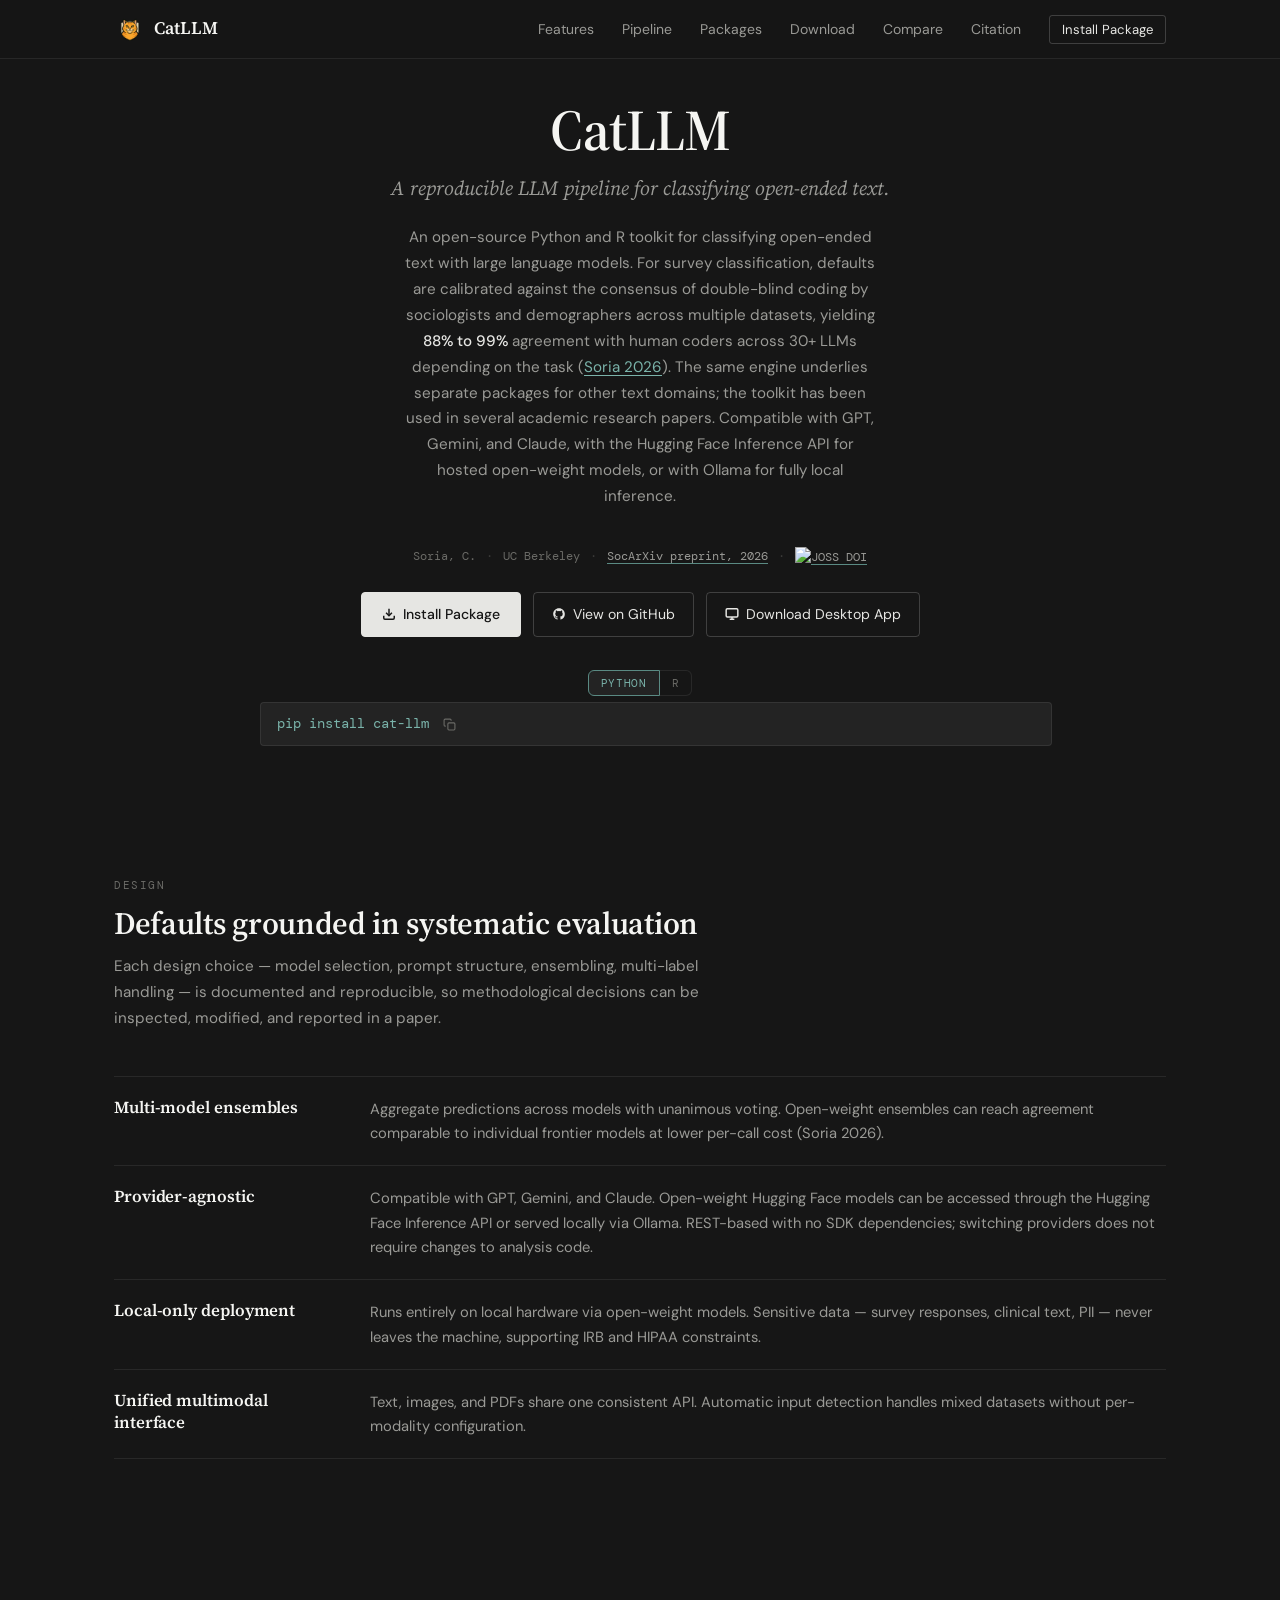
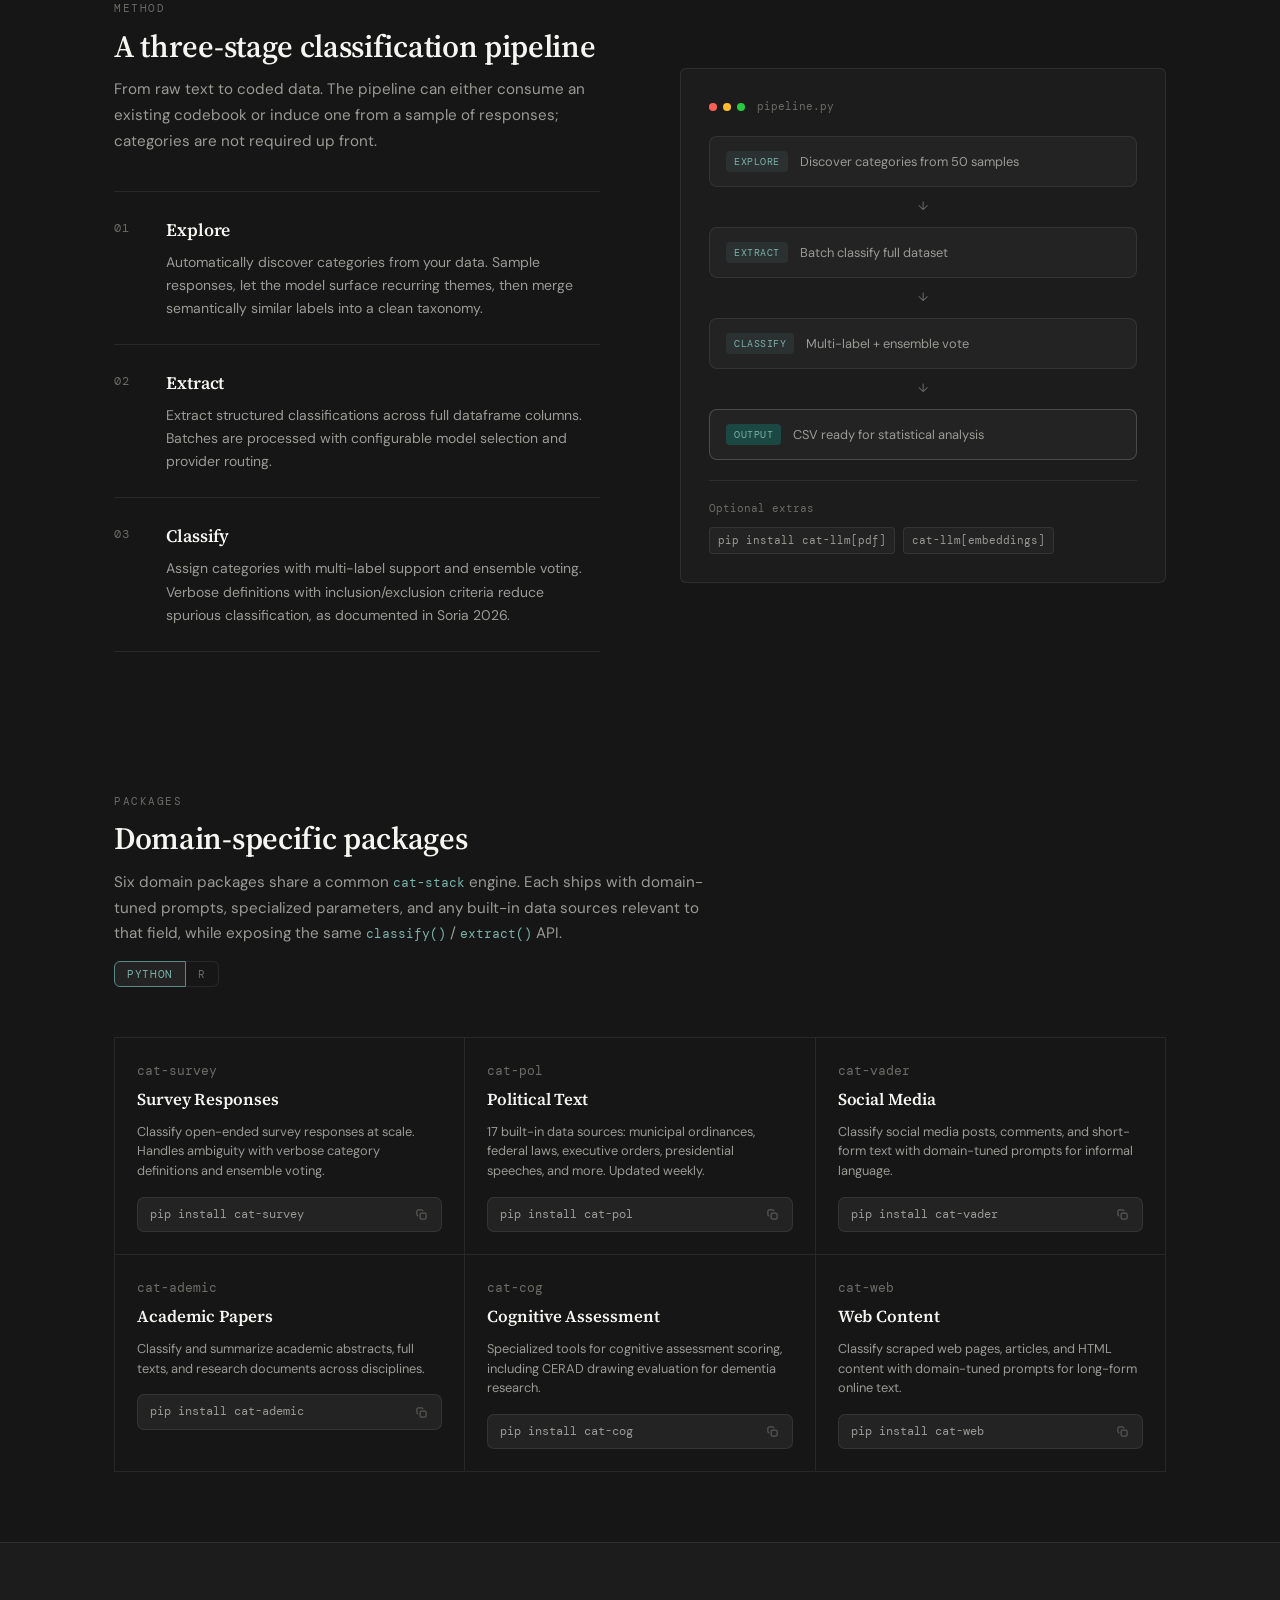
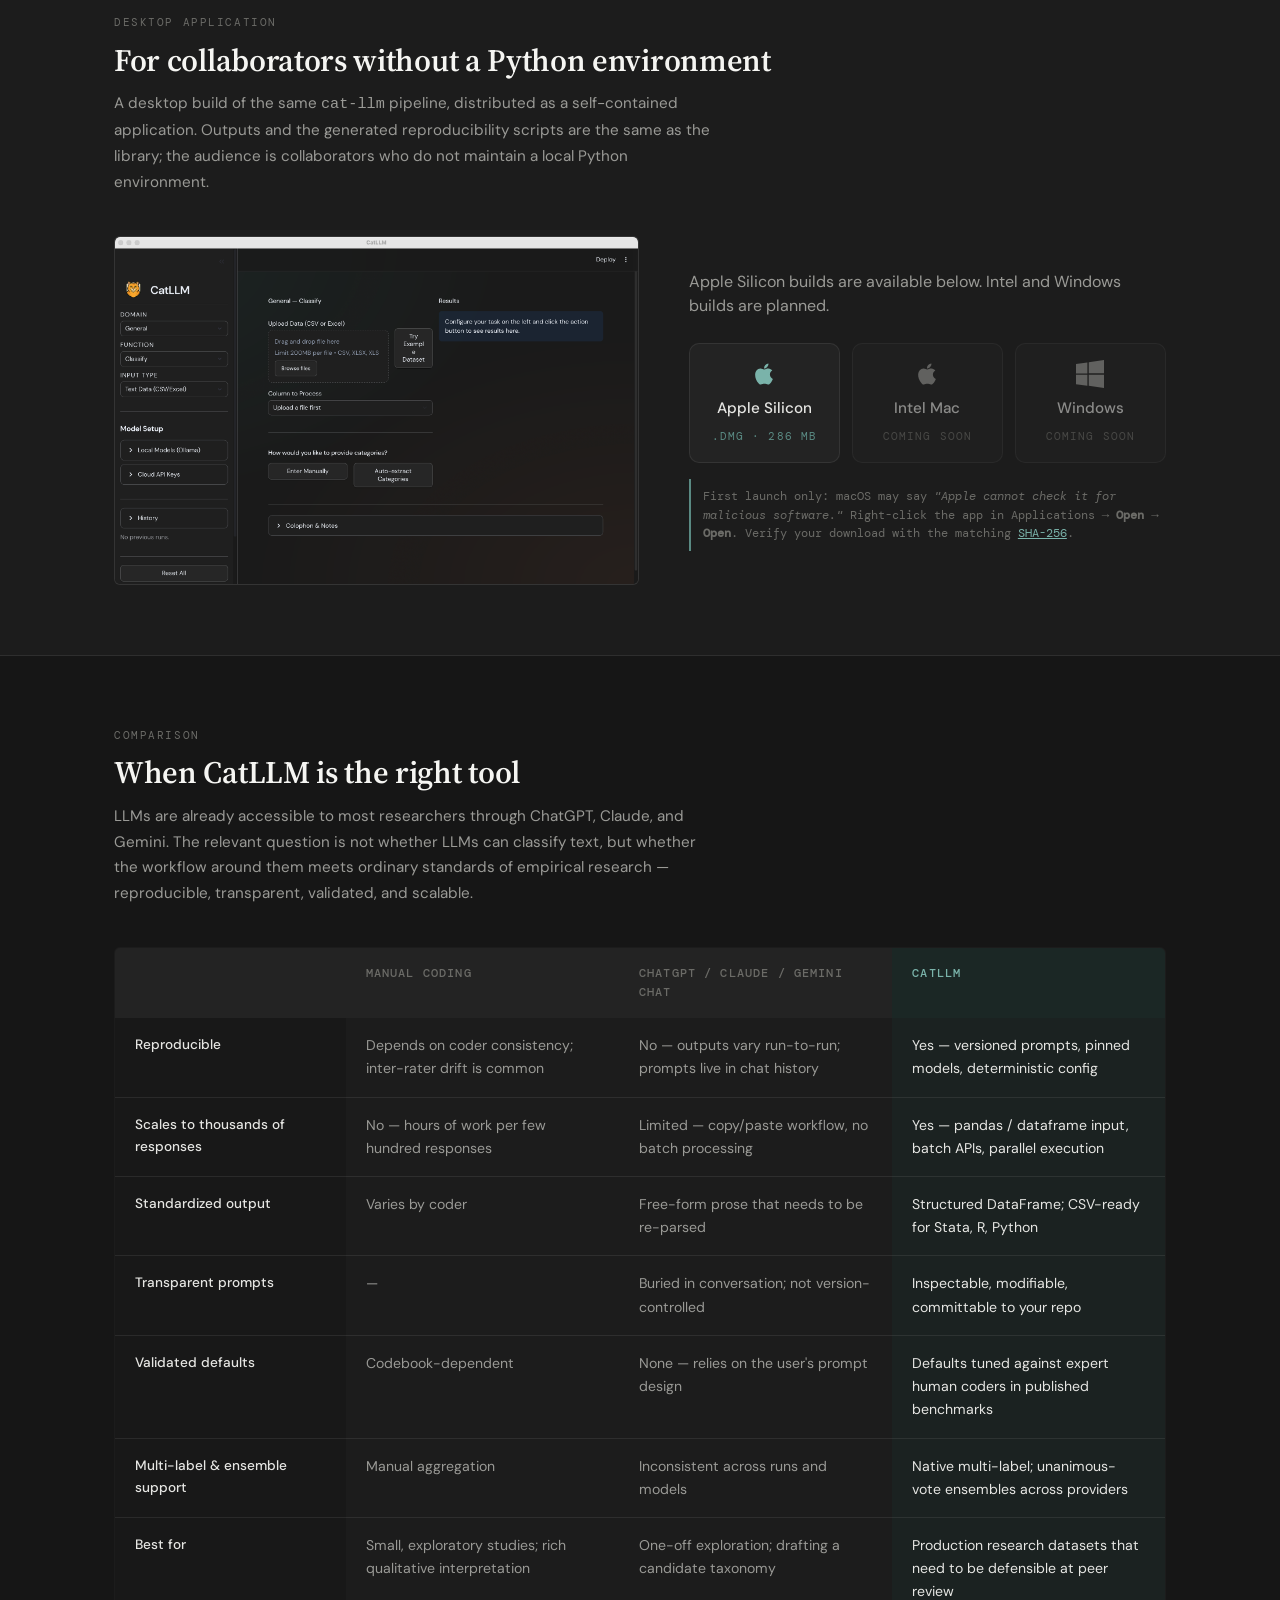
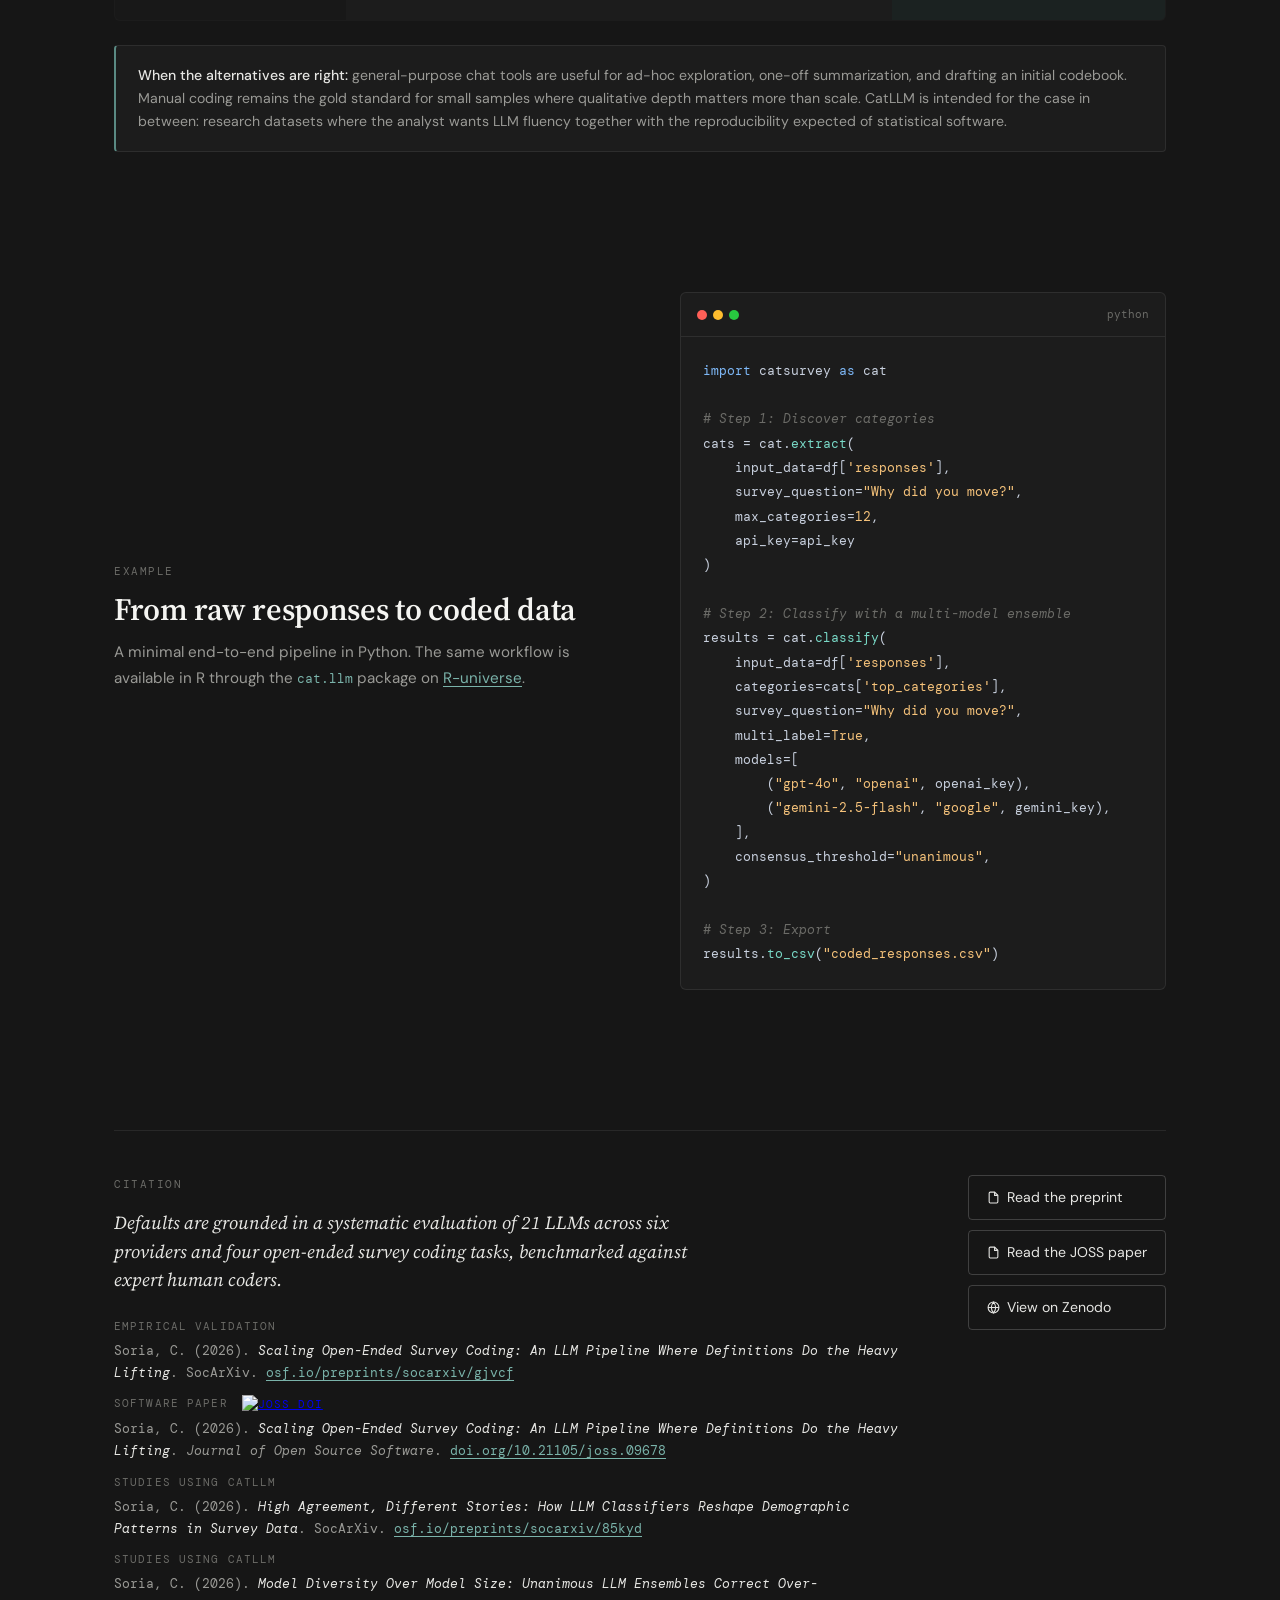
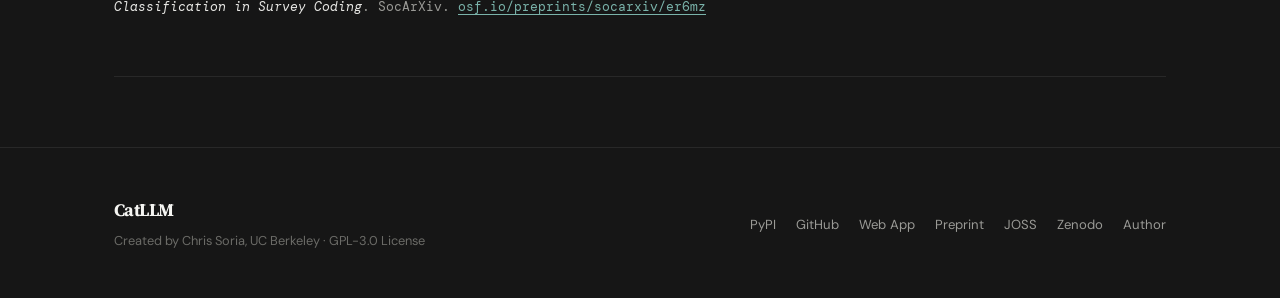
==== index.html @ 75aaa158 "research: add 'Studies using CatLLM' citation for ensembles preprint Cite the new SocArXiv preprint " ====
<!DOCTYPE html>
<html lang="en">
<head>
  <meta charset="UTF-8" />
  <meta name="viewport" content="width=device-width, initial-scale=1.0" />
  <title>CatLLM — Reproducible LLM Text Classification</title>
  <meta name="description" content="An open-source Python & R ecosystem for LLM-powered text classification. Validated against expert human coders, with 88–99% accuracy across survey tasks. Provider-agnostic. Fully local deployment." />
  <link rel="icon" type="image/png" href="assets/favicon.png" />
  <link rel="preconnect" href="https://fonts.googleapis.com" />
  <link rel="preconnect" href="https://fonts.gstatic.com" crossorigin />
  <link href="https://fonts.googleapis.com/css2?family=Source+Serif+4:ital,opsz,wght@0,8..60,400;0,8..60,500;0,8..60,600;0,8..60,700;1,8..60,400&family=DM+Mono:ital,wght@0,300;0,400;0,500;1,300&family=DM+Sans:ital,opsz,wght@0,9..40,300;0,9..40,400;0,9..40,500;1,9..40,300&display=swap" rel="stylesheet" />
  <style>
    /* ── Reset & Variables ─────────────────────────────── */
    *, *::before, *::after { box-sizing: border-box; margin: 0; padding: 0; }

    :root {
      --bg:         #161616;
      --bg-2:       #1c1c1c;
      --bg-3:       #232323;
      --border:     rgba(255,255,255,0.08);
      --border-hi:  rgba(255,255,255,0.18);
      --teal:       #7ab3aa;
      --teal-dim:   #5a8a83;
      --teal-glow:  rgba(122,179,170,0.10);
      --teal-glow2: rgba(122,179,170,0.04);
      --orange:     #c8946a;
      --orange-glow: rgba(200,148,106,0.10);
      --text:       #e6e6e3;
      --text-2:     #9a9a96;
      --text-3:     #6b6b67;
      --white:      #f5f5f2;
      --amber:      #c8946a;
      --radius:     4px;
      --radius-lg:  6px;
      --font-sans:  'DM Sans', sans-serif;
      --font-mono:  'DM Mono', monospace;
      --font-disp:  'Source Serif 4', Charter, 'Iowan Old Style', Georgia, serif;
    }

    html { scroll-behavior: smooth; }

    body {
      background: var(--bg);
      color: var(--text);
      font-family: var(--font-sans);
      font-size: 16px;
      line-height: 1.65;
      overflow-x: hidden;
    }

    .dot-grid { display: none; }

    /* ── Layout ─────────────────────────────────────────── */
    .container {
      max-width: 1100px;
      margin: 0 auto;
      padding: 0 24px;
      position: relative;
      z-index: 1;
    }

    section { position: relative; z-index: 1; }

    /* ── Nav ─────────────────────────────────────────────── */
    nav {
      position: fixed;
      top: 0; left: 0; right: 0;
      z-index: 100;
      background: rgba(22,22,22,0.92);
      border-bottom: 1px solid var(--border);
    }

    .nav-inner {
      max-width: 1100px;
      margin: 0 auto;
      padding: 0 24px;
      height: 58px;
      display: flex;
      align-items: center;
      justify-content: space-between;
    }

    .nav-logo {
      font-family: var(--font-disp);
      font-weight: 600;
      font-size: 1.1rem;
      color: var(--white);
      text-decoration: none;
      letter-spacing: 0;
      display: flex;
      align-items: center;
      gap: 8px;
    }

    .nav-logo-mark {
      height: 24px;
      width: auto;
      display: block;
    }

    .nav-links {
      display: flex;
      gap: 28px;
      list-style: none;
      align-items: center;
    }

    .nav-links a {
      color: var(--text-2);
      text-decoration: none;
      font-size: 0.875rem;
      font-weight: 400;
      transition: color 0.2s;
    }

    .nav-links a:hover { color: var(--text); }

    .nav-cta {
      color: var(--text) !important;
      padding: 5px 12px;
      border: 1px solid var(--border-hi);
      border-radius: 3px;
      font-weight: 400 !important;
      font-size: 0.82rem !important;
      transition: border-color 0.2s, color 0.2s !important;
    }

    .nav-cta:hover { color: var(--teal) !important; border-color: var(--teal-dim); }

    /* ── Hero ─────────────────────────────────────────────── */
    .hero {
      padding: 100px 0 60px;
    }

    .hero-inner {
      max-width: 760px;
      margin: 0 auto;
      text-align: center;
    }

    .hero-inner .hero-desc { margin-left: auto; margin-right: auto; }
    .hero-inner .hero-citation { margin-left: auto; margin-right: auto; justify-content: center; }
    .hero-inner .hero-actions { justify-content: center; }
    .hero-inner .install-cmd { margin-left: auto; margin-right: auto; }
    .hero-inner .lang-tabs { justify-content: center; }

    .hero-title {
      font-family: var(--font-disp);
      font-size: clamp(2.4rem, 4.5vw, 3.6rem);
      font-weight: 600;
      line-height: 1.05;
      letter-spacing: -0.015em;
      color: var(--white);
      margin-bottom: 14px;
    }

    .hero-title .teal { color: inherit; font-style: italic; font-weight: 500; }

    .hero-subtitle {
      font-family: var(--font-disp);
      font-size: clamp(1.05rem, 2vw, 1.25rem);
      font-weight: 400;
      font-style: italic;
      color: var(--text-2);
      line-height: 1.45;
      margin-bottom: 22px;
      letter-spacing: 0;
    }

    .hero-desc {
      color: var(--text-2);
      font-size: 0.95rem;
      line-height: 1.7;
      margin-bottom: 36px;
      max-width: 480px;
    }

    .hero-desc strong {
      color: var(--text);
      font-weight: 500;
    }

    .hero-citation {
      display: flex;
      gap: 10px;
      align-items: center;
      flex-wrap: wrap;
      font-family: var(--font-mono);
      font-size: 0.76rem;
      color: var(--text-3);
      margin-bottom: 26px;
      padding: 0;
      max-width: fit-content;
    }

    .hero-citation a {
      color: var(--text-2);
      text-decoration: underline;
      text-decoration-color: var(--teal-dim);
      text-underline-offset: 3px;
      text-decoration-thickness: 1px;
      transition: color 0.2s;
    }

    .hero-citation a:hover { color: var(--teal); }

    .citation-sep { color: var(--text-3); opacity: 0.45; }

    .hero-actions {
      display: flex;
      gap: 12px;
      flex-wrap: wrap;
      margin-bottom: 32px;
    }

    .btn-primary {
      display: inline-flex;
      align-items: center;
      gap: 7px;
      background: var(--text);
      color: var(--bg);
      font-family: var(--font-sans);
      font-size: 0.88rem;
      font-weight: 500;
      padding: 10px 20px;
      border-radius: var(--radius);
      text-decoration: none;
      transition: background 0.15s;
      border: 1px solid var(--text);
    }

    .btn-primary:hover {
      background: var(--white);
      border-color: var(--white);
    }

    .btn-secondary {
      display: inline-flex;
      align-items: center;
      gap: 7px;
      background: transparent;
      color: var(--text);
      font-family: var(--font-sans);
      font-size: 0.88rem;
      font-weight: 400;
      padding: 10px 18px;
      border-radius: var(--radius);
      border: 1px solid var(--border-hi);
      text-decoration: none;
      transition: border-color 0.15s, color 0.15s;
    }

    .btn-secondary:hover {
      border-color: var(--text-2);
      color: var(--white);
    }

    .install-cmd {
      display: inline-flex;
      align-items: center;
      gap: 12px;
      background: var(--bg-3);
      border: 1px solid var(--border);
      border-radius: var(--radius);
      padding: 10px 16px;
      cursor: pointer;
      transition: border-color 0.2s;
      max-width: fit-content;
      /* Pin width to fit the longer R install command so the card stays
         the same size when toggling Python ↔ R, preventing the hero from
         reflowing (and the three buttons from wrapping on narrow widths). */
      min-width: 72ch;
    }
    @media (max-width: 900px) {
      /* Once the hero stacks to one column, the 72ch min-width overflows
         the content column. Drop it and let the code wrap inside. */
      .install-cmd {
        min-width: 0;
        max-width: 100%;
      }
      .install-cmd code { white-space: normal; word-break: break-all; }
    }

    .install-cmd:hover { border-color: var(--border-hi); }

    .install-cmd code {
      font-family: var(--font-mono);
      font-size: 0.85rem;
      color: var(--teal);
      white-space: nowrap;
    }

    /* Language-picker tabs. Two shapes: hero-attached and inline-pill. */
    .lang-tabs {
      display: inline-flex;
      gap: 0;
      background: transparent;
      margin-bottom: 6px;
    }
    .lang-tab {
      font-family: var(--font-mono);
      font-size: 0.7rem;
      letter-spacing: 0.06em;
      text-transform: uppercase;
      padding: 5px 12px;
      border: 1px solid var(--border);
      border-radius: 0;
      background: transparent;
      color: var(--text-3);
      cursor: pointer;
      transition: color 0.18s ease, background 0.18s ease, border-color 0.18s ease;
    }
    .lang-tab:first-child { border-top-left-radius: 6px; border-bottom-left-radius: 6px; }
    .lang-tab:last-child  { border-top-right-radius: 6px; border-bottom-right-radius: 6px; border-left: none; }
    .lang-tab:hover { color: var(--text); }
    .lang-tab.is-active {
      background: var(--bg-3);
      color: var(--teal);
      border-color: var(--teal-dim);
    }
    .lang-tab.is-active + .lang-tab { border-left-color: var(--border); }

    .lang-tabs--inline {
      margin-top: 14px;
    }

    .copy-btn {
      background: none;
      border: none;
      cursor: pointer;
      color: var(--text-3);
      padding: 2px;
      transition: color 0.2s;
      display: flex;
      align-items: center;
    }

    .copy-btn:hover { color: var(--text); }
    .copy-btn.copied { color: var(--teal); }

    .c-keyword  { color: #7eb8f7; }
    .c-func     { color: #79d9c7; }
    .c-string   { color: #f5c27a; }
    .c-comment  { color: var(--text-3); font-style: italic; }
    .c-param    { color: #c8d0de; }
    .c-value    { color: #f5c27a; }

    /* ── Section headers ─────────────────────────────────── */
    .section-label {
      font-family: var(--font-mono);
      font-size: 0.7rem;
      color: var(--text-3);
      letter-spacing: 0.14em;
      text-transform: uppercase;
      margin-bottom: 10px;
    }

    .section-title {
      font-family: var(--font-disp);
      font-size: clamp(1.5rem, 2.6vw, 1.95rem);
      font-weight: 600;
      color: var(--white);
      letter-spacing: -0.01em;
      line-height: 1.2;
      margin-bottom: 12px;
    }

    .section-desc {
      color: var(--text-2);
      font-size: 0.95rem;
      line-height: 1.7;
      max-width: 600px;
    }

    /* ── Features ─────────────────────────────────────────── */
    .features { padding: 70px 0; }

    .features-header { margin-bottom: 44px; }

    .features-list {
      margin: 0;
      padding: 0;
      border-top: 1px solid var(--border);
    }

    .features-list > div {
      display: grid;
      grid-template-columns: 220px 1fr;
      gap: 36px;
      padding: 20px 0;
      border-bottom: 1px solid var(--border);
    }

    .features-list dt {
      font-family: var(--font-disp);
      font-size: 1.05rem;
      font-weight: 600;
      color: var(--white);
      letter-spacing: -0.005em;
      line-height: 1.3;
    }

    .features-list dd {
      margin: 0;
      font-size: 0.92rem;
      color: var(--text-2);
      line-height: 1.65;
    }

    @media (max-width: 720px) {
      .features-list > div {
        grid-template-columns: 1fr;
        gap: 4px;
      }
    }

    /* ── Pipeline ─────────────────────────────────────────── */
    .pipeline { padding: 70px 0; }

    .pipeline-inner {
      display: grid;
      grid-template-columns: 1fr 1fr;
      gap: 80px;
      align-items: center;
    }

    .pipeline-steps {
      display: flex;
      flex-direction: column;
      gap: 0;
    }

    .pipeline-step {
      display: flex;
      gap: 20px;
      padding: 24px 0;
      border-bottom: 1px solid var(--border);
      cursor: default;
      transition: all 0.2s;
    }

    .pipeline-step:first-child { border-top: 1px solid var(--border); }

    .step-num {
      font-family: var(--font-mono);
      font-size: 0.78rem;
      color: var(--text-3);
      width: 32px;
      flex-shrink: 0;
      margin-top: 2px;
      letter-spacing: 0.05em;
    }

    .step-content {}

    .step-title {
      font-family: var(--font-disp);
      font-size: 1.1rem;
      font-weight: 600;
      color: var(--white);
      letter-spacing: -0.005em;
      margin-bottom: 6px;
    }

    .step-desc {
      font-size: 0.875rem;
      color: var(--text-2);
      line-height: 1.65;
    }

    .pipeline-visual {
      background: var(--bg-2);
      border: 1px solid var(--border);
      border-radius: var(--radius-lg);
      padding: 28px;
      position: relative;
      overflow: hidden;
    }

    .pv-header {
      display: flex;
      align-items: center;
      gap: 6px;
      margin-bottom: 20px;
    }

    .pv-dot {
      width: 8px; height: 8px;
      border-radius: 50%;
    }

    .pv-title {
      font-family: var(--font-mono);
      font-size: 0.7rem;
      color: var(--text-3);
      margin-left: 6px;
    }

    .pv-flow {
      display: flex;
      flex-direction: column;
      gap: 10px;
    }

    .pv-stage {
      background: var(--bg-3);
      border: 1px solid var(--border);
      border-radius: 8px;
      padding: 14px 16px;
      display: flex;
      align-items: center;
      gap: 12px;
      transition: border-color 0.2s;
    }

    .pv-stage:hover { border-color: var(--border-hi); }

    .pv-stage-badge {
      font-family: var(--font-mono);
      font-size: 0.65rem;
      color: var(--teal);
      background: var(--teal-glow);
      padding: 2px 8px;
      border-radius: 4px;
      white-space: nowrap;
      letter-spacing: 0.05em;
    }

    .pv-stage-desc {
      font-size: 0.8rem;
      color: var(--text-2);
    }

    .pv-arrow {
      text-align: center;
      color: var(--text-3);
      font-size: 0.75rem;
    }

    /* ── Domain Packages ──────────────────────────────────── */
    .packages { padding: 70px 0; }

    .packages-header { margin-bottom: 44px; }

    .packages-grid {
      display: grid;
      grid-template-columns: repeat(3, 1fr);
      gap: 0;
      border-top: 1px solid var(--border);
      border-left: 1px solid var(--border);
    }

    .pkg-card {
      background: transparent;
      border-right: 1px solid var(--border);
      border-bottom: 1px solid var(--border);
      padding: 22px 22px;
      position: relative;
    }

    .pkg-tag {
      display: none;
    }

    .pkg-name {
      font-family: var(--font-mono);
      font-size: 0.82rem;
      color: var(--text-3);
      font-weight: 400;
      margin-bottom: 4px;
    }

    .pkg-domain {
      font-family: var(--font-disp);
      font-size: 1.05rem;
      font-weight: 600;
      color: var(--white);
      letter-spacing: -0.005em;
      margin-bottom: 8px;
    }

    .pkg-desc {
      font-size: 0.8rem;
      color: var(--text-2);
      line-height: 1.55;
      margin-bottom: 16px;
    }

    .pkg-install {
      display: flex;
      align-items: center;
      gap: 8px;
      background: var(--bg-3);
      border: 1px solid var(--border);
      border-radius: 7px;
      padding: 7px 12px;
      cursor: pointer;
      transition: border-color 0.2s;
    }

    .pkg-install:hover { border-color: var(--border-hi); }

    .pkg-install code {
      font-family: var(--font-mono);
      font-size: 0.73rem;
      color: var(--text-2);
      flex: 1;
    }

    .pkg-install .copy-btn {
      color: var(--text-3);
    }

    /* ── Comparison section ──────────────────────────────── */
    .compare { padding: 70px 0; }

    .compare-header { margin-bottom: 40px; }

    .compare-table {
      width: 100%;
      border-collapse: collapse;
      background: var(--bg-2);
      border: 1px solid var(--border);
      border-radius: var(--radius-lg);
      overflow: hidden;
      font-size: 0.88rem;
    }

    .compare-table th,
    .compare-table td {
      padding: 16px 20px;
      text-align: left;
      border-bottom: 1px solid var(--border);
      vertical-align: top;
    }

    .compare-table tr:last-child th,
    .compare-table tr:last-child td { border-bottom: none; }

    .compare-table thead th {
      font-family: var(--font-mono);
      font-size: 0.72rem;
      letter-spacing: 0.1em;
      text-transform: uppercase;
      color: var(--text-3);
      font-weight: 500;
      background: var(--bg-3);
      border-bottom: 1px solid var(--border);
    }

    .compare-table thead th.col-ours {
      color: var(--teal);
      background: rgba(0,220,195,0.05);
    }

    .compare-table tbody th {
      font-weight: 500;
      color: var(--text);
      font-size: 0.85rem;
      width: 22%;
      background: rgba(0,0,0,0.15);
    }

    .compare-table tbody td {
      color: var(--text-2);
      width: 26%;
    }

    .compare-table tbody td.col-ours {
      color: var(--text);
      background: rgba(0,220,195,0.03);
    }

    .compare-note {
      margin-top: 24px;
      padding: 18px 22px;
      background: var(--bg-2);
      border: 1px solid var(--border);
      border-left: 2px solid var(--teal-dim);
      border-radius: var(--radius);
      font-size: 0.88rem;
      color: var(--text-2);
      line-height: 1.65;
    }

    .compare-note strong {
      color: var(--text);
      font-weight: 500;
    }

    @media (max-width: 760px) {
      .compare-table { font-size: 0.78rem; }
      .compare-table th, .compare-table td { padding: 10px 12px; }
    }

    /* ── Code section ─────────────────────────────────────── */
    .code-section { padding: 70px 0; }

    .code-inner {
      display: grid;
      grid-template-columns: 1fr 1fr;
      gap: 80px;
      align-items: center;
    }

    .code-block {
      background: var(--bg-2);
      border: 1px solid var(--border);
      border-radius: var(--radius-lg);
      overflow: hidden;
      position: relative;
    }

    .code-header {
      display: flex;
      align-items: center;
      justify-content: space-between;
      padding: 12px 16px;
      border-bottom: 1px solid var(--border);
    }

    .code-dots {
      display: flex;
      gap: 6px;
    }

    .code-dot {
      width: 10px; height: 10px;
      border-radius: 50%;
    }

    .code-lang {
      font-family: var(--font-mono);
      font-size: 0.7rem;
      color: var(--text-3);
    }

    .code-body {
      padding: 22px 22px;
      font-family: var(--font-mono);
      font-size: 0.8rem;
      line-height: 1.9;
      color: #c8d0de;
      overflow-x: auto;
    }

    .code-text { white-space: pre; }

    /* ── Research ─────────────────────────────────────────── */
    .research { padding: 70px 0; }

    .research-inner {
      background: transparent;
      border-top: 1px solid var(--border);
      border-bottom: 1px solid var(--border);
      padding: 44px 0;
      display: grid;
      grid-template-columns: 1fr auto;
      gap: 50px;
      align-items: start;
      position: relative;
    }

    .research-quote {
      font-family: var(--font-disp);
      font-size: clamp(1rem, 1.6vw, 1.15rem);
      font-weight: 400;
      font-style: italic;
      color: var(--text);
      line-height: 1.55;
      letter-spacing: 0;
      margin-bottom: 22px;
      max-width: 620px;
    }

    .research-cta {
      flex-shrink: 0;
    }

    /* ── Footer ───────────────────────────────────────────── */
    footer {
      border-top: 1px solid var(--border);
      padding: 48px 0;
      position: relative;
      z-index: 1;
    }

    .footer-inner {
      display: flex;
      align-items: center;
      justify-content: space-between;
      gap: 24px;
      flex-wrap: wrap;
    }

    .footer-logo {
      font-family: var(--font-disp);
      font-size: 1.1rem;
      font-weight: 700;
      color: var(--white);
      letter-spacing: -0.03em;
    }

    .footer-meta {
      font-size: 0.8rem;
      color: var(--text-3);
      line-height: 1.6;
    }

    .footer-meta a {
      color: var(--text-3);
      text-decoration: none;
      transition: color 0.2s;
    }

    .footer-meta a:hover { color: var(--teal); }

    .footer-links {
      display: flex;
      gap: 20px;
      list-style: none;
      flex-wrap: wrap;
    }

    .footer-links a {
      font-size: 0.82rem;
      color: var(--text-2);
      text-decoration: none;
      transition: color 0.2s;
    }

    .footer-links a:hover { color: var(--teal); }

    /* Scroll-reveal removed — content visible by default. */
    .reveal, .reveal.visible { opacity: 1; transform: none; }

    /* ── Responsive ───────────────────────────────────────── */
    @media (max-width: 1000px) {
      /* Nav has 7 items + a CTA pill; below ~1000px they collide before
         the CTA wraps to a second line. Collapse early — there's no
         mobile menu, but the page is short enough to scroll. */
      .nav-links { display: none; }
    }

    @media (max-width: 900px) {
      .pipeline-inner { grid-template-columns: 1fr; }
      .pipeline-visual { display: none; }
      .packages-grid { grid-template-columns: repeat(2, 1fr); }
      .code-inner { grid-template-columns: 1fr; }
      .research-inner { grid-template-columns: 1fr; }
      /* Stack the language tabs above the install snippet so they
         don't sit beside it when the column narrows. width: max-content
         keeps the tabs only as wide as their content (don't stretch). */
      .lang-tabs { display: flex; width: max-content; }
    }

    @media (max-width: 560px) {
      .packages-grid { grid-template-columns: 1fr; }
      .hero { padding: 90px 0 50px; }
      .research-inner { padding: 36px 0; }
      .footer-inner { flex-direction: column; align-items: flex-start; }
    }
  </style>
</head>
<body>

<div class="dot-grid"></div>

<!-- Nav -->
<nav>
  <div class="nav-inner">
    <a href="#" class="nav-logo">
      <img src="assets/catllm-mark.png" alt="CatLLM" class="nav-logo-mark" />
      CatLLM
    </a>
    <ul class="nav-links">
      <li><a href="#features">Features</a></li>
      <li><a href="#pipeline">Pipeline</a></li>
      <li><a href="#packages">Packages</a></li>
      <li><a href="#download">Download</a></li>
      <li><a href="#compare">Compare</a></li>
      <li><a href="#research">Citation</a></li>
      <li><a href="https://pypi.org/project/cat-llm/" target="_blank" class="nav-cta" data-install-link data-url-python="https://pypi.org/project/cat-llm/" data-url-r="https://chrissoria.r-universe.dev/cat.llm">Install Package</a></li>
    </ul>
  </div>
</nav>

<!-- Hero -->
<section class="hero">
  <div class="container">
    <div class="hero-inner">
        <h1 class="hero-title">CatLLM</h1>
        <p class="hero-subtitle">A reproducible LLM pipeline for classifying open-ended text.</p>
        <p class="hero-desc">
          An open-source Python and R toolkit for classifying open-ended text with large language models. For survey classification, defaults are calibrated against the consensus of double-blind coding by sociologists and demographers across multiple datasets, yielding <strong>88% to 99%</strong> agreement with human coders across 30+ LLMs depending on the task (<a href="https://osf.io/preprints/socarxiv/gjvcf_v1" target="_blank" style="color:var(--teal);text-decoration:underline;text-underline-offset:3px;">Soria 2026</a>). The same engine underlies separate packages for other text domains; the toolkit has been used in several academic research papers. Compatible with GPT, Gemini, and Claude, with the Hugging Face Inference API for hosted open-weight models, or with Ollama for fully local inference.
        </p>
        <div class="hero-citation">
          <span>Soria, C.</span>
          <span class="citation-sep">·</span>
          <span>UC Berkeley</span>
          <span class="citation-sep">·</span>
          <a href="https://osf.io/preprints/socarxiv/gjvcf_v1" target="_blank">SocArXiv preprint, 2026</a>
          <span class="citation-sep">·</span>
          <a href="https://doi.org/10.21105/joss.09678" target="_blank" style="display:inline-flex;align-items:center;" title="Published in Journal of Open Source Software"><img src="https://joss.theoj.org/papers/10.21105/joss.09678/status.svg" alt="JOSS DOI" style="height:18px;vertical-align:middle;"></a>
        </div>
        <div class="hero-actions">
          <a href="https://pypi.org/project/cat-llm/" target="_blank" class="btn-primary" data-install-link data-url-python="https://pypi.org/project/cat-llm/" data-url-r="https://chrissoria.r-universe.dev/cat.llm">
            <svg width="14" height="14" viewBox="0 0 24 24" fill="none" stroke="currentColor" stroke-width="2.5"><path d="M21 15v4a2 2 0 0 1-2 2H5a2 2 0 0 1-2-2v-4"/><polyline points="7,10 12,15 17,10"/><line x1="12" y1="15" x2="12" y2="3"/></svg>
            Install Package
          </a>
          <a href="https://github.com/chrissoria/cat-llm" target="_blank" class="btn-secondary">
            <svg width="14" height="14" viewBox="0 0 24 24" fill="currentColor"><path d="M12 2C6.477 2 2 6.484 2 12.017c0 4.425 2.865 8.18 6.839 9.504.5.092.682-.217.682-.483 0-.237-.008-.868-.013-1.703-2.782.605-3.369-1.343-3.369-1.343-.454-1.158-1.11-1.466-1.11-1.466-.908-.62.069-.608.069-.608 1.003.07 1.531 1.032 1.531 1.032.892 1.53 2.341 1.088 2.91.832.092-.647.35-1.088.636-1.338-2.22-.253-4.555-1.113-4.555-4.951 0-1.093.39-1.988 1.029-2.688-.103-.253-.446-1.272.098-2.65 0 0 .84-.27 2.75 1.026A9.564 9.564 0 0 1 12 6.844a9.59 9.59 0 0 1 2.504.337c1.909-1.296 2.747-1.027 2.747-1.027.546 1.379.202 2.398.1 2.651.64.7 1.028 1.595 1.028 2.688 0 3.848-2.339 4.695-4.566 4.943.359.309.678.92.678 1.855 0 1.338-.012 2.419-.012 2.747 0 .268.18.58.688.482A10.02 10.02 0 0 0 22 12.017C22 6.484 17.522 2 12 2z"/></svg>
            View on GitHub
          </a>
          <a href="#download" class="btn-secondary">
            <svg width="14" height="14" viewBox="0 0 24 24" fill="none" stroke="currentColor" stroke-width="2.5"><rect x="2" y="3" width="20" height="14" rx="2" ry="2"/><line x1="8" y1="21" x2="16" y2="21"/><line x1="12" y1="17" x2="12" y2="21"/></svg>
            Download Desktop App
          </a>
        </div>
        <div class="lang-tabs">
          <button type="button" class="lang-tab is-active" data-lang="python" onclick="setInstallLang('python')">Python</button>
          <button type="button" class="lang-tab" data-lang="r" onclick="setInstallLang('r')">R</button>
        </div>
        <div class="install-cmd"
             data-install-pip="pip install cat-llm"
             data-install-r='install.packages("cat.llm", repos = "https://chrissoria.r-universe.dev")'
             onclick="copyInstallCmd(this)" title="Click to copy">
          <code>pip install cat-llm</code>
          <button class="copy-btn" aria-label="Copy">
            <svg width="13" height="13" viewBox="0 0 24 24" fill="none" stroke="currentColor" stroke-width="2"><rect x="9" y="9" width="13" height="13" rx="2" ry="2"/><path d="M5 15H4a2 2 0 0 1-2-2V4a2 2 0 0 1 2-2h9a2 2 0 0 1 2 2v1"/></svg>
          </button>
        </div>
    </div>
  </div>
</section>

<!-- Features -->
<section class="features" id="features">
  <div class="container">
    <div class="features-header reveal">
      <div class="section-label">Design</div>
      <h2 class="section-title">Defaults grounded in systematic evaluation</h2>
      <p class="section-desc">Each design choice — model selection, prompt structure, ensembling, multi-label handling — is documented and reproducible, so methodological decisions can be inspected, modified, and reported in a paper.</p>
    </div>
    <dl class="features-list">
      <div>
        <dt>Multi-model ensembles</dt>
        <dd>Aggregate predictions across models with unanimous voting. Open-weight ensembles can reach agreement comparable to individual frontier models at lower per-call cost (Soria 2026).</dd>
      </div>
      <div>
        <dt>Provider-agnostic</dt>
        <dd>Compatible with GPT, Gemini, and Claude. Open-weight Hugging Face models can be accessed through the Hugging Face Inference API or served locally via Ollama. REST-based with no SDK dependencies; switching providers does not require changes to analysis code.</dd>
      </div>
      <div>
        <dt>Local-only deployment</dt>
        <dd>Runs entirely on local hardware via open-weight models. Sensitive data — survey responses, clinical text, PII — never leaves the machine, supporting IRB and HIPAA constraints.</dd>
      </div>
      <div>
        <dt>Unified multimodal interface</dt>
        <dd>Text, images, and PDFs share one consistent API. Automatic input detection handles mixed datasets without per-modality configuration.</dd>
      </div>
    </dl>
  </div>
</section>

<!-- Pipeline -->
<section class="pipeline" id="pipeline">
  <div class="container">
    <div class="pipeline-inner">
      <div>
        <div class="section-label reveal">Method</div>
        <h2 class="section-title reveal">A three-stage classification pipeline</h2>
        <p class="section-desc reveal" style="margin-bottom:36px;">From raw text to coded data. The pipeline can either consume an existing codebook or induce one from a sample of responses; categories are not required up front.</p>
        <div class="pipeline-steps">
          <div class="pipeline-step reveal reveal-delay-1">
            <div class="step-num">01</div>
            <div class="step-content">
              <div class="step-title">Explore</div>
              <p class="step-desc">Automatically discover categories from your data. Sample responses, let the model surface recurring themes, then merge semantically similar labels into a clean taxonomy.</p>
            </div>
          </div>
          <div class="pipeline-step reveal reveal-delay-2">
            <div class="step-num">02</div>
            <div class="step-content">
              <div class="step-title">Extract</div>
              <p class="step-desc">Extract structured classifications across full dataframe columns. Batches are processed with configurable model selection and provider routing.</p>
            </div>
          </div>
          <div class="pipeline-step reveal reveal-delay-3">
            <div class="step-num">03</div>
            <div class="step-content">
              <div class="step-title">Classify</div>
              <p class="step-desc">Assign categories with multi-label support and ensemble voting. Verbose definitions with inclusion/exclusion criteria reduce spurious classification, as documented in Soria 2026.</p>
            </div>
          </div>
        </div>
      </div>
      <div class="pipeline-visual reveal reveal-delay-2">
        <div class="pv-header">
          <div class="pv-dot" style="background:#ff5f57"></div>
          <div class="pv-dot" style="background:#febc2e"></div>
          <div class="pv-dot" style="background:#28c840"></div>
          <span class="pv-title">pipeline.py</span>
        </div>
        <div class="pv-flow">
          <div class="pv-stage">
            <span class="pv-stage-badge">EXPLORE</span>
            <span class="pv-stage-desc">Discover categories from 50 samples</span>
          </div>
          <div class="pv-arrow">↓</div>
          <div class="pv-stage">
            <span class="pv-stage-badge">EXTRACT</span>
            <span class="pv-stage-desc">Batch classify full dataset</span>
          </div>
          <div class="pv-arrow">↓</div>
          <div class="pv-stage">
            <span class="pv-stage-badge">CLASSIFY</span>
            <span class="pv-stage-desc">Multi-label + ensemble vote</span>
          </div>
          <div class="pv-arrow">↓</div>
          <div class="pv-stage" style="border-color:var(--border-hi);">
            <span class="pv-stage-badge" style="background:rgba(0,220,195,0.2);">OUTPUT</span>
            <span class="pv-stage-desc">CSV ready for statistical analysis</span>
          </div>
        </div>
        <div style="margin-top:20px;padding-top:18px;border-top:1px solid var(--border);">
          <div style="font-family:var(--font-mono);font-size:0.7rem;color:var(--text-3);margin-bottom:10px;">Optional extras</div>
          <div style="display:flex;gap:8px;flex-wrap:wrap;">
            <span style="font-family:var(--font-mono);font-size:0.7rem;color:var(--text-2);background:var(--bg-3);padding:3px 8px;border-radius:4px;border:1px solid var(--border);">pip install cat-llm[pdf]</span>
            <span style="font-family:var(--font-mono);font-size:0.7rem;color:var(--text-2);background:var(--bg-3);padding:3px 8px;border-radius:4px;border:1px solid var(--border);">cat-llm[embeddings]</span>
          </div>
        </div>
      </div>
    </div>
  </div>
</section>

<!-- Packages -->
<section class="packages" id="packages">
  <div class="container">
    <div class="packages-header reveal">
      <div class="section-label">Packages</div>
      <h2 class="section-title">Domain-specific packages</h2>
      <p class="section-desc">Six domain packages share a common <code style="font-family:var(--font-mono);font-size:0.88em;color:var(--teal);">cat-stack</code> engine. Each ships with domain-tuned prompts, specialized parameters, and any built-in data sources relevant to that field, while exposing the same <code style="font-family:var(--font-mono);font-size:0.88em;color:var(--teal);">classify()</code> / <code style="font-family:var(--font-mono);font-size:0.88em;color:var(--teal);">extract()</code> API.</p>
      <div class="lang-tabs lang-tabs--inline">
        <button type="button" class="lang-tab is-active" data-lang="python" onclick="setInstallLang('python')">Python</button>
        <button type="button" class="lang-tab" data-lang="r" onclick="setInstallLang('r')">R</button>
      </div>
    </div>
    <div class="packages-grid">
      <div class="pkg-card reveal reveal-delay-1">
        <span class="pkg-tag">Package</span>
        <div class="pkg-name">cat-survey</div>
        <div class="pkg-domain">Survey Responses</div>
        <p class="pkg-desc">Classify open-ended survey responses at scale. Handles ambiguity with verbose category definitions and ensemble voting.</p>
        <div class="pkg-install"
             data-install-pip="pip install cat-survey"
             data-install-r='install.packages("cat.survey", repos = "https://chrissoria.r-universe.dev")'
             onclick="copyInstallCmd(this)">
          <code>pip install cat-survey</code>
          <button class="copy-btn" aria-label="Copy"><svg width="11" height="11" viewBox="0 0 24 24" fill="none" stroke="currentColor" stroke-width="2"><rect x="9" y="9" width="13" height="13" rx="2"/><path d="M5 15H4a2 2 0 0 1-2-2V4a2 2 0 0 1 2-2h9a2 2 0 0 1 2 2v1"/></svg></button>
        </div>
      </div>
      <div class="pkg-card reveal reveal-delay-2">
        <span class="pkg-tag">Package</span>
        <div class="pkg-name">cat-pol</div>
        <div class="pkg-domain">Political Text</div>
        <p class="pkg-desc">17 built-in data sources: municipal ordinances, federal laws, executive orders, presidential speeches, and more. Updated weekly.</p>
        <div class="pkg-install"
             data-install-pip="pip install cat-pol"
             data-install-r='install.packages("cat.pol", repos = "https://chrissoria.r-universe.dev")'
             onclick="copyInstallCmd(this)">
          <code>pip install cat-pol</code>
          <button class="copy-btn" aria-label="Copy"><svg width="11" height="11" viewBox="0 0 24 24" fill="none" stroke="currentColor" stroke-width="2"><rect x="9" y="9" width="13" height="13" rx="2"/><path d="M5 15H4a2 2 0 0 1-2-2V4a2 2 0 0 1 2-2h9a2 2 0 0 1 2 2v1"/></svg></button>
        </div>
      </div>
      <div class="pkg-card reveal reveal-delay-3">
        <span class="pkg-tag">Package</span>
        <div class="pkg-name">cat-vader</div>
        <div class="pkg-domain">Social Media</div>
        <p class="pkg-desc">Classify social media posts, comments, and short-form text with domain-tuned prompts for informal language.</p>
        <div class="pkg-install"
             data-install-pip="pip install cat-vader"
             data-install-r='install.packages("cat.vader", repos = "https://chrissoria.r-universe.dev")'
             onclick="copyInstallCmd(this)">
          <code>pip install cat-vader</code>
          <button class="copy-btn" aria-label="Copy"><svg width="11" height="11" viewBox="0 0 24 24" fill="none" stroke="currentColor" stroke-width="2"><rect x="9" y="9" width="13" height="13" rx="2"/><path d="M5 15H4a2 2 0 0 1-2-2V4a2 2 0 0 1 2-2h9a2 2 0 0 1 2 2v1"/></svg></button>
        </div>
      </div>
      <div class="pkg-card reveal reveal-delay-1">
        <span class="pkg-tag">Package</span>
        <div class="pkg-name">cat-ademic</div>
        <div class="pkg-domain">Academic Papers</div>
        <p class="pkg-desc">Classify and summarize academic abstracts, full texts, and research documents across disciplines.</p>
        <div class="pkg-install"
             data-install-pip="pip install cat-ademic"
             data-install-r='install.packages("cat.ademic", repos = "https://chrissoria.r-universe.dev")'
             onclick="copyInstallCmd(this)">
          <code>pip install cat-ademic</code>
          <button class="copy-btn" aria-label="Copy"><svg width="11" height="11" viewBox="0 0 24 24" fill="none" stroke="currentColor" stroke-width="2"><rect x="9" y="9" width="13" height="13" rx="2"/><path d="M5 15H4a2 2 0 0 1-2-2V4a2 2 0 0 1 2-2h9a2 2 0 0 1 2 2v1"/></svg></button>
        </div>
      </div>
      <div class="pkg-card reveal reveal-delay-2">
        <span class="pkg-tag">Package</span>
        <div class="pkg-name">cat-cog</div>
        <div class="pkg-domain">Cognitive Assessment</div>
        <p class="pkg-desc">Specialized tools for cognitive assessment scoring, including CERAD drawing evaluation for dementia research.</p>
        <div class="pkg-install"
             data-install-pip="pip install cat-cog"
             data-install-r='install.packages("cat.cog", repos = "https://chrissoria.r-universe.dev")'
             onclick="copyInstallCmd(this)">
          <code>pip install cat-cog</code>
          <button class="copy-btn" aria-label="Copy"><svg width="11" height="11" viewBox="0 0 24 24" fill="none" stroke="currentColor" stroke-width="2"><rect x="9" y="9" width="13" height="13" rx="2"/><path d="M5 15H4a2 2 0 0 1-2-2V4a2 2 0 0 1 2-2h9a2 2 0 0 1 2 2v1"/></svg></button>
        </div>
      </div>
      <div class="pkg-card reveal reveal-delay-3">
        <span class="pkg-tag">Package</span>
        <div class="pkg-name">cat-web</div>
        <div class="pkg-domain">Web Content</div>
        <p class="pkg-desc">Classify scraped web pages, articles, and HTML content with domain-tuned prompts for long-form online text.</p>
        <div class="pkg-install"
             data-install-pip="pip install cat-web"
             data-install-r='install.packages("cat.web", repos = "https://chrissoria.r-universe.dev")'
             onclick="copyInstallCmd(this)">
          <code>pip install cat-web</code>
          <button class="copy-btn" aria-label="Copy"><svg width="11" height="11" viewBox="0 0 24 24" fill="none" stroke="currentColor" stroke-width="2"><rect x="9" y="9" width="13" height="13" rx="2"/><path d="M5 15H4a2 2 0 0 1-2-2V4a2 2 0 0 1 2-2h9a2 2 0 0 1 2 2v1"/></svg></button>
        </div>
      </div>
    </div>
  </div>
</section>

<!-- Desktop Download -->
<style>
  .download { padding: 70px 0; background: var(--bg-2); border-top: 1px solid var(--border); border-bottom: 1px solid var(--border); }
  .download-header { margin-bottom: 40px; }
  .download-grid {
    display: grid;
    grid-template-columns: 1.1fr 1fr;
    gap: 50px;
    align-items: center;
  }
  .download-shot {
    border: 1px solid var(--border);
    border-radius: 6px;
    overflow: hidden;
    background: var(--bg-3);
  }
  .download-shot img { width: 100%; height: auto; display: block; }
  .download-copy h3 {
    font-family: var(--font-disp);
    font-weight: 600;
    font-size: 1.35rem;
    margin: 0 0 0.5rem;
    color: var(--text);
  }
  .download-copy p { color: var(--text-2); line-height: 1.55; margin: 0 0 1.25rem; }
  .download-platforms {
    display: grid;
    grid-template-columns: 1fr 1fr 1fr;
    gap: 12px;
    margin: 1.5rem 0 1rem;
  }
  .platform-card {
    border: 1px solid var(--border);
    border-radius: 10px;
    background: var(--bg-3);
    padding: 16px 14px;
    text-align: center;
    transition: border-color 160ms ease, transform 160ms ease, background 160ms ease;
    text-decoration: none;
    color: var(--text);
    display: flex;
    flex-direction: column;
    align-items: center;
    gap: 6px;
  }
  .platform-card.is-active:hover {
    border-color: var(--teal-dim);
    background: rgba(122,179,170,0.04);
  }
  .platform-card.is-soon {
    opacity: 0.55;
    cursor: default;
  }
  .platform-icon { color: var(--text-2); }
  .platform-card.is-active .platform-icon { color: var(--teal); }
  .platform-name {
    font-family: var(--font-sans);
    font-weight: 500;
    font-size: 0.95rem;
    margin-top: 2px;
  }
  .platform-meta {
    font-family: var(--font-mono);
    font-size: 0.7rem;
    color: var(--text-3);
    text-transform: uppercase;
    letter-spacing: 0.1em;
  }
  .platform-card.is-active .platform-meta { color: var(--teal-dim); }
  .download-note {
    font-family: var(--font-mono);
    font-size: 0.78rem;
    color: var(--text-3);
    border-left: 2px solid var(--teal-dim);
    padding: 8px 0 8px 12px;
    margin-top: 1rem;
    line-height: 1.5;
  }
  .download-note code {
    background: var(--bg-3);
    padding: 1px 6px;
    border-radius: 3px;
    color: var(--text-2);
  }
  @media (max-width: 880px) {
    .download-grid { grid-template-columns: 1fr; }
    .download-platforms { grid-template-columns: 1fr; }
  }
</style>
<section class="download" id="download">
  <div class="container">
    <div class="download-header reveal">
      <div class="section-label">Desktop application</div>
      <h2 class="section-title">For collaborators without a Python environment</h2>
      <p class="section-desc">A desktop build of the same <code>cat-llm</code> pipeline, distributed as a self-contained application. Outputs and the generated reproducibility scripts are the same as the library; the audience is collaborators who do not maintain a local Python environment.</p>
    </div>

    <div class="download-grid">
      <div class="download-shot reveal">
        <img src="assets/desktop-screenshot.png" alt="CatLLM desktop app — General Classify view in dark mode" />
      </div>

      <div class="download-copy reveal">
        <p>Apple Silicon builds are available below. Intel and Windows builds are planned.</p>

        <div class="download-platforms">
          <a href="https://huggingface.co/chrissoria/catllm-desktop/resolve/main/CatLLM-3.1.1-arm64.dmg" class="platform-card is-active" download>
            <svg class="platform-icon" width="28" height="28" viewBox="0 0 24 24" fill="currentColor"><path d="M17.05 20.28c-.98.95-2.05.8-3.08.35-1.09-.46-2.09-.48-3.24 0-1.44.62-2.2.44-3.06-.35C2.79 15.25 3.51 7.59 9.05 7.31c1.35.07 2.29.74 3.08.8 1.18-.24 2.31-.93 3.57-.84 1.51.12 2.65.72 3.4 1.8-3.12 1.87-2.38 5.98.48 7.13-.57 1.5-1.31 2.99-2.54 4.09zM12.03 7.25c-.15-2.23 1.66-4.07 3.74-4.25.29 2.58-2.34 4.5-3.74 4.25z"/></svg>
            <div class="platform-name">Apple Silicon</div>
            <div class="platform-meta">.dmg · 286 MB</div>
          </a>
          <div class="platform-card is-soon" title="Coming soon">
            <svg class="platform-icon" width="28" height="28" viewBox="0 0 24 24" fill="currentColor"><path d="M17.05 20.28c-.98.95-2.05.8-3.08.35-1.09-.46-2.09-.48-3.24 0-1.44.62-2.2.44-3.06-.35C2.79 15.25 3.51 7.59 9.05 7.31c1.35.07 2.29.74 3.08.8 1.18-.24 2.31-.93 3.57-.84 1.51.12 2.65.72 3.4 1.8-3.12 1.87-2.38 5.98.48 7.13-.57 1.5-1.31 2.99-2.54 4.09zM12.03 7.25c-.15-2.23 1.66-4.07 3.74-4.25.29 2.58-2.34 4.5-3.74 4.25z"/></svg>
            <div class="platform-name">Intel Mac</div>
            <div class="platform-meta">Coming soon</div>
          </div>
          <div class="platform-card is-soon" title="Coming soon">
            <svg class="platform-icon" width="28" height="28" viewBox="0 0 24 24" fill="currentColor"><path d="M0 3.449L9.75 2.1v9.451H0M10.949 1.949L24 0v11.4H10.949M0 12.6h9.75v9.451L0 20.699M10.949 12.6H24V24l-13.051-1.949"/></svg>
            <div class="platform-name">Windows</div>
            <div class="platform-meta">Coming soon</div>
          </div>
        </div>

        <div class="download-note">
          First launch only: macOS may say <em>"Apple cannot check it for malicious software."</em> Right-click the app in Applications → <strong>Open</strong> → <strong>Open</strong>. Verify your download with the matching <a href="https://huggingface.co/chrissoria/catllm-desktop/tree/main" style="color:var(--teal);">SHA-256</a>.
        </div>
      </div>
    </div>
  </div>
</section>

<!-- Comparison -->
<section class="compare" id="compare">
  <div class="container">
    <div class="compare-header reveal">
      <div class="section-label">Comparison</div>
      <h2 class="section-title">When CatLLM is the right tool</h2>
      <p class="section-desc">LLMs are already accessible to most researchers through ChatGPT, Claude, and Gemini. The relevant question is not whether LLMs can classify text, but whether the workflow around them meets ordinary standards of empirical research — reproducible, transparent, validated, and scalable.</p>
    </div>

    <div class="reveal reveal-delay-1">
      <table class="compare-table">
        <thead>
          <tr>
            <th></th>
            <th>Manual coding</th>
            <th>ChatGPT / Claude / Gemini chat</th>
            <th class="col-ours">CatLLM</th>
          </tr>
        </thead>
        <tbody>
          <tr>
            <th>Reproducible</th>
            <td>Depends on coder consistency; inter-rater drift is common</td>
            <td>No — outputs vary run-to-run; prompts live in chat history</td>
            <td class="col-ours">Yes — versioned prompts, pinned models, deterministic config</td>
          </tr>
          <tr>
            <th>Scales to thousands of responses</th>
            <td>No — hours of work per few hundred responses</td>
            <td>Limited — copy/paste workflow, no batch processing</td>
            <td class="col-ours">Yes — pandas / dataframe input, batch APIs, parallel execution</td>
          </tr>
          <tr>
            <th>Standardized output</th>
            <td>Varies by coder</td>
            <td>Free-form prose that needs to be re-parsed</td>
            <td class="col-ours">Structured DataFrame; CSV-ready for Stata, R, Python</td>
          </tr>
          <tr>
            <th>Transparent prompts</th>
            <td>—</td>
            <td>Buried in conversation; not version-controlled</td>
            <td class="col-ours">Inspectable, modifiable, committable to your repo</td>
          </tr>
          <tr>
            <th>Validated defaults</th>
            <td>Codebook-dependent</td>
            <td>None — relies on the user's prompt design</td>
            <td class="col-ours">Defaults tuned against expert human coders in published benchmarks</td>
          </tr>
          <tr>
            <th>Multi-label &amp; ensemble support</th>
            <td>Manual aggregation</td>
            <td>Inconsistent across runs and models</td>
            <td class="col-ours">Native multi-label; unanimous-vote ensembles across providers</td>
          </tr>
          <tr>
            <th>Best for</th>
            <td>Small, exploratory studies; rich qualitative interpretation</td>
            <td>One-off exploration; drafting a candidate taxonomy</td>
            <td class="col-ours">Production research datasets that need to be defensible at peer review</td>
          </tr>
        </tbody>
      </table>

      <div class="compare-note">
        <strong>When the alternatives are right:</strong> general-purpose chat tools are useful for ad-hoc exploration, one-off summarization, and drafting an initial codebook. Manual coding remains the gold standard for small samples where qualitative depth matters more than scale. CatLLM is intended for the case in between: research datasets where the analyst wants LLM fluency together with the reproducibility expected of statistical software.
      </div>
    </div>
  </div>
</section>

<!-- Code example -->
<section class="code-section" id="code">
  <div class="container">
    <div class="code-inner">
      <div>
        <div class="section-label reveal">Example</div>
        <h2 class="section-title reveal">From raw responses to coded data</h2>
        <p class="section-desc reveal" style="margin-bottom:28px;">A minimal end-to-end pipeline in Python. The same workflow is available in R through the <code style="font-family:var(--font-mono);font-size:0.88em;color:var(--teal);">cat.llm</code> package on <a href="https://chrissoria.r-universe.dev" target="_blank" style="color:var(--teal);text-decoration:underline;text-underline-offset:3px;">R-universe</a>.</p>
      </div>
      <div class="code-block reveal reveal-delay-2">
        <div class="code-header">
          <div class="code-dots">
            <div class="code-dot" style="background:#ff5f57"></div>
            <div class="code-dot" style="background:#febc2e"></div>
            <div class="code-dot" style="background:#28c840"></div>
          </div>
          <span class="code-lang">python</span>
        </div>
        <div class="code-body">
<div class="code-text"><span class="c-keyword">import</span> catsurvey <span class="c-keyword">as</span> cat

<span class="c-comment"># Step 1: Discover categories</span>
cats = cat.<span class="c-func">extract</span>(
    input_data=df[<span class="c-string">'responses'</span>],
    survey_question=<span class="c-string">"Why did you move?"</span>,
    max_categories=<span class="c-value">12</span>,
    api_key=api_key
)

<span class="c-comment"># Step 2: Classify with a multi-model ensemble</span>
results = cat.<span class="c-func">classify</span>(
    input_data=df[<span class="c-string">'responses'</span>],
    categories=cats[<span class="c-string">'top_categories'</span>],
    survey_question=<span class="c-string">"Why did you move?"</span>,
    multi_label=<span class="c-value">True</span>,
    models=[
        (<span class="c-string">"gpt-4o"</span>, <span class="c-string">"openai"</span>, openai_key),
        (<span class="c-string">"gemini-2.5-flash"</span>, <span class="c-string">"google"</span>, gemini_key),
    ],
    consensus_threshold=<span class="c-string">"unanimous"</span>,
)

<span class="c-comment"># Step 3: Export</span>
results.<span class="c-func">to_csv</span>(<span class="c-string">"coded_responses.csv"</span>)</div>
        </div>
      </div>
    </div>
  </div>
</section>

<!-- Research / Citation -->
<section class="research" id="research">
  <div class="container">
    <div class="research-inner reveal">
      <div>
        <div class="section-label" style="margin-bottom:16px;">Citation</div>
        <p class="research-quote">
          Defaults are grounded in a systematic evaluation of 21 LLMs across six providers and four open-ended survey coding tasks, benchmarked against expert human coders.
        </p>
        <div style="font-family:var(--font-mono);font-size:0.82rem;color:var(--text-2);line-height:1.7;margin-bottom:14px;">
          <div style="margin-bottom:10px;">
            <span style="color:var(--text-3);font-size:0.7rem;text-transform:uppercase;letter-spacing:0.1em;display:block;margin-bottom:4px;">Empirical validation</span>
            Soria, C. (2026). <em style="color:var(--text);font-style:italic;">Scaling Open-Ended Survey Coding: An LLM Pipeline Where Definitions Do the Heavy Lifting</em>. SocArXiv. <a href="https://osf.io/preprints/socarxiv/gjvcf_v1" target="_blank" style="color:var(--teal);text-decoration:underline;text-underline-offset:3px;">osf.io/preprints/socarxiv/gjvcf</a>
          </div>
          <div style="margin-bottom:10px;">
            <span style="color:var(--text-3);font-size:0.7rem;text-transform:uppercase;letter-spacing:0.1em;display:block;margin-bottom:4px;">Software paper <a href="https://doi.org/10.21105/joss.09678" target="_blank" style="margin-left:6px;"><img src="https://joss.theoj.org/papers/10.21105/joss.09678/status.svg" alt="JOSS DOI" style="height:16px;vertical-align:middle;"></a></span>
            Soria, C. (2026). <em style="color:var(--text);font-style:italic;">Scaling Open-Ended Survey Coding: An LLM Pipeline Where Definitions Do the Heavy Lifting</em>. <em>Journal of Open Source Software</em>. <a href="https://doi.org/10.21105/joss.09678" target="_blank" style="color:var(--teal);text-decoration:underline;text-underline-offset:3px;">doi.org/10.21105/joss.09678</a>
          </div>
          <div style="margin-bottom:10px;">
            <span style="color:var(--text-3);font-size:0.7rem;text-transform:uppercase;letter-spacing:0.1em;display:block;margin-bottom:4px;">Studies using CatLLM</span>
            Soria, C. (2026). <em style="color:var(--text);font-style:italic;">High Agreement, Different Stories: How LLM Classifiers Reshape Demographic Patterns in Survey Data</em>. SocArXiv. <a href="https://osf.io/preprints/socarxiv/85kyd_v1" target="_blank" style="color:var(--teal);text-decoration:underline;text-underline-offset:3px;">osf.io/preprints/socarxiv/85kyd</a>
          </div>
          <div style="margin-bottom:10px;">
            <span style="color:var(--text-3);font-size:0.7rem;text-transform:uppercase;letter-spacing:0.1em;display:block;margin-bottom:4px;">Studies using CatLLM</span>
            Soria, C. (2026). <em style="color:var(--text);font-style:italic;">Model Diversity Over Model Size: Unanimous LLM Ensembles Correct Over-Classification in Survey Coding</em>. SocArXiv. <a href="https://osf.io/preprints/socarxiv/er6mz_v1" target="_blank" style="color:var(--teal);text-decoration:underline;text-underline-offset:3px;">osf.io/preprints/socarxiv/er6mz</a>
          </div>
        </div>
      </div>
      <div class="research-cta" style="display:flex;flex-direction:column;gap:10px;">
        <a href="https://osf.io/preprints/socarxiv/gjvcf_v1" target="_blank" class="btn-secondary" style="white-space:nowrap;">
          <svg width="13" height="13" viewBox="0 0 24 24" fill="none" stroke="currentColor" stroke-width="2"><path d="M14 2H6a2 2 0 0 0-2 2v16a2 2 0 0 0 2 2h12a2 2 0 0 0 2-2V8z"/><polyline points="14,2 14,8 20,8"/></svg>
          Read the preprint
        </a>
        <a href="https://doi.org/10.21105/joss.09678" target="_blank" class="btn-secondary" style="white-space:nowrap;">
          <svg width="13" height="13" viewBox="0 0 24 24" fill="none" stroke="currentColor" stroke-width="2"><path d="M14 2H6a2 2 0 0 0-2 2v16a2 2 0 0 0 2 2h12a2 2 0 0 0 2-2V8z"/><polyline points="14,2 14,8 20,8"/></svg>
          Read the JOSS paper
        </a>
        <a href="https://doi.org/10.5281/zenodo.19960067" target="_blank" class="btn-secondary" style="white-space:nowrap;">
          <svg width="13" height="13" viewBox="0 0 24 24" fill="none" stroke="currentColor" stroke-width="2"><circle cx="12" cy="12" r="10"/><line x1="2" y1="12" x2="22" y2="12"/><path d="M12 2a15.3 15.3 0 0 1 4 10 15.3 15.3 0 0 1-4 10 15.3 15.3 0 0 1-4-10 15.3 15.3 0 0 1 4-10z"/></svg>
          View on Zenodo
        </a>
      </div>
    </div>
  </div>
</section>

<!-- Footer -->
<footer>
  <div class="container">
    <div class="footer-inner">
      <div>
        <div class="footer-logo">CatLLM</div>
        <div class="footer-meta" style="margin-top:6px;">
          Created by <a href="https://christophersoria.com" target="_blank">Chris Soria</a>, UC Berkeley · GPL-3.0 License
        </div>
      </div>
      <ul class="footer-links">
        <li><a href="https://pypi.org/project/cat-llm/" target="_blank">PyPI</a></li>
        <li><a href="https://github.com/chrissoria/cat-llm" target="_blank">GitHub</a></li>
        <li><a href="https://huggingface.co/spaces/CatLLM/survey-classifier" target="_blank">Web App</a></li>
        <li><a href="https://osf.io/preprints/socarxiv/gjvcf_v1" target="_blank">Preprint</a></li>
        <li><a href="https://doi.org/10.21105/joss.09678" target="_blank">JOSS</a></li>
        <li><a href="https://doi.org/10.5281/zenodo.19960067" target="_blank">Zenodo</a></li>
        <li><a href="https://christophersoria.com" target="_blank">Author</a></li>
      </ul>
    </div>
  </div>
</footer>

<script>
  // Language toggle — flips every install widget on the page at once.
  // State is mirrored to localStorage so the choice persists across refreshes.
  window.installLang = (function () {
    try { return localStorage.getItem('installLang') || 'python'; }
    catch (e) { return 'python'; }
  })();

  function setInstallLang(lang) {
    window.installLang = lang;
    try { localStorage.setItem('installLang', lang); } catch (e) {}
    document.querySelectorAll('[data-install-pip]').forEach(el => {
      const cmd = lang === 'r' ? el.dataset.installR : el.dataset.installPip;
      const code = el.querySelector('code');
      if (code && cmd) code.textContent = cmd;
    });
    document.querySelectorAll('[data-install-link]').forEach(a => {
      const url = lang === 'r' ? a.dataset.urlR : a.dataset.urlPython;
      if (url) a.href = url;
    });
    document.querySelectorAll('.lang-tab').forEach(tab => {
      tab.classList.toggle('is-active', tab.dataset.lang === lang);
    });
  }
  // Apply persisted choice on first paint.
  document.addEventListener('DOMContentLoaded', () => setInstallLang(window.installLang));

  // Copy whichever install command is currently visible.
  function copyInstallCmd(el) {
    const cmd = el.querySelector('code')?.textContent || '';
    if (!cmd) return;
    navigator.clipboard.writeText(cmd).then(() => {
      const btn = el.querySelector('.copy-btn');
      if (!btn) return;
      const restore = btn.innerHTML;
      btn.classList.add('copied');
      btn.innerHTML = '<svg width="13" height="13" viewBox="0 0 24 24" fill="none" stroke="currentColor" stroke-width="2.5"><polyline points="20,6 9,17 4,12"/></svg>';
      setTimeout(() => {
        btn.classList.remove('copied');
        btn.innerHTML = restore;
      }, 2000);
    });
  }

  // Backwards-compat: any straggler onclick="copyPkg(this, '…')" still works.
  function copyPkg(el, cmd) { copyInstallCmd(el); }

  // Scroll reveal
  const observer = new IntersectionObserver((entries) => {
    entries.forEach(entry => {
      if (entry.isIntersecting) {
        entry.target.classList.add('visible');
      }
    });
  }, { threshold: 0.1, rootMargin: '0px 0px -40px 0px' });

  document.querySelectorAll('.reveal').forEach(el => observer.observe(el));

  // Hero elements visible immediately
  document.querySelectorAll('.hero .reveal').forEach(el => {
    el.classList.add('visible');
  });

</script>
</body>
</html>
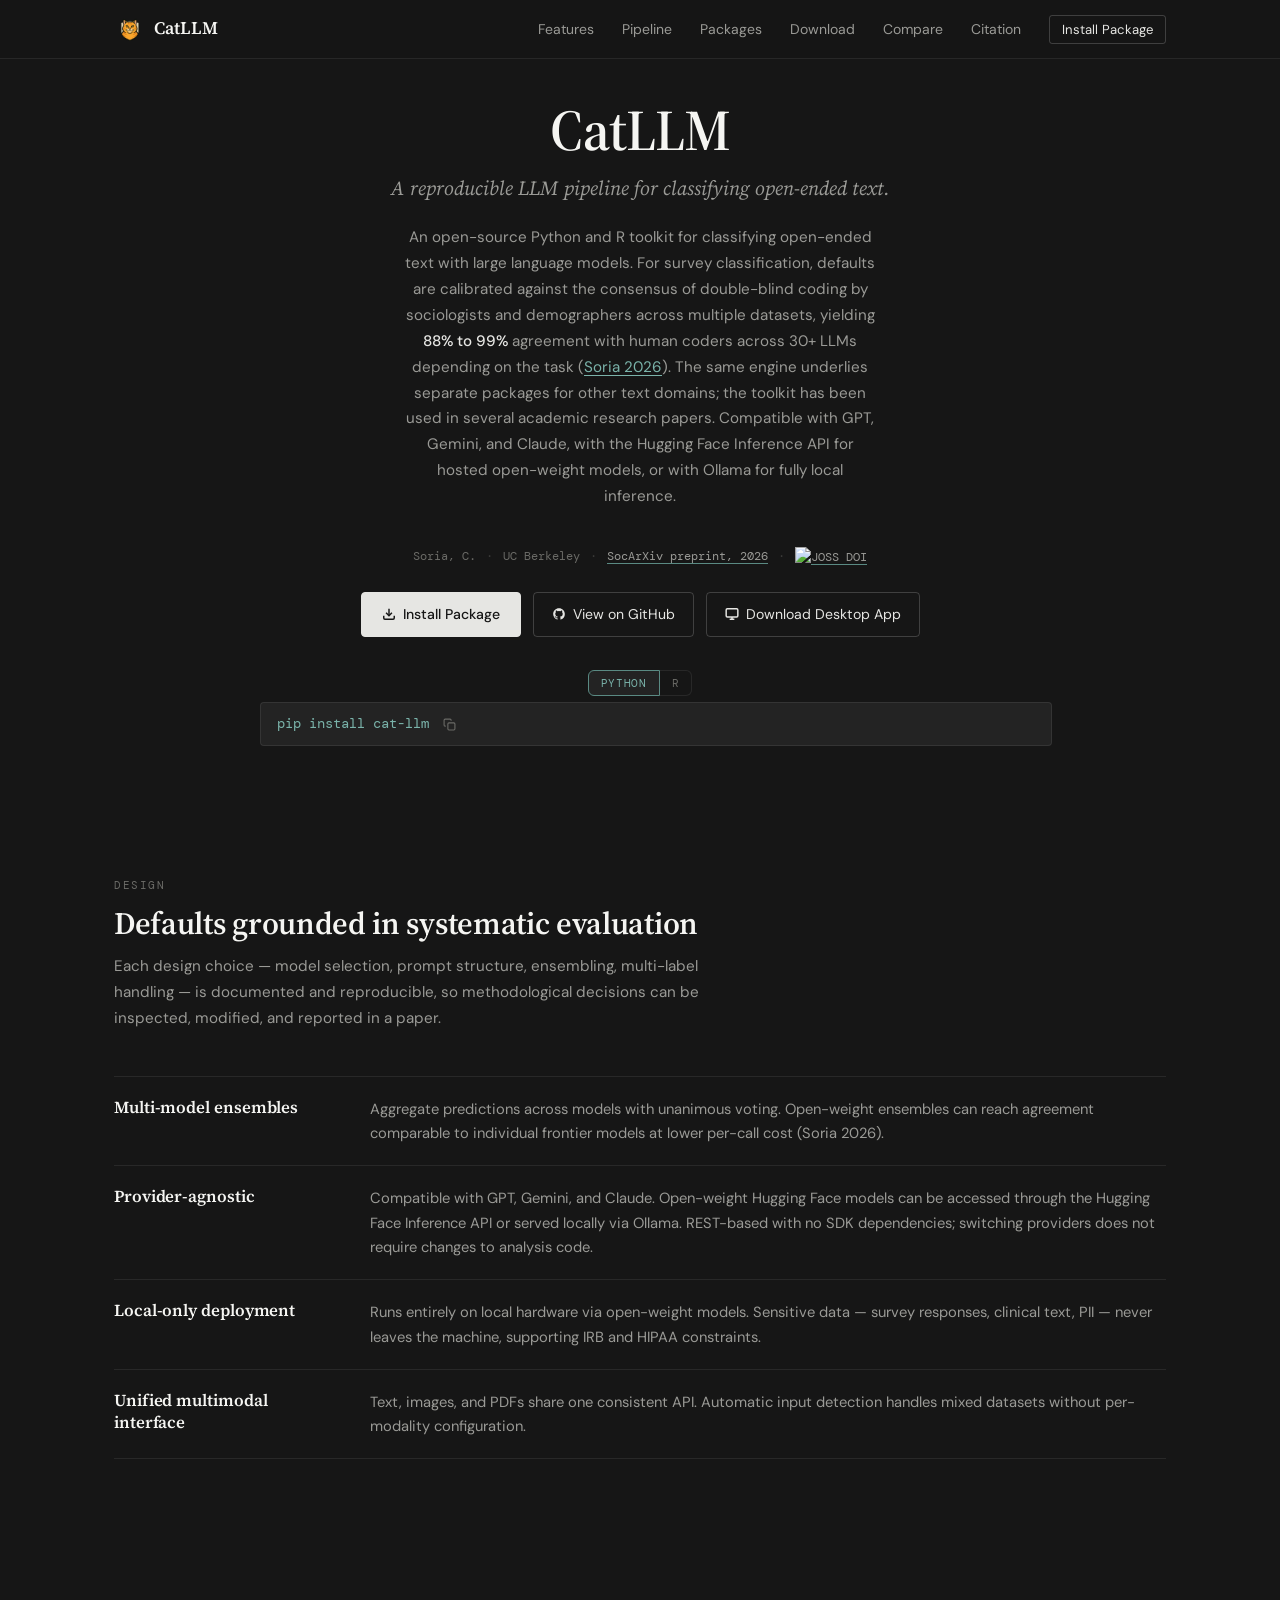
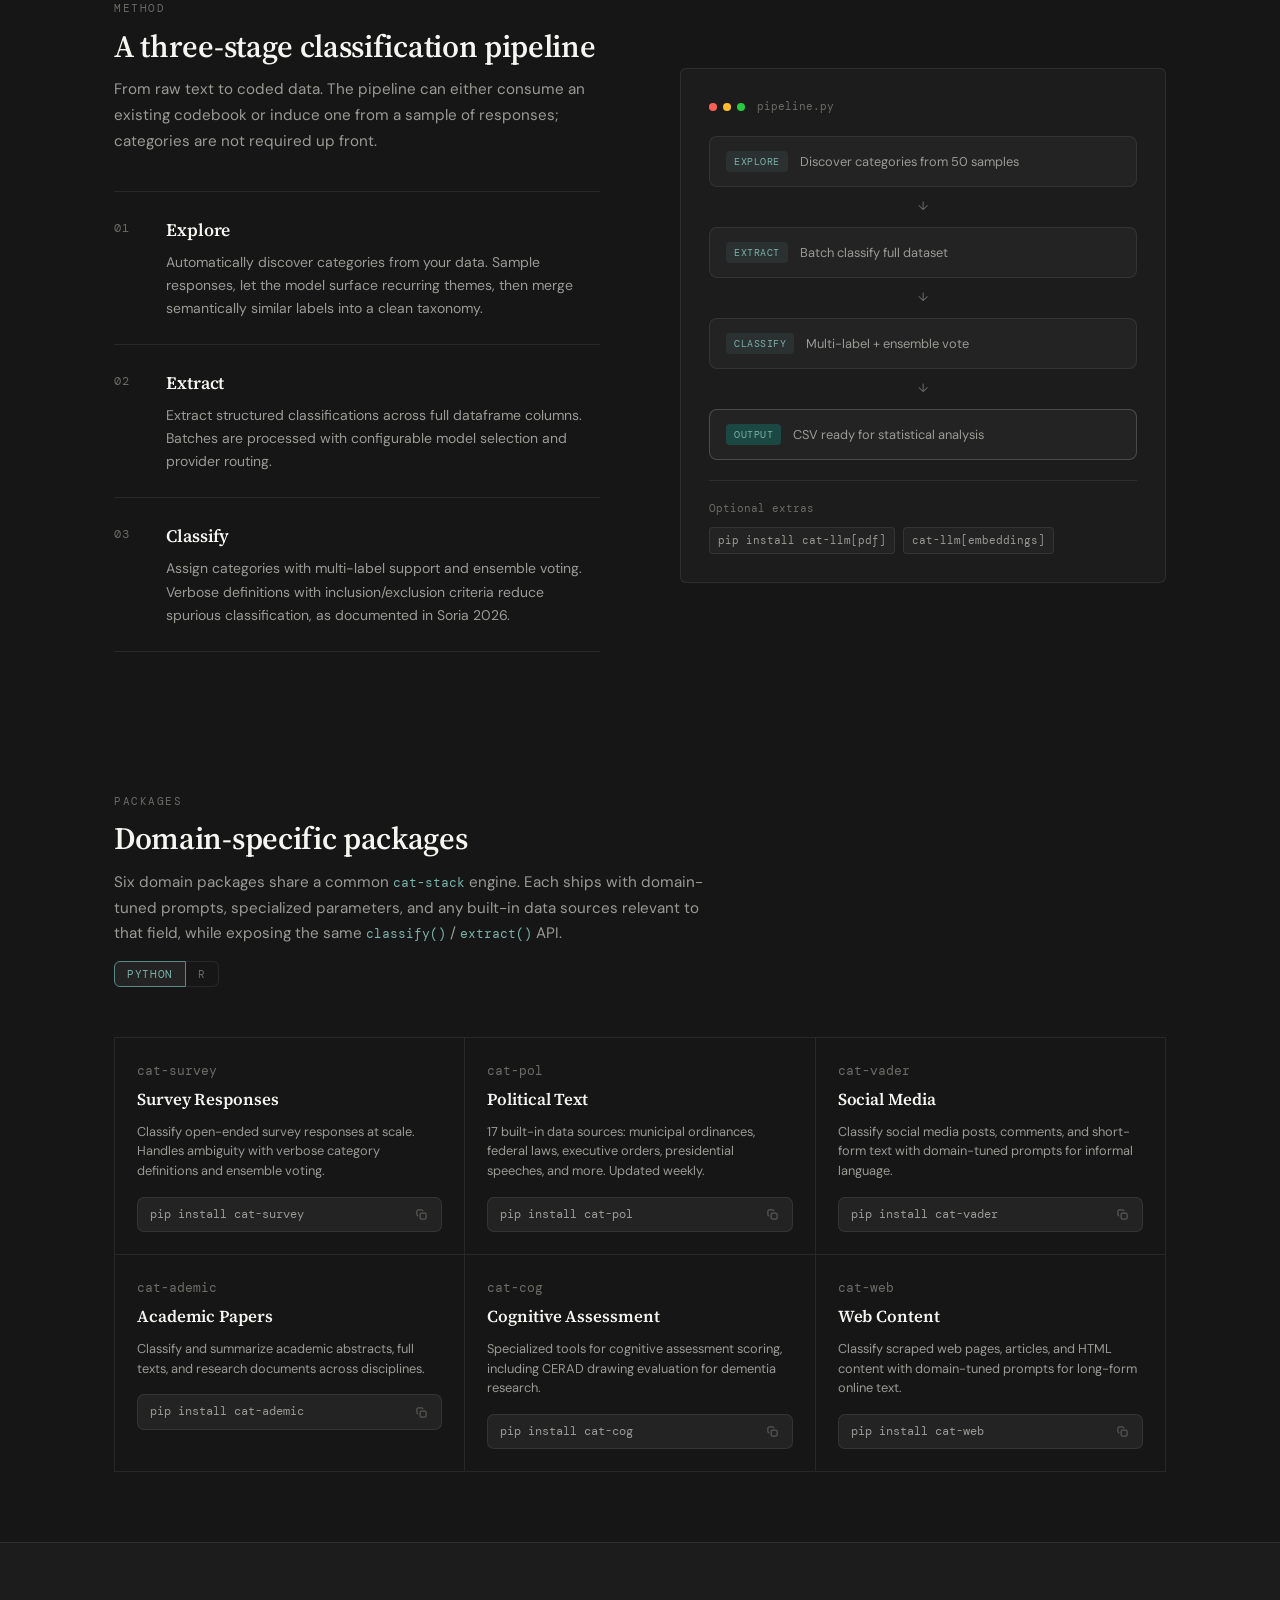
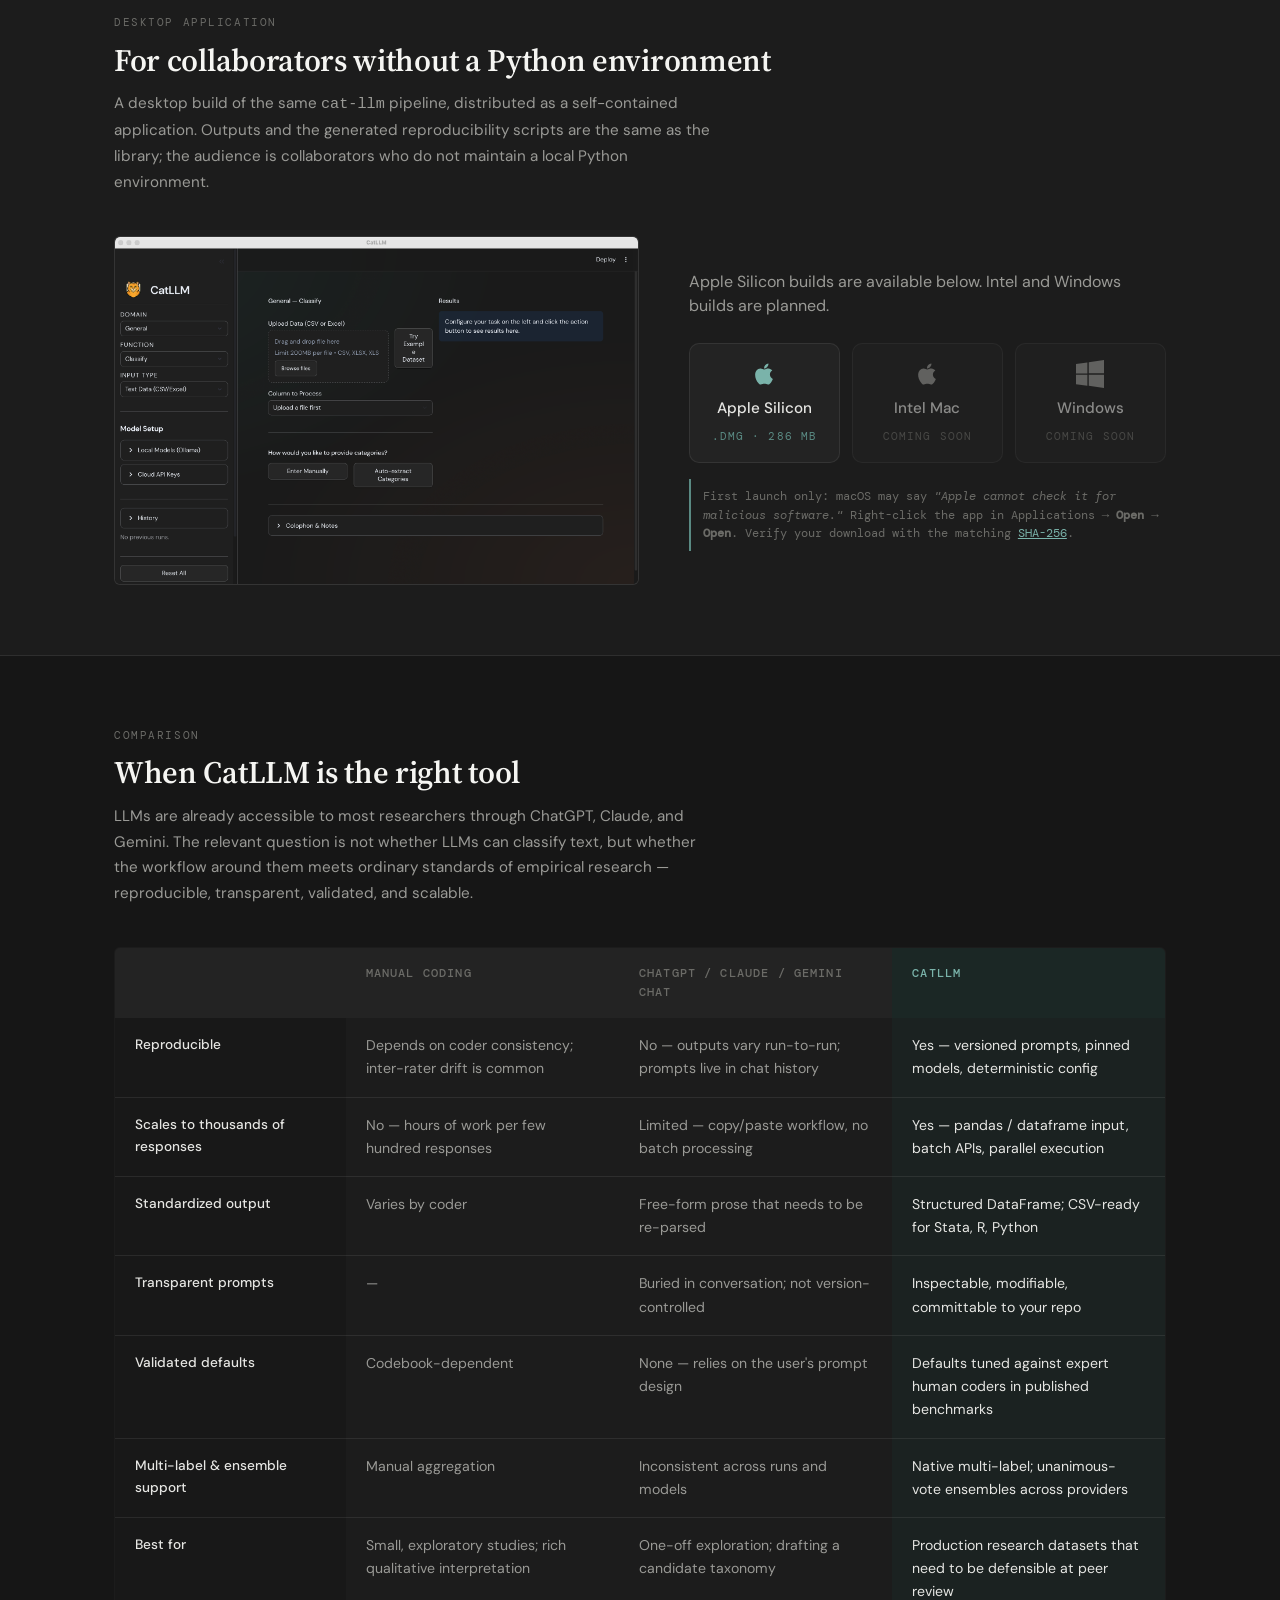
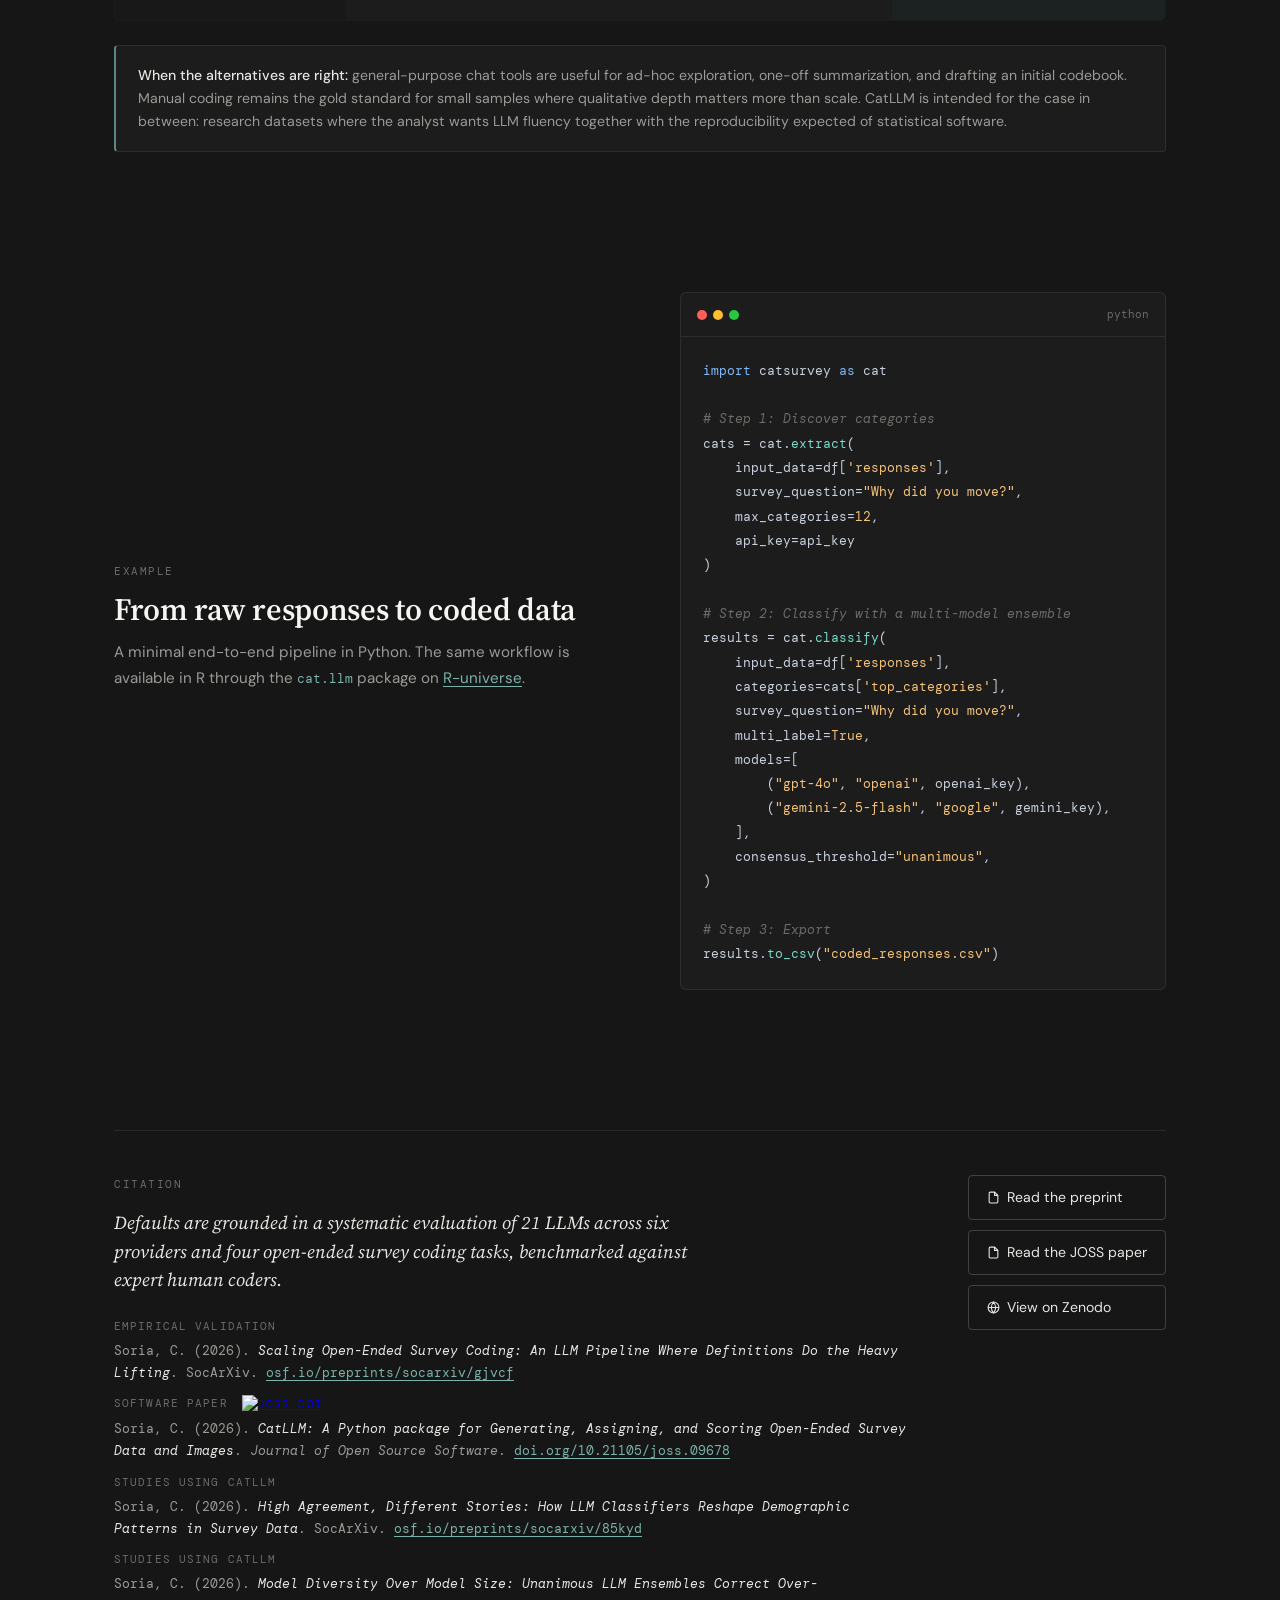
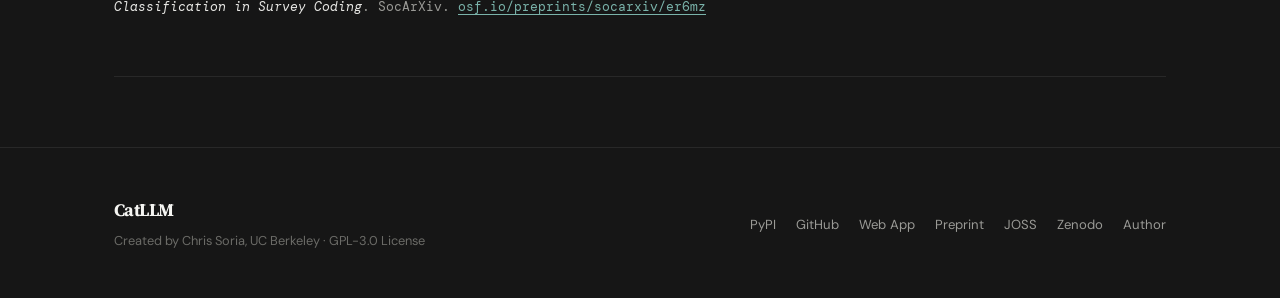
==== commit 0242b4ae: "site: update JOSS paper title to published version Co-Authored-By: Claude Opus 4.7 <noreply@anthropi" ====
--- a/index.html
+++ b/index.html
@@ -1399,7 +1399,7 @@
           </div>
           <div style="margin-bottom:10px;">
             <span style="color:var(--text-3);font-size:0.7rem;text-transform:uppercase;letter-spacing:0.1em;display:block;margin-bottom:4px;">Software paper <a href="https://doi.org/10.21105/joss.09678" target="_blank" style="margin-left:6px;"><img src="https://joss.theoj.org/papers/10.21105/joss.09678/status.svg" alt="JOSS DOI" style="height:16px;vertical-align:middle;"></a></span>
-            Soria, C. (2026). <em style="color:var(--text);font-style:italic;">Scaling Open-Ended Survey Coding: An LLM Pipeline Where Definitions Do the Heavy Lifting</em>. <em>Journal of Open Source Software</em>. <a href="https://doi.org/10.21105/joss.09678" target="_blank" style="color:var(--teal);text-decoration:underline;text-underline-offset:3px;">doi.org/10.21105/joss.09678</a>
+            Soria, C. (2026). <em style="color:var(--text);font-style:italic;">CatLLM: A Python package for Generating, Assigning, and Scoring Open-Ended Survey Data and Images</em>. <em>Journal of Open Source Software</em>. <a href="https://doi.org/10.21105/joss.09678" target="_blank" style="color:var(--teal);text-decoration:underline;text-underline-offset:3px;">doi.org/10.21105/joss.09678</a>
           </div>
           <div style="margin-bottom:10px;">
             <span style="color:var(--text-3);font-size:0.7rem;text-transform:uppercase;letter-spacing:0.1em;display:block;margin-bottom:4px;">Studies using CatLLM</span>
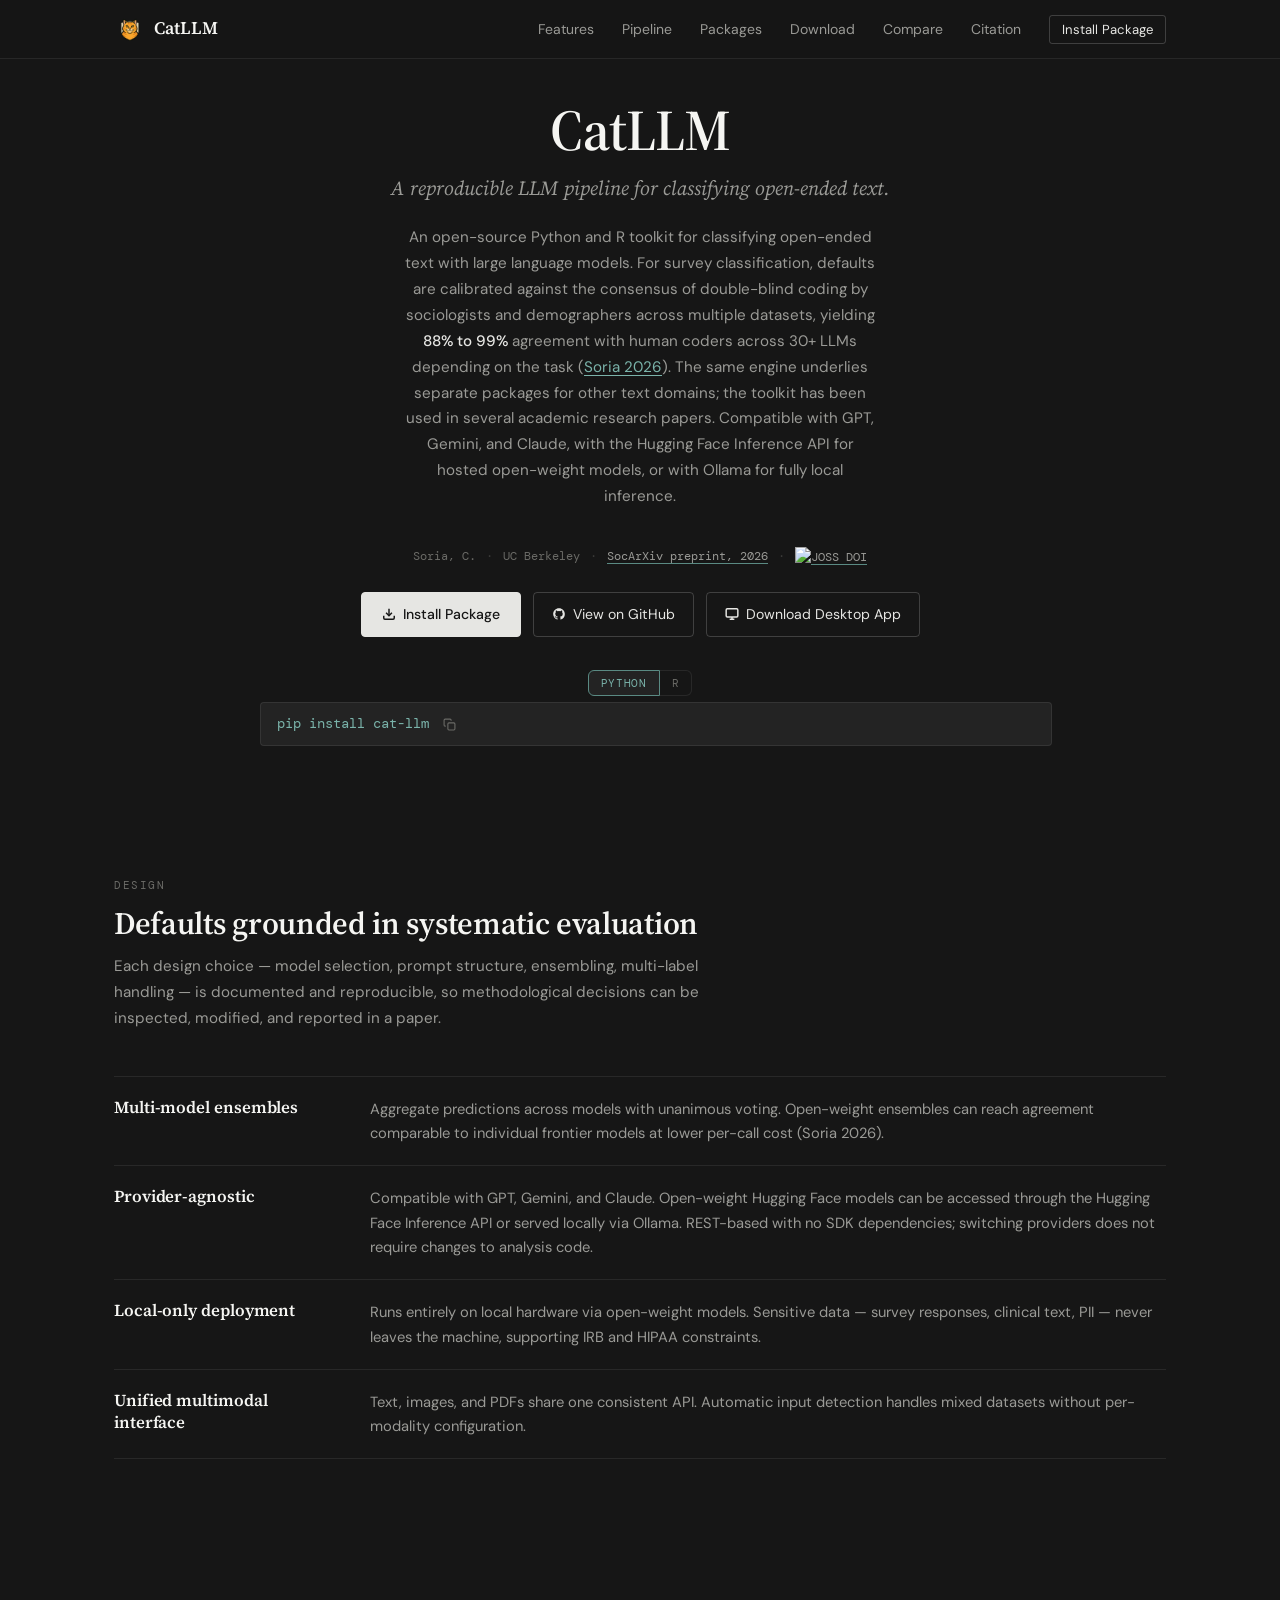
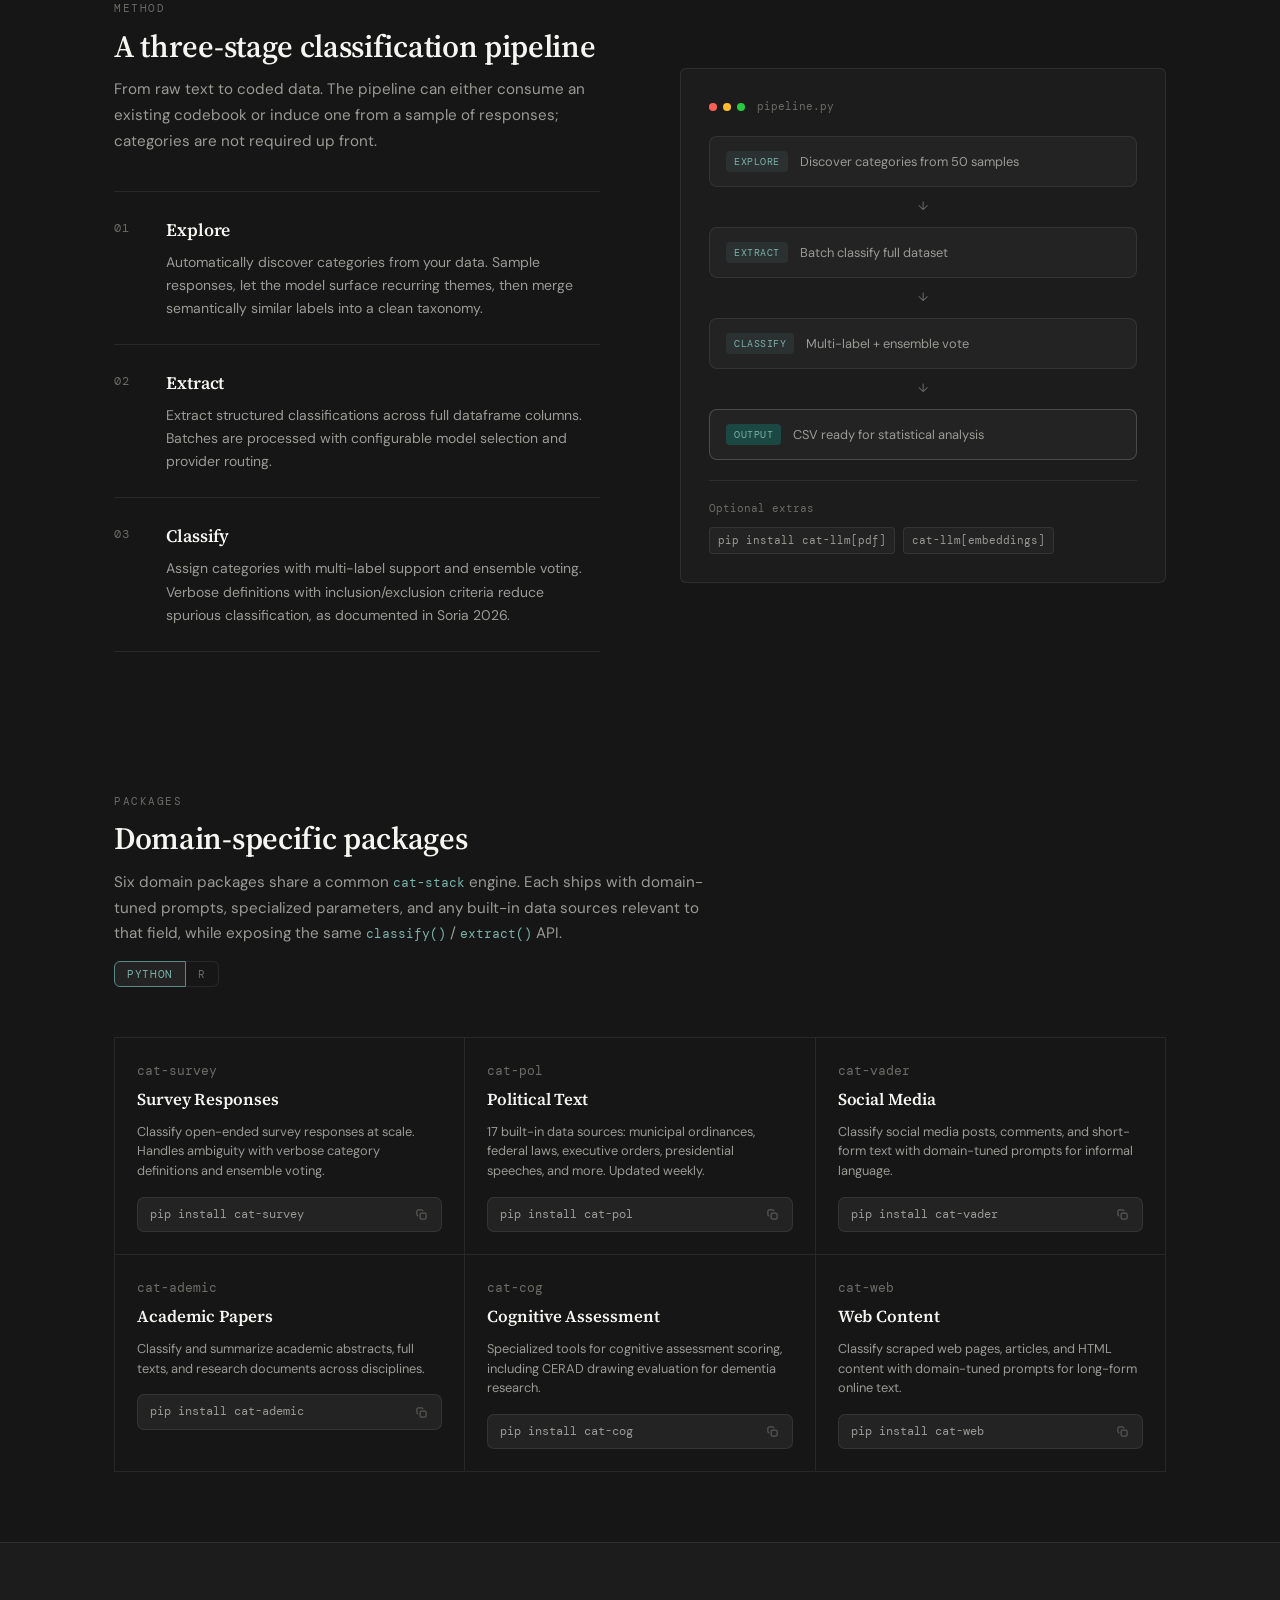
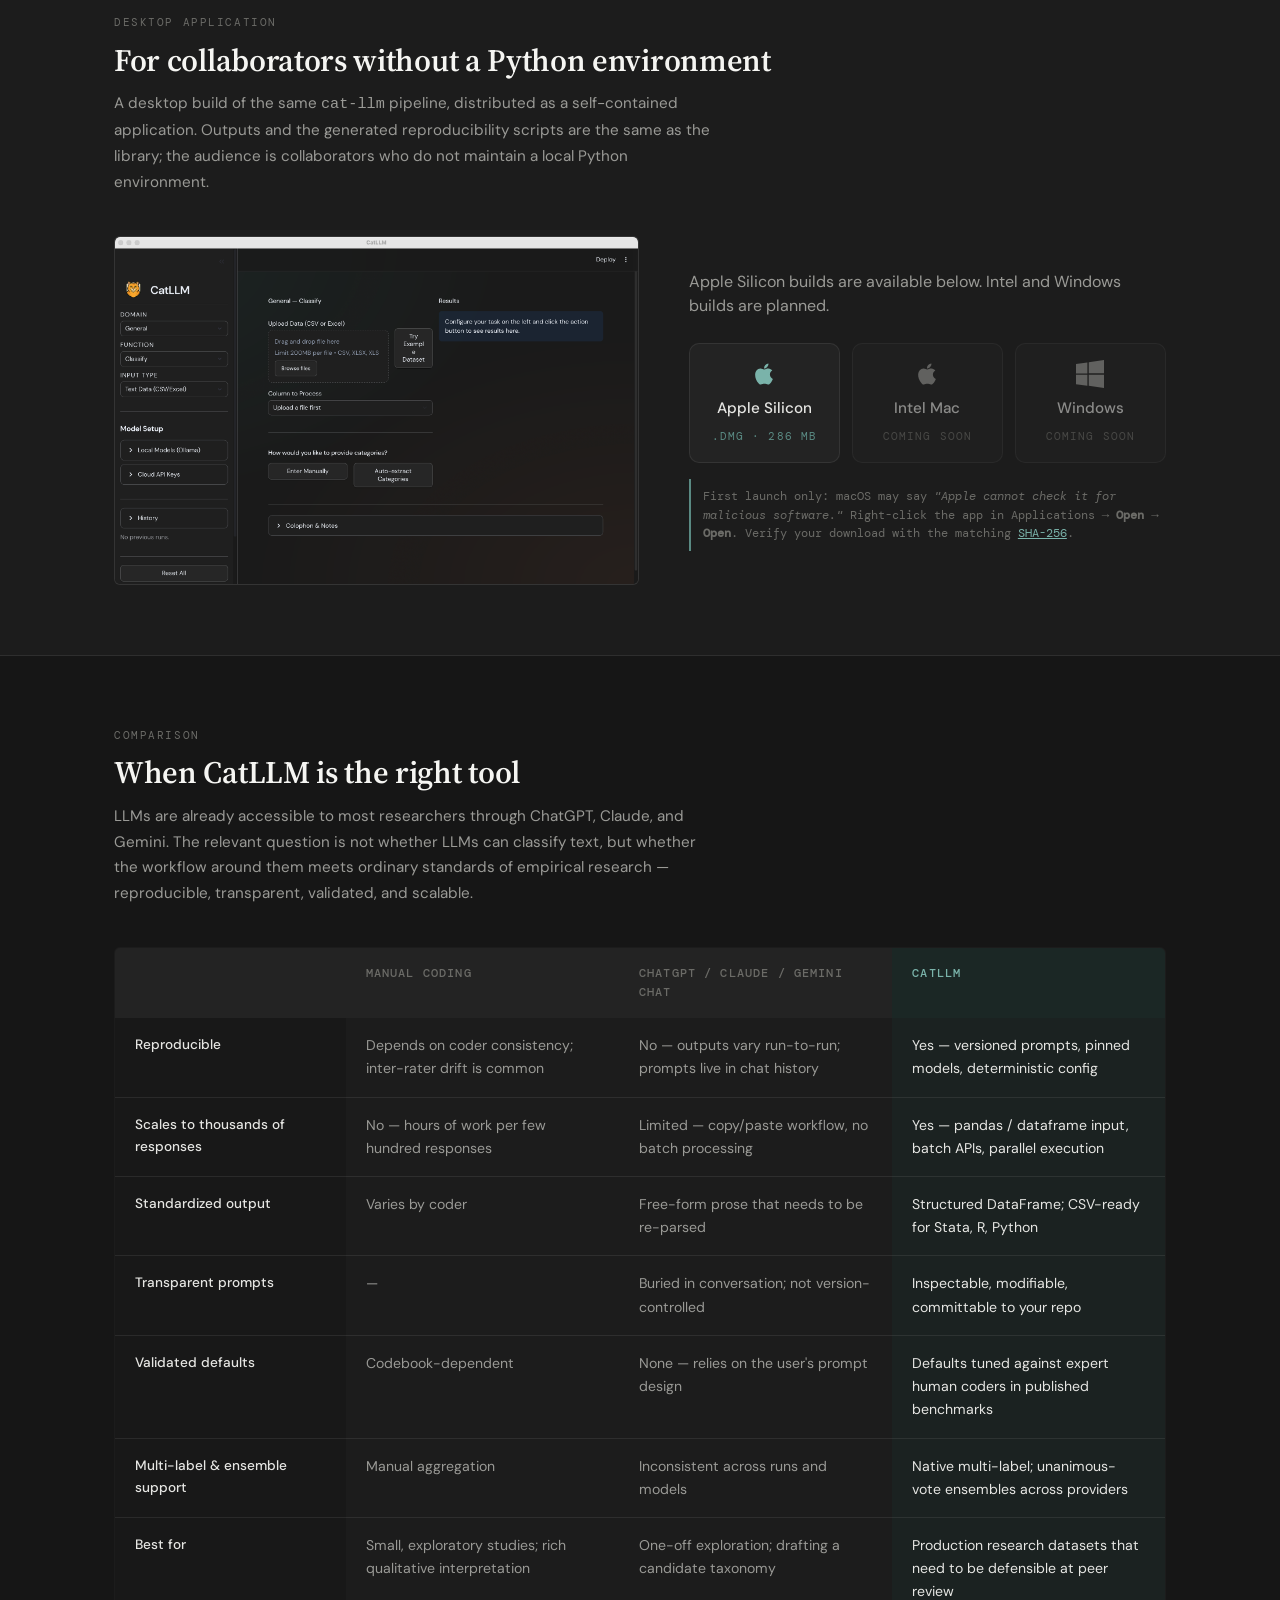
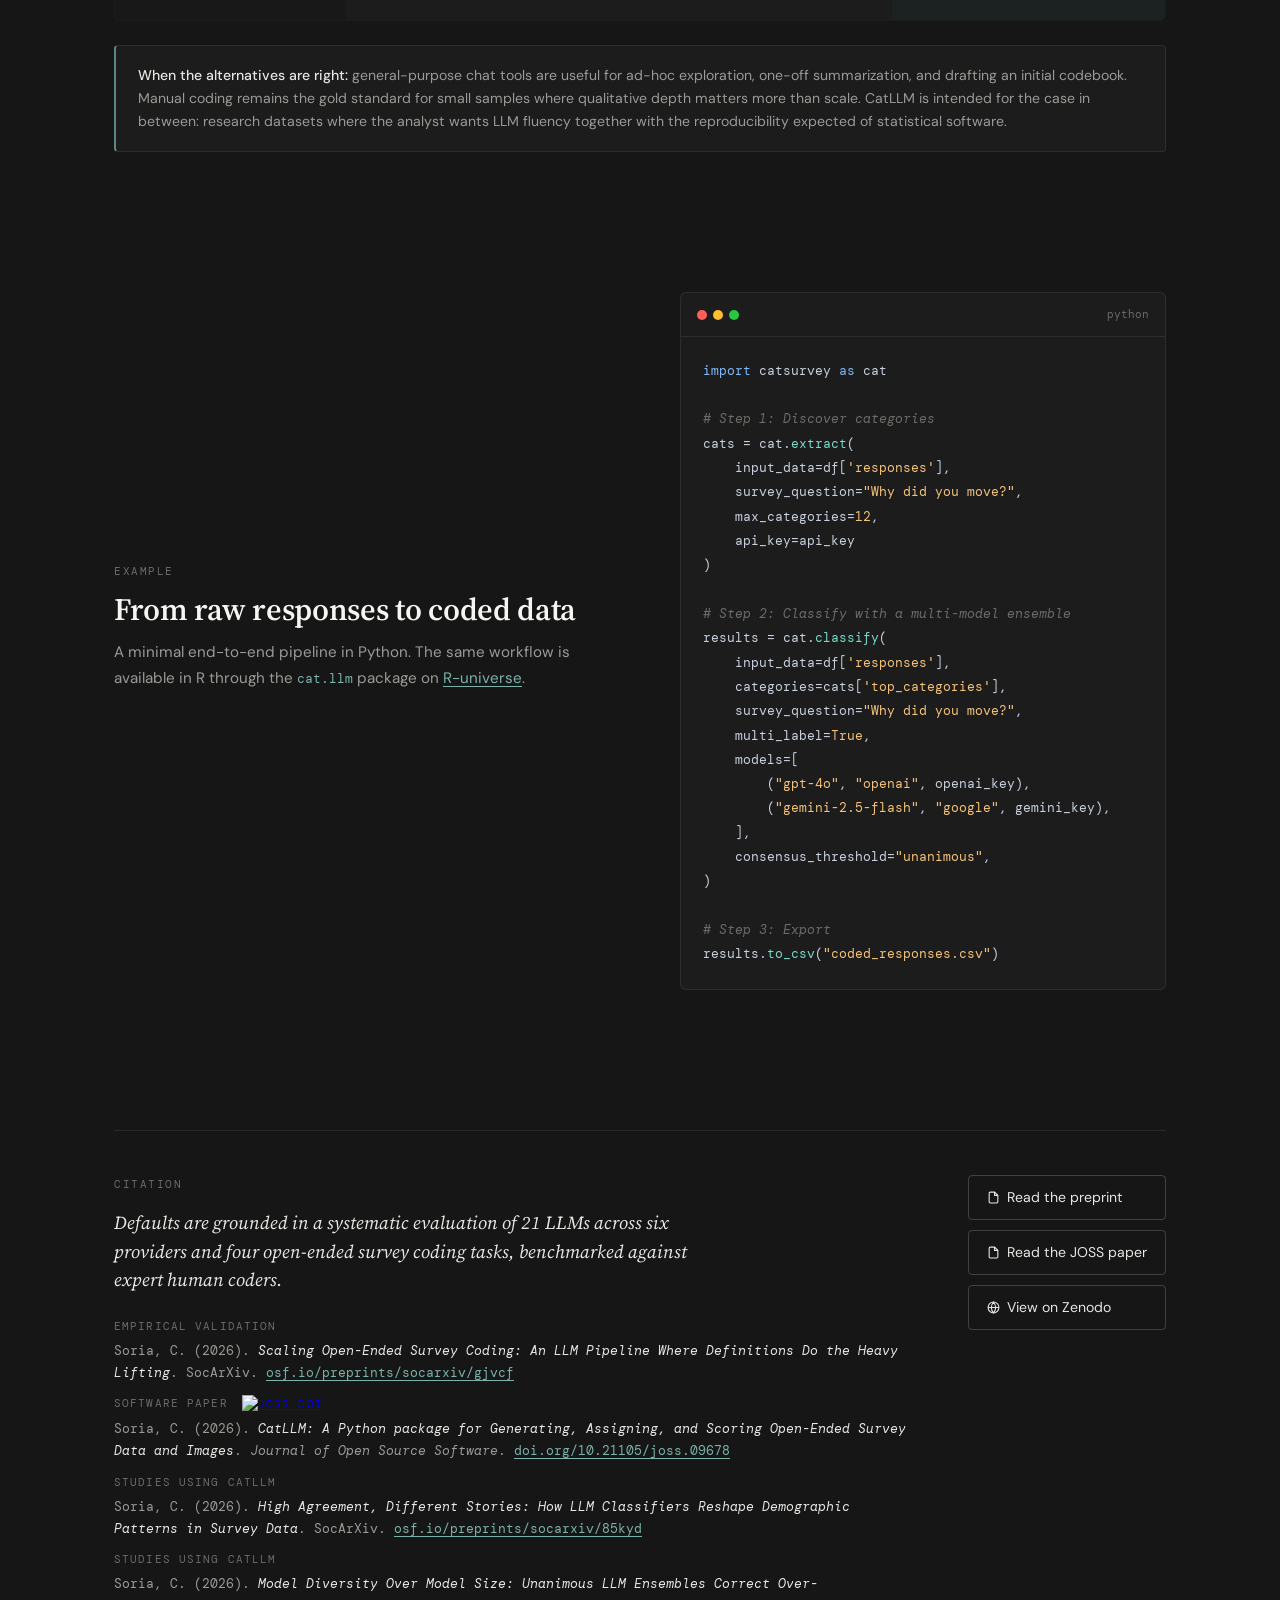
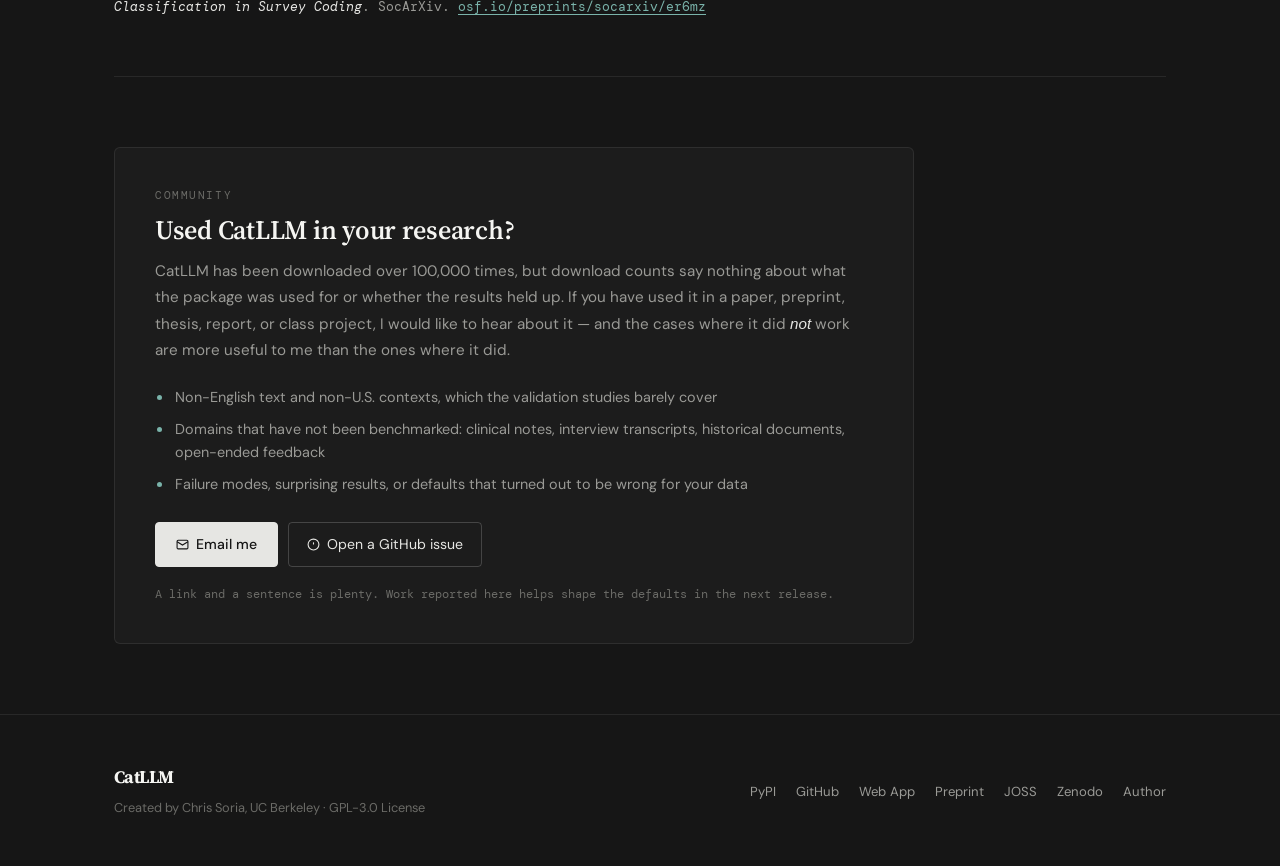
==== commit 4e9dc2a0: "site: invite researchers to share work done with CatLLM Adds a "Used CatLLM in your research?" secti" ====
--- a/index.html
+++ b/index.html
@@ -5,6 +5,93 @@
   <meta name="viewport" content="width=device-width, initial-scale=1.0" />
   <title>CatLLM — Reproducible LLM Text Classification</title>
   <meta name="description" content="An open-source Python & R ecosystem for LLM-powered text classification. Validated against expert human coders, with 88–99% accuracy across survey tasks. Provider-agnostic. Fully local deployment." />
+  <link rel="canonical" href="https://catllm.com/" />
+  <meta name="robots" content="index, follow, max-image-preview:large" />
+  <meta name="author" content="Chris Soria" />
+  <meta name="keywords" content="CatLLM, LLM text classification, open-ended survey coding, qualitative coding, large language models, social science, computational social science, Python, R, reproducible research, survey methodology" />
+  <meta name="theme-color" content="#161616" />
+
+  <!-- Open Graph -->
+  <meta property="og:type" content="website" />
+  <meta property="og:site_name" content="CatLLM" />
+  <meta property="og:title" content="CatLLM — Reproducible LLM Text Classification" />
+  <meta property="og:description" content="Open-source Python & R toolkit for classifying open-ended text with LLMs. 88–99% agreement with expert human coders across 30+ models. Provider-agnostic; runs locally." />
+  <meta property="og:url" content="https://catllm.com/" />
+  <meta property="og:image" content="https://catllm.com/assets/desktop-screenshot.png" />
+  <meta property="og:image:alt" content="CatLLM desktop app classifying open-ended survey responses." />
+  <meta property="og:locale" content="en_US" />
+
+  <!-- Twitter Card -->
+  <meta name="twitter:card" content="summary_large_image" />
+  <meta name="twitter:title" content="CatLLM — Reproducible LLM Text Classification" />
+  <meta name="twitter:description" content="Open-source Python & R toolkit for classifying open-ended text with LLMs. 88–99% agreement with expert human coders. Provider-agnostic; runs locally." />
+  <meta name="twitter:image" content="https://catllm.com/assets/desktop-screenshot.png" />
+  <meta name="twitter:image:alt" content="CatLLM desktop app classifying open-ended survey responses." />
+
+  <!-- Structured data: software, author, and the JOSS paper -->
+  <script type="application/ld+json">
+  {
+    "@context": "https://schema.org",
+    "@graph": [
+      {
+        "@type": "SoftwareApplication",
+        "@id": "https://catllm.com/#software",
+        "name": "CatLLM",
+        "alternateName": ["cat-llm", "cat.llm"],
+        "description": "An open-source Python and R toolkit for classifying open-ended text with large language models. Defaults are calibrated against the consensus of double-blind coding by sociologists and demographers, reaching 88–99% agreement with human coders across 30+ LLMs. Compatible with GPT, Gemini, Claude, the Hugging Face Inference API, and Ollama for fully local inference.",
+        "applicationCategory": "ResearchApplication",
+        "operatingSystem": "Cross-platform",
+        "url": "https://catllm.com/",
+        "license": "https://github.com/chrissoria/cat-llm/blob/main/LICENSE",
+        "codeRepository": "https://github.com/chrissoria/cat-llm",
+        "programmingLanguage": ["Python", "R"],
+        "downloadUrl": "https://pypi.org/project/cat-llm/",
+        "softwareHelp": "https://github.com/chrissoria/cat-llm#readme",
+        "author": { "@id": "https://catllm.com/#author" },
+        "maintainer": { "@id": "https://catllm.com/#author" },
+        "offers": {
+          "@type": "Offer",
+          "price": "0",
+          "priceCurrency": "USD"
+        },
+        "citation": { "@id": "https://doi.org/10.21105/joss.09678" }
+      },
+      {
+        "@type": "Person",
+        "@id": "https://catllm.com/#author",
+        "name": "Chris Soria",
+        "url": "https://christophersoria.com",
+        "affiliation": {
+          "@type": "CollegeOrUniversity",
+          "name": "University of California, Berkeley"
+        }
+      },
+      {
+        "@type": "ScholarlyArticle",
+        "@id": "https://doi.org/10.21105/joss.09678",
+        "name": "CatLLM",
+        "headline": "CatLLM: A reproducible LLM pipeline for classifying open-ended text",
+        "author": { "@id": "https://catllm.com/#author" },
+        "isPartOf": {
+          "@type": "Periodical",
+          "name": "Journal of Open Source Software"
+        },
+        "identifier": "10.21105/joss.09678",
+        "url": "https://doi.org/10.21105/joss.09678",
+        "sameAs": "https://doi.org/10.5281/zenodo.19960067"
+      },
+      {
+        "@type": "WebSite",
+        "@id": "https://catllm.com/#website",
+        "url": "https://catllm.com/",
+        "name": "CatLLM",
+        "publisher": { "@id": "https://catllm.com/#author" },
+        "inLanguage": "en"
+      }
+    ]
+  }
+  </script>
+
   <link rel="icon" type="image/png" href="assets/favicon.png" />
   <link rel="preconnect" href="https://fonts.googleapis.com" />
   <link rel="preconnect" href="https://fonts.gstatic.com" crossorigin />
@@ -777,6 +864,80 @@
       flex-shrink: 0;
     }
 
+    /* ── Share your work ──────────────────────────────────── */
+    .share { padding: 0 0 70px; }
+
+    .share-inner {
+      background: var(--bg-2);
+      border: 1px solid var(--border);
+      border-radius: var(--radius-lg);
+      padding: 38px 40px;
+      max-width: 800px;
+    }
+
+    .share-title {
+      font-family: var(--font-disp);
+      font-size: clamp(1.3rem, 2.2vw, 1.65rem);
+      font-weight: 600;
+      color: var(--white);
+      letter-spacing: -0.01em;
+      line-height: 1.25;
+      margin-bottom: 12px;
+    }
+
+    .share-desc {
+      color: var(--text-2);
+      font-size: 0.95rem;
+      line-height: 1.7;
+      margin-bottom: 22px;
+    }
+
+    .share-desc em { color: var(--text); font-style: italic; }
+
+    .share-list {
+      list-style: none;
+      margin: 0 0 26px;
+      padding: 0;
+      display: grid;
+      gap: 9px;
+    }
+
+    .share-list li {
+      position: relative;
+      padding-left: 20px;
+      color: var(--text-2);
+      font-size: 0.9rem;
+      line-height: 1.6;
+    }
+
+    /* Teal dot instead of a list marker — matches the accent used for
+       links elsewhere and keeps the hanging indent aligned. */
+    .share-list li::before {
+      content: '';
+      position: absolute;
+      left: 2px;
+      top: 0.62em;
+      width: 5px;
+      height: 5px;
+      border-radius: 50%;
+      background: var(--teal);
+    }
+
+    .share-cta {
+      display: flex;
+      gap: 10px;
+      flex-wrap: wrap;
+      align-items: center;
+    }
+
+    .share-note {
+      margin-top: 18px;
+      font-family: var(--font-mono);
+      font-size: 0.78rem;
+      color: var(--text-3);
+      line-height: 1.6;
+    }
+
     /* ── Footer ───────────────────────────────────────────── */
     footer {
       border-top: 1px solid var(--border);
@@ -858,6 +1019,9 @@
       .packages-grid { grid-template-columns: 1fr; }
       .hero { padding: 90px 0 50px; }
       .research-inner { padding: 36px 0; }
+      .share-inner { padding: 26px 22px; }
+      .share-cta { flex-direction: column; align-items: stretch; }
+      .share-cta a { justify-content: center; }
       .footer-inner { flex-direction: column; align-items: flex-start; }
     }
   </style>
@@ -1429,6 +1593,40 @@
   </div>
 </section>
 
+<!-- Share your work -->
+<section class="share" id="share">
+  <div class="container">
+    <div class="share-inner reveal">
+      <div class="section-label">Community</div>
+      <h2 class="share-title">Used CatLLM in your research?</h2>
+      <p class="share-desc">
+        CatLLM has been downloaded over 100,000 times, but download counts say nothing about what
+        the package was used for or whether the results held up. If you have used it in a paper,
+        preprint, thesis, report, or class project, I would like to hear about it — and the cases
+        where it did <em>not</em> work are more useful to me than the ones where it did.
+      </p>
+      <ul class="share-list">
+        <li>Non-English text and non-U.S. contexts, which the validation studies barely cover</li>
+        <li>Domains that have not been benchmarked: clinical notes, interview transcripts, historical documents, open-ended feedback</li>
+        <li>Failure modes, surprising results, or defaults that turned out to be wrong for your data</li>
+      </ul>
+      <div class="share-cta">
+        <a href="mailto:chrissoria@berkeley.edu?subject=I%20used%20CatLLM%20in%20my%20research" class="btn-primary">
+          <svg width="13" height="13" viewBox="0 0 24 24" fill="none" stroke="currentColor" stroke-width="2"><rect x="2" y="4" width="20" height="16" rx="2"/><path d="m2 7 10 6 10-6"/></svg>
+          Email me
+        </a>
+        <a href="https://github.com/chrissoria/cat-llm/issues/new" target="_blank" class="btn-secondary">
+          <svg width="13" height="13" viewBox="0 0 24 24" fill="none" stroke="currentColor" stroke-width="2"><circle cx="12" cy="12" r="10"/><line x1="12" y1="8" x2="12" y2="12"/><line x1="12" y1="16" x2="12.01" y2="16"/></svg>
+          Open a GitHub issue
+        </a>
+      </div>
+      <p class="share-note">
+        A link and a sentence is plenty. Work reported here helps shape the defaults in the next release.
+      </p>
+    </div>
+  </div>
+</section>
+
 <!-- Footer -->
 <footer>
   <div class="container">
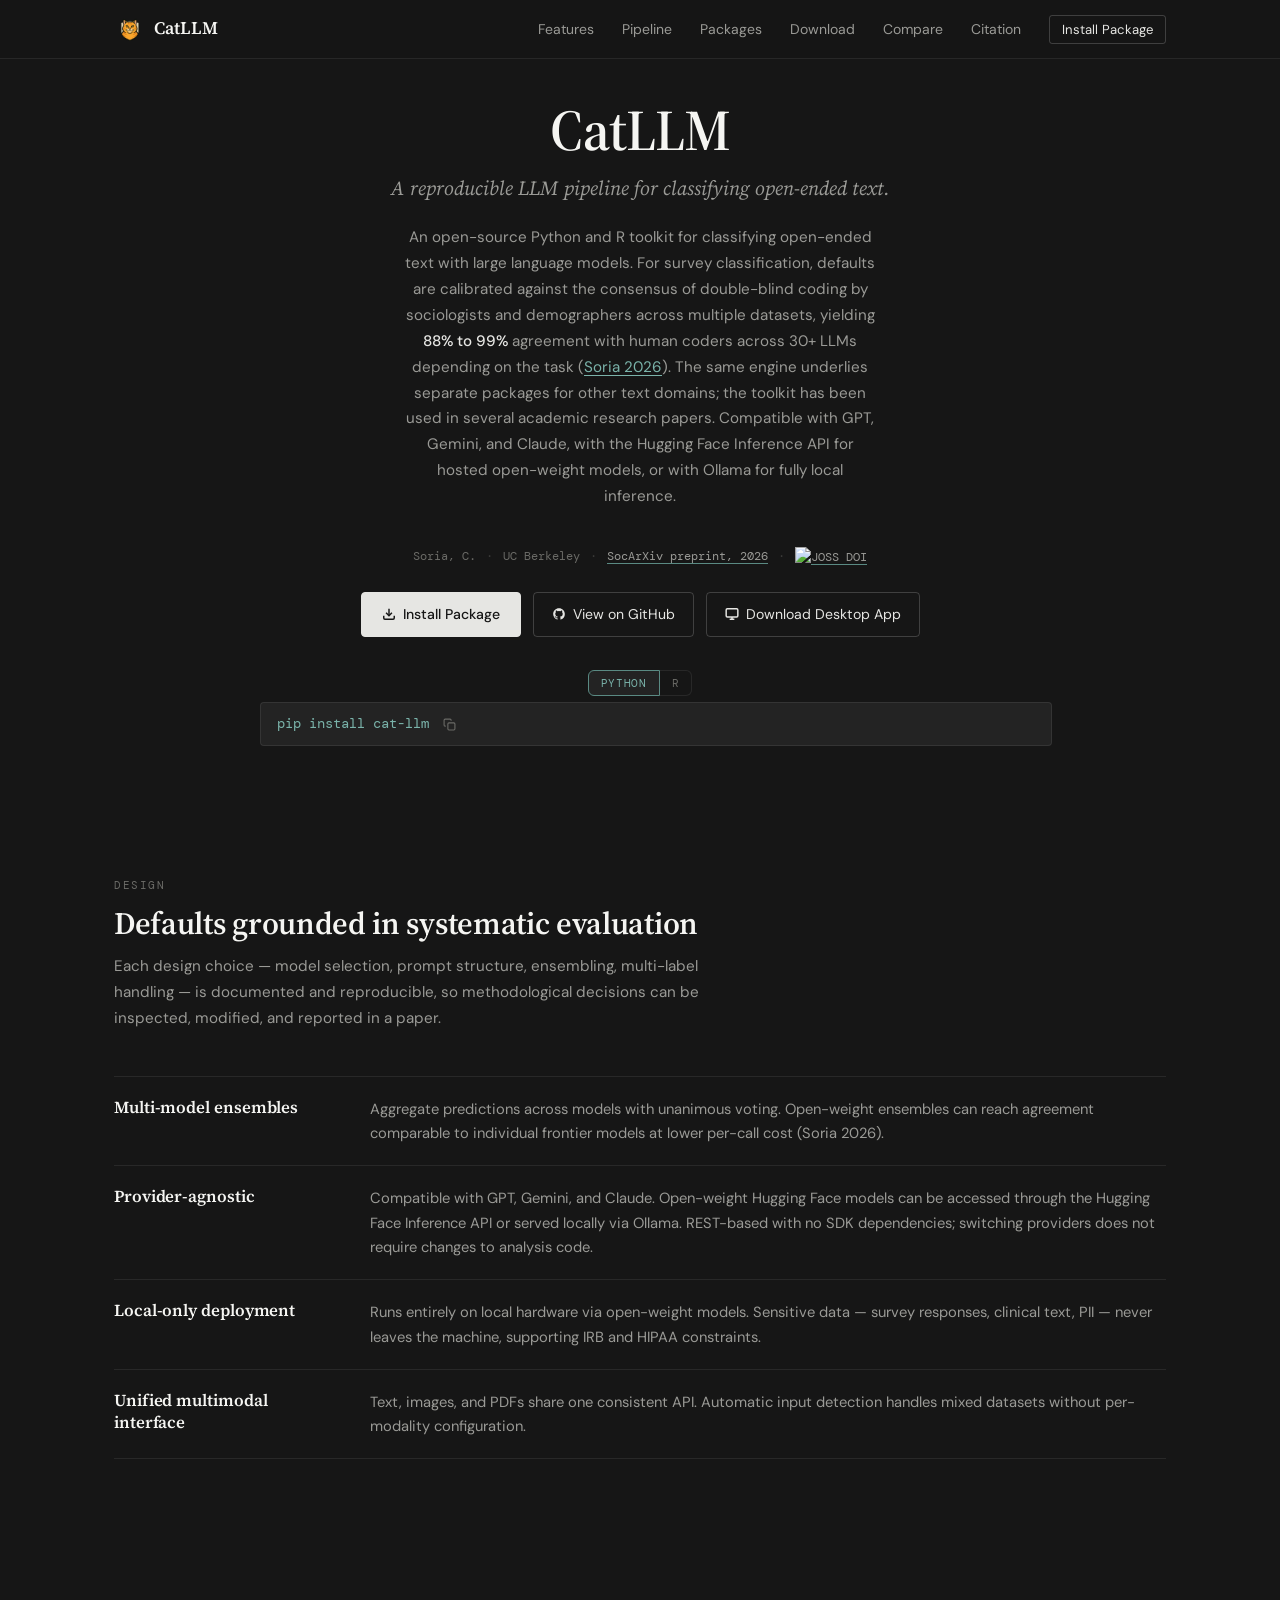
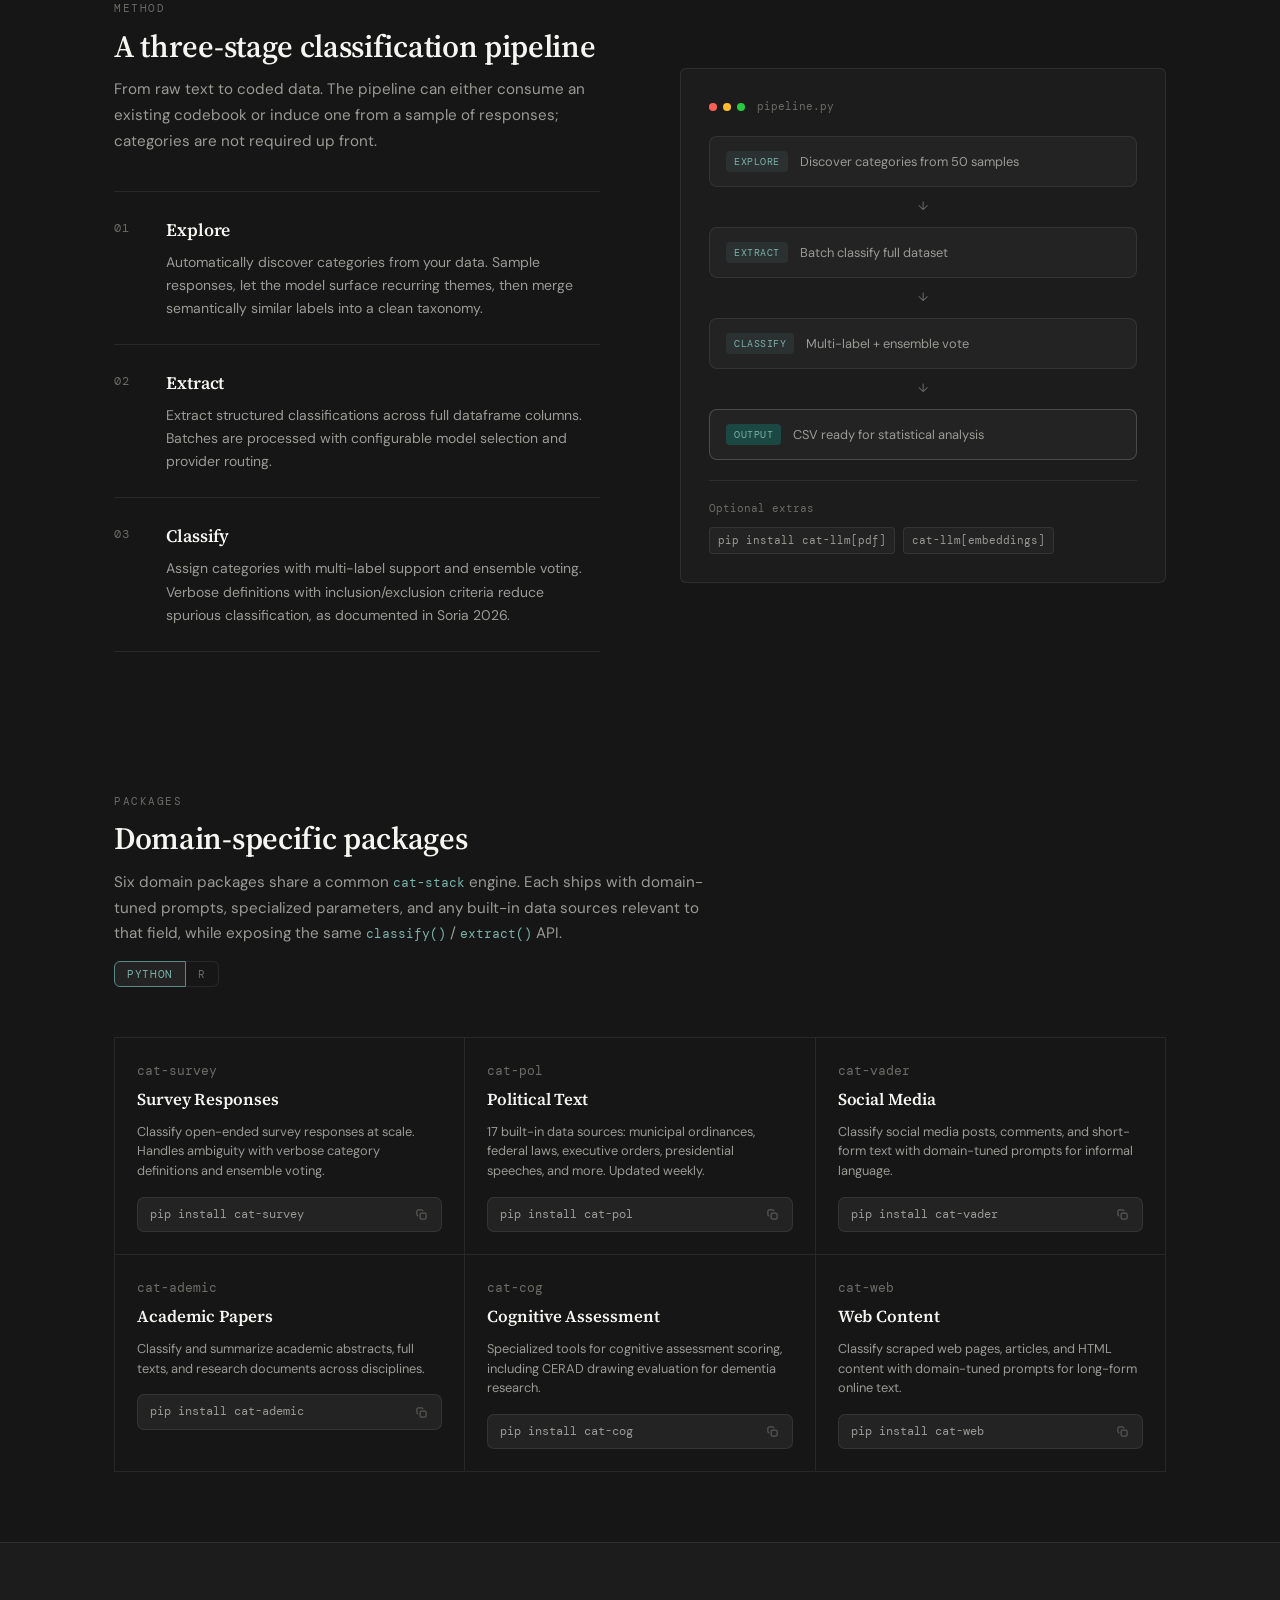
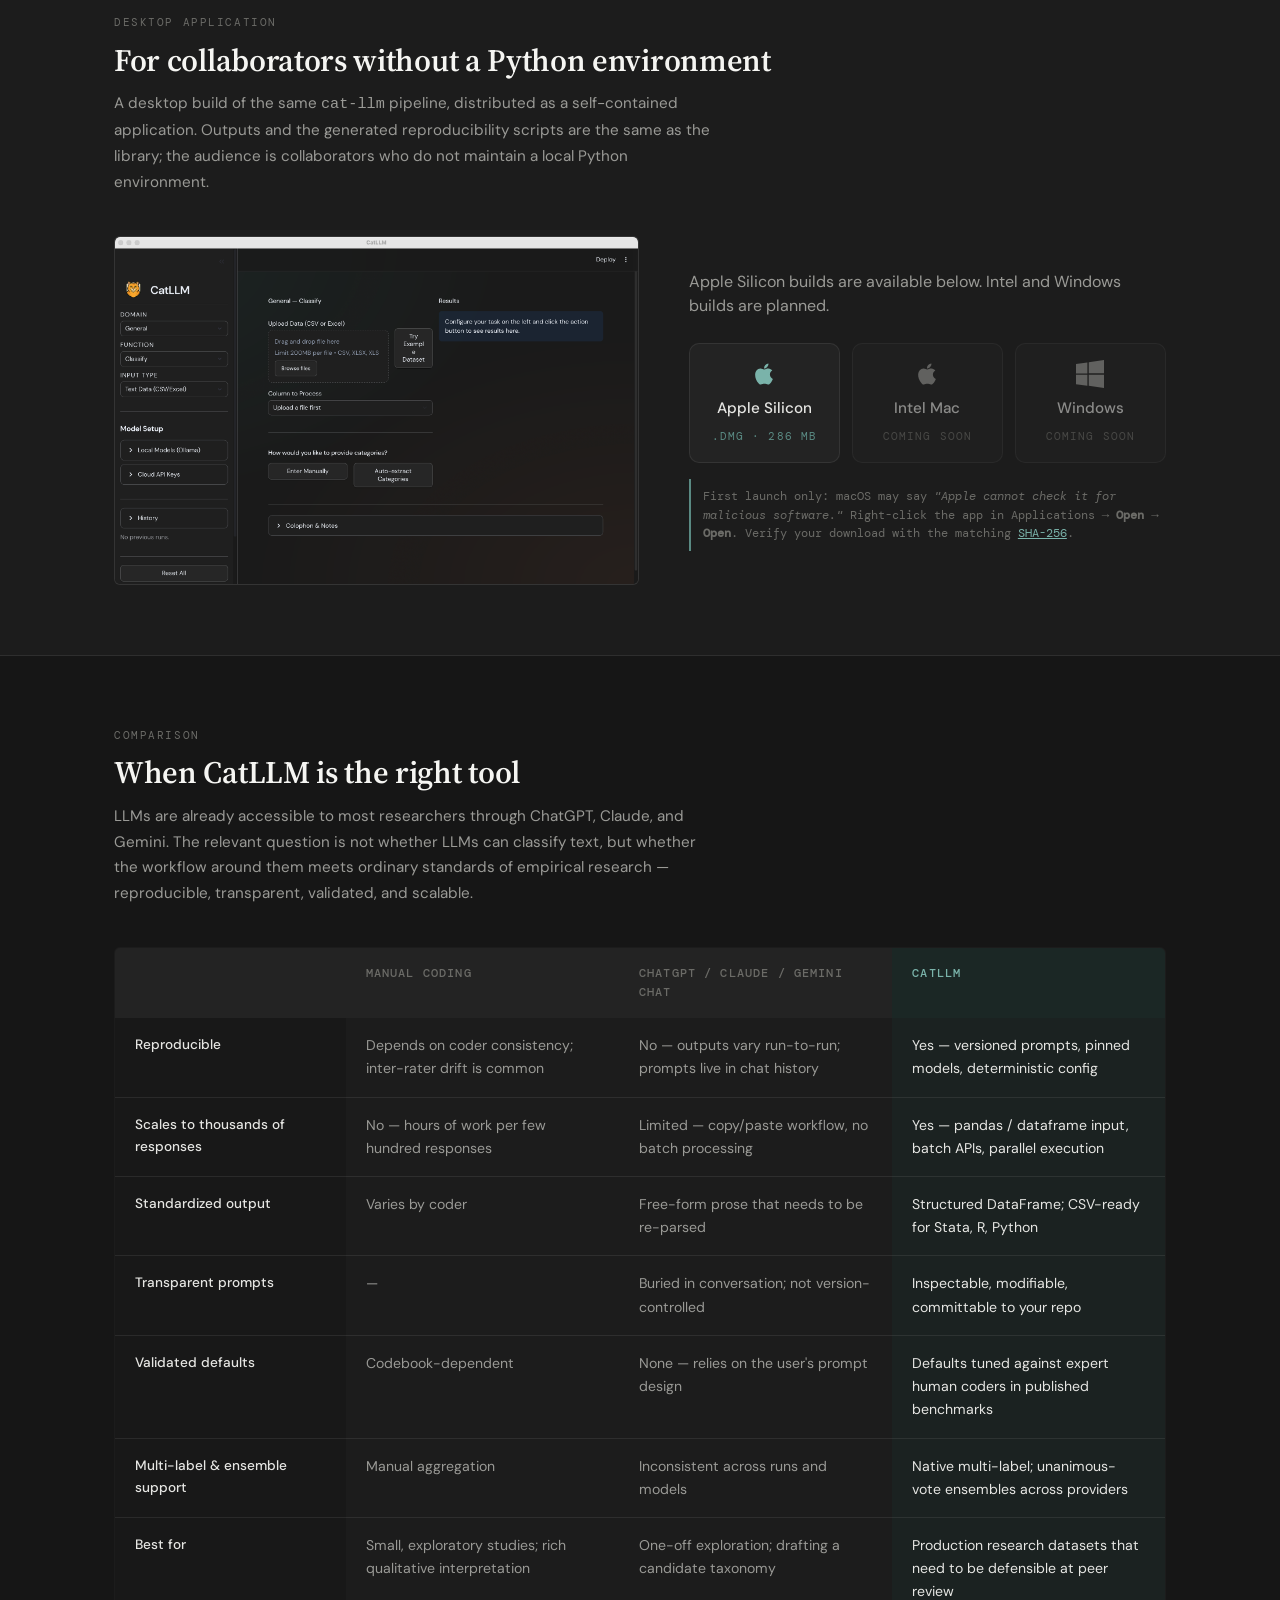
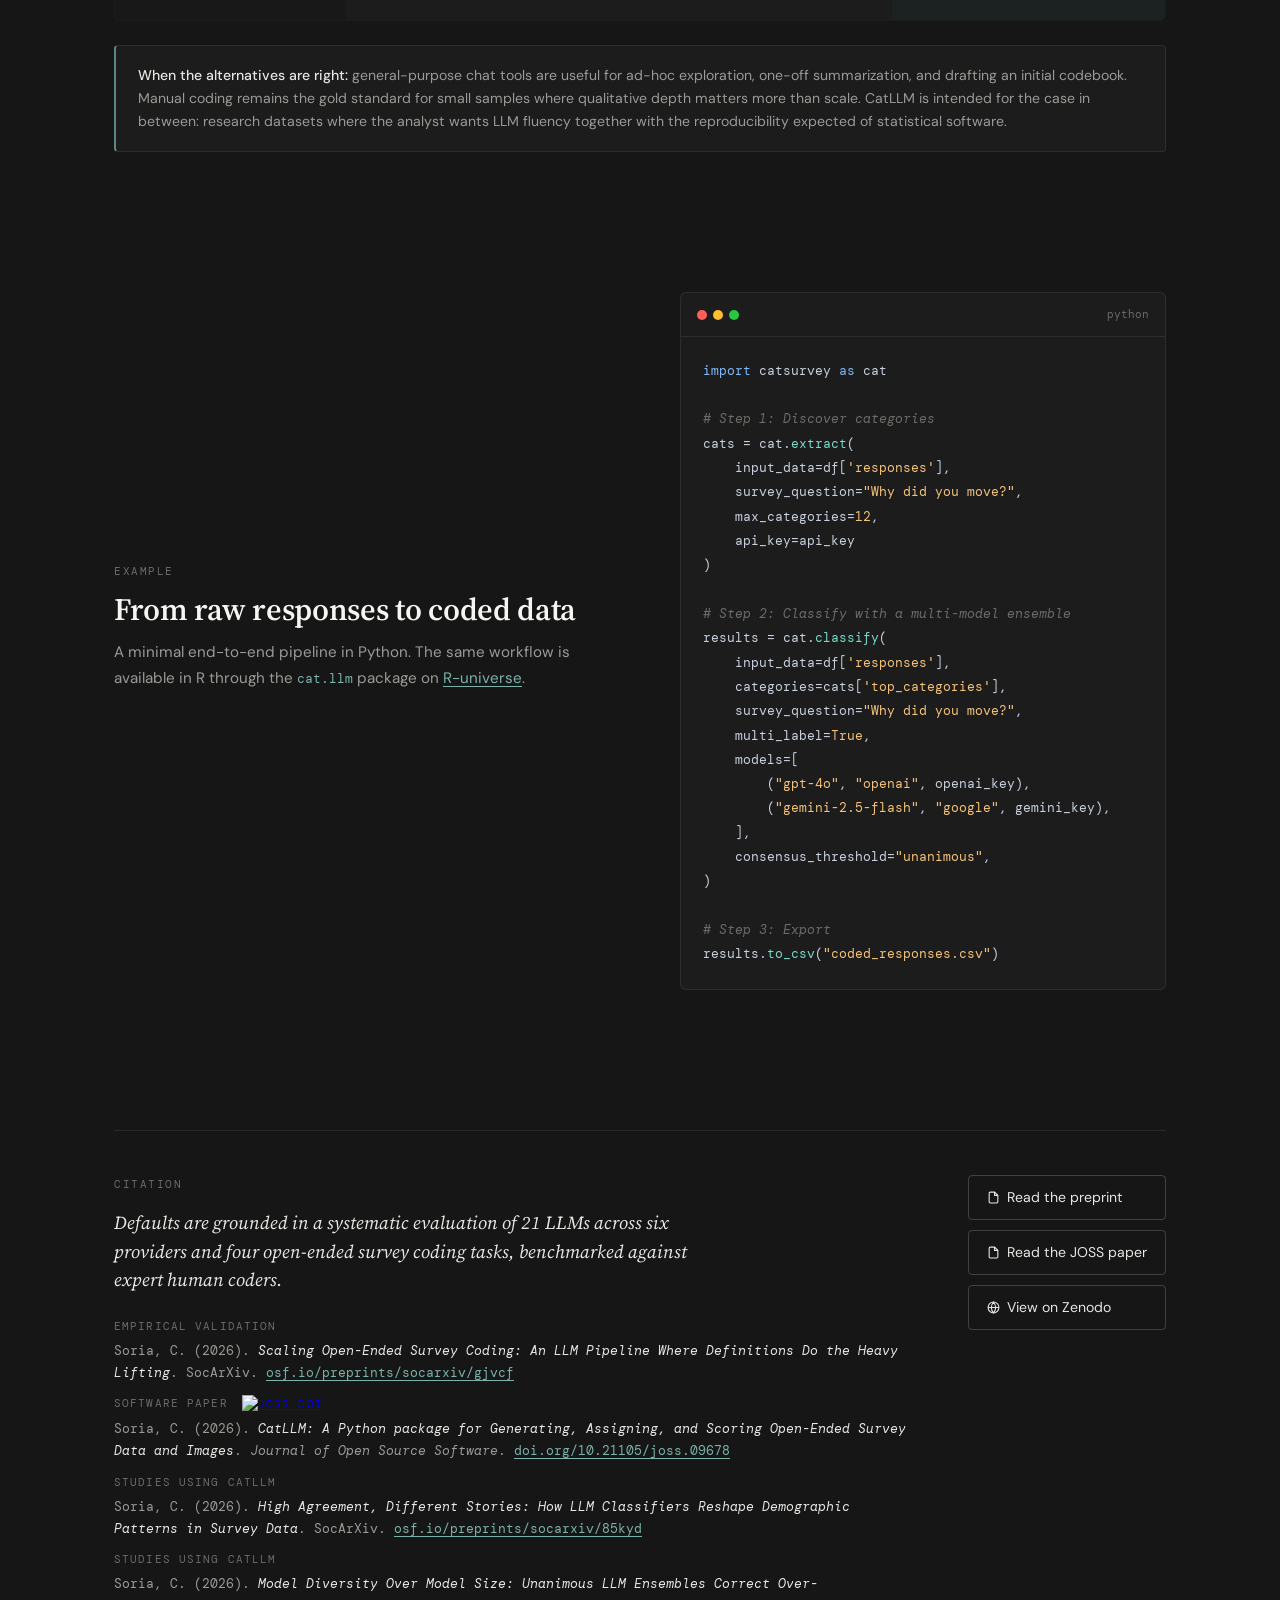
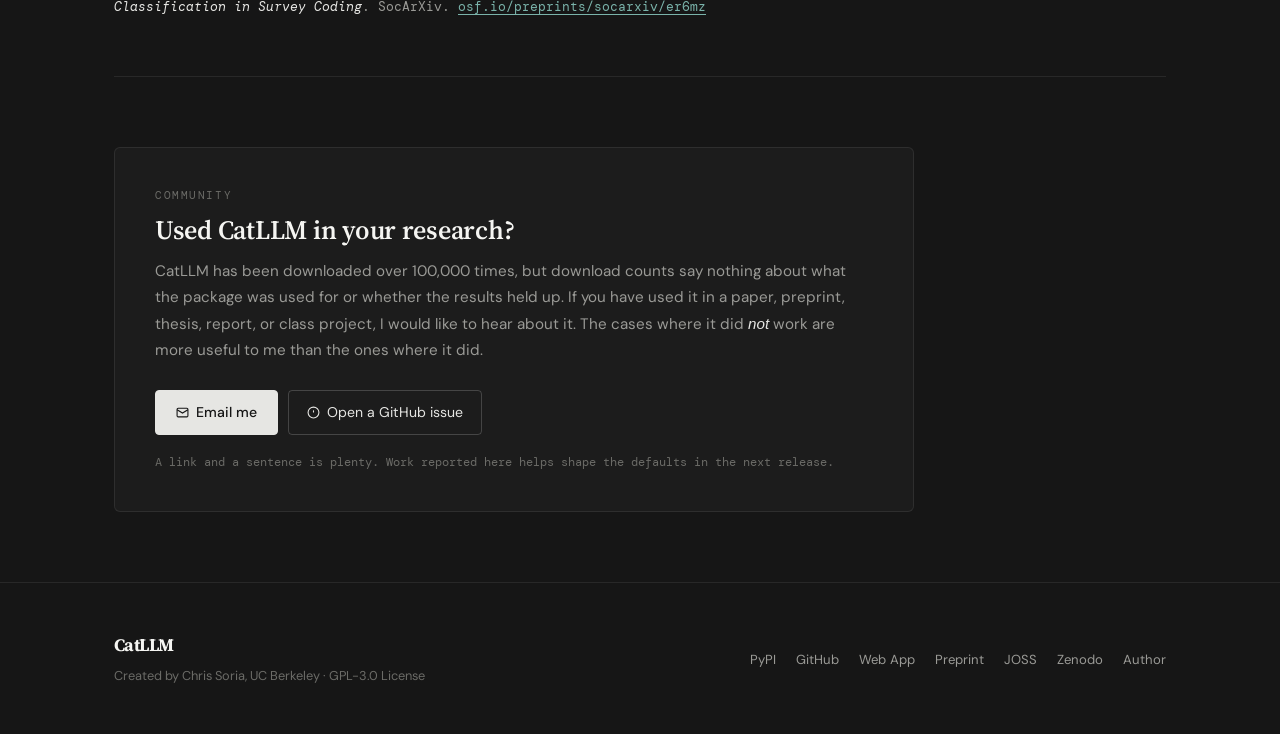
==== commit 37d1768b: "site: trim the share section to heading, ask, and buttons Drops the three-bullet list of research ga" ====
--- a/index.html
+++ b/index.html
@@ -889,39 +889,10 @@
       color: var(--text-2);
       font-size: 0.95rem;
       line-height: 1.7;
-      margin-bottom: 22px;
+      margin-bottom: 26px;
     }
 
     .share-desc em { color: var(--text); font-style: italic; }
-
-    .share-list {
-      list-style: none;
-      margin: 0 0 26px;
-      padding: 0;
-      display: grid;
-      gap: 9px;
-    }
-
-    .share-list li {
-      position: relative;
-      padding-left: 20px;
-      color: var(--text-2);
-      font-size: 0.9rem;
-      line-height: 1.6;
-    }
-
-    /* Teal dot instead of a list marker — matches the accent used for
-       links elsewhere and keeps the hanging indent aligned. */
-    .share-list li::before {
-      content: '';
-      position: absolute;
-      left: 2px;
-      top: 0.62em;
-      width: 5px;
-      height: 5px;
-      border-radius: 50%;
-      background: var(--teal);
-    }
 
     .share-cta {
       display: flex;
@@ -1602,14 +1573,9 @@
       <p class="share-desc">
         CatLLM has been downloaded over 100,000 times, but download counts say nothing about what
         the package was used for or whether the results held up. If you have used it in a paper,
-        preprint, thesis, report, or class project, I would like to hear about it — and the cases
-        where it did <em>not</em> work are more useful to me than the ones where it did.
+        preprint, thesis, report, or class project, I would like to hear about it. The cases where
+        it did <em>not</em> work are more useful to me than the ones where it did.
       </p>
-      <ul class="share-list">
-        <li>Non-English text and non-U.S. contexts, which the validation studies barely cover</li>
-        <li>Domains that have not been benchmarked: clinical notes, interview transcripts, historical documents, open-ended feedback</li>
-        <li>Failure modes, surprising results, or defaults that turned out to be wrong for your data</li>
-      </ul>
       <div class="share-cta">
         <a href="mailto:chrissoria@berkeley.edu?subject=I%20used%20CatLLM%20in%20my%20research" class="btn-primary">
           <svg width="13" height="13" viewBox="0 0 24 24" fill="none" stroke="currentColor" stroke-width="2"><rect x="2" y="4" width="20" height="16" rx="2"/><path d="m2 7 10 6 10-6"/></svg>
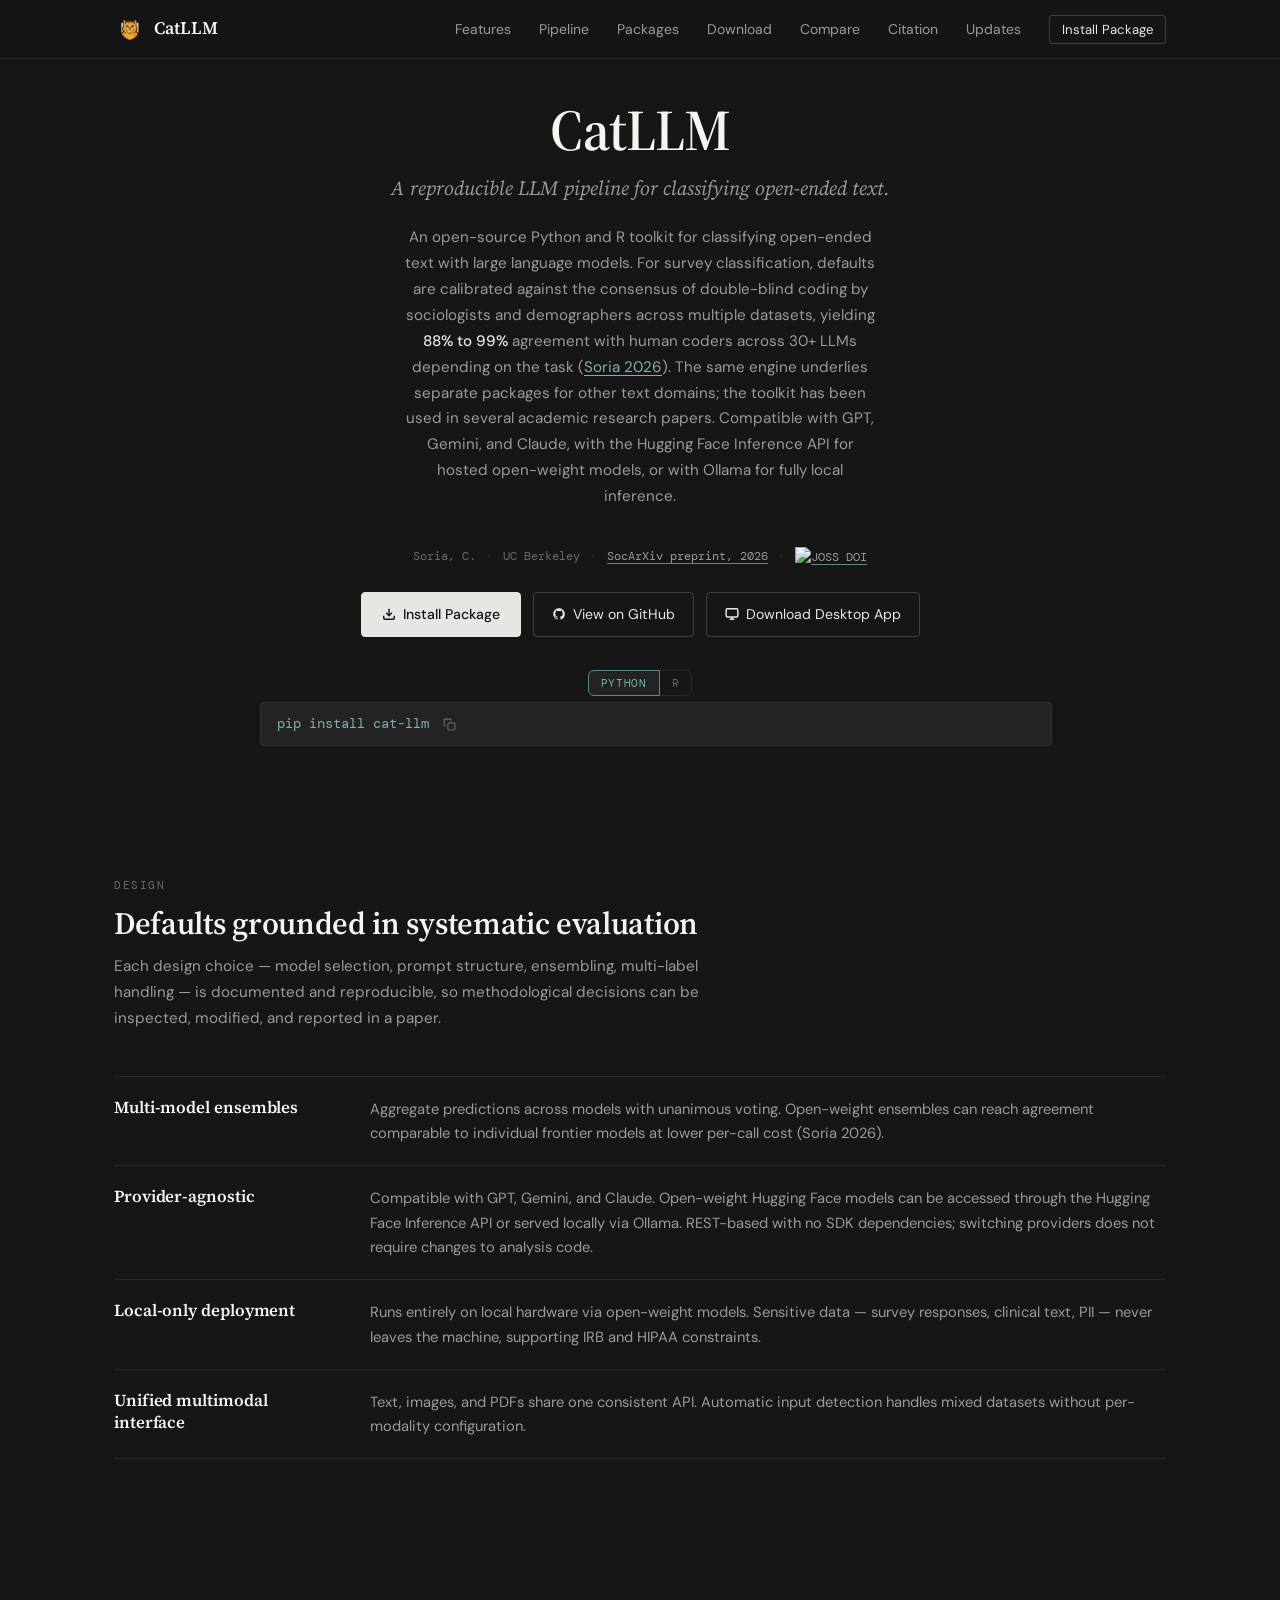
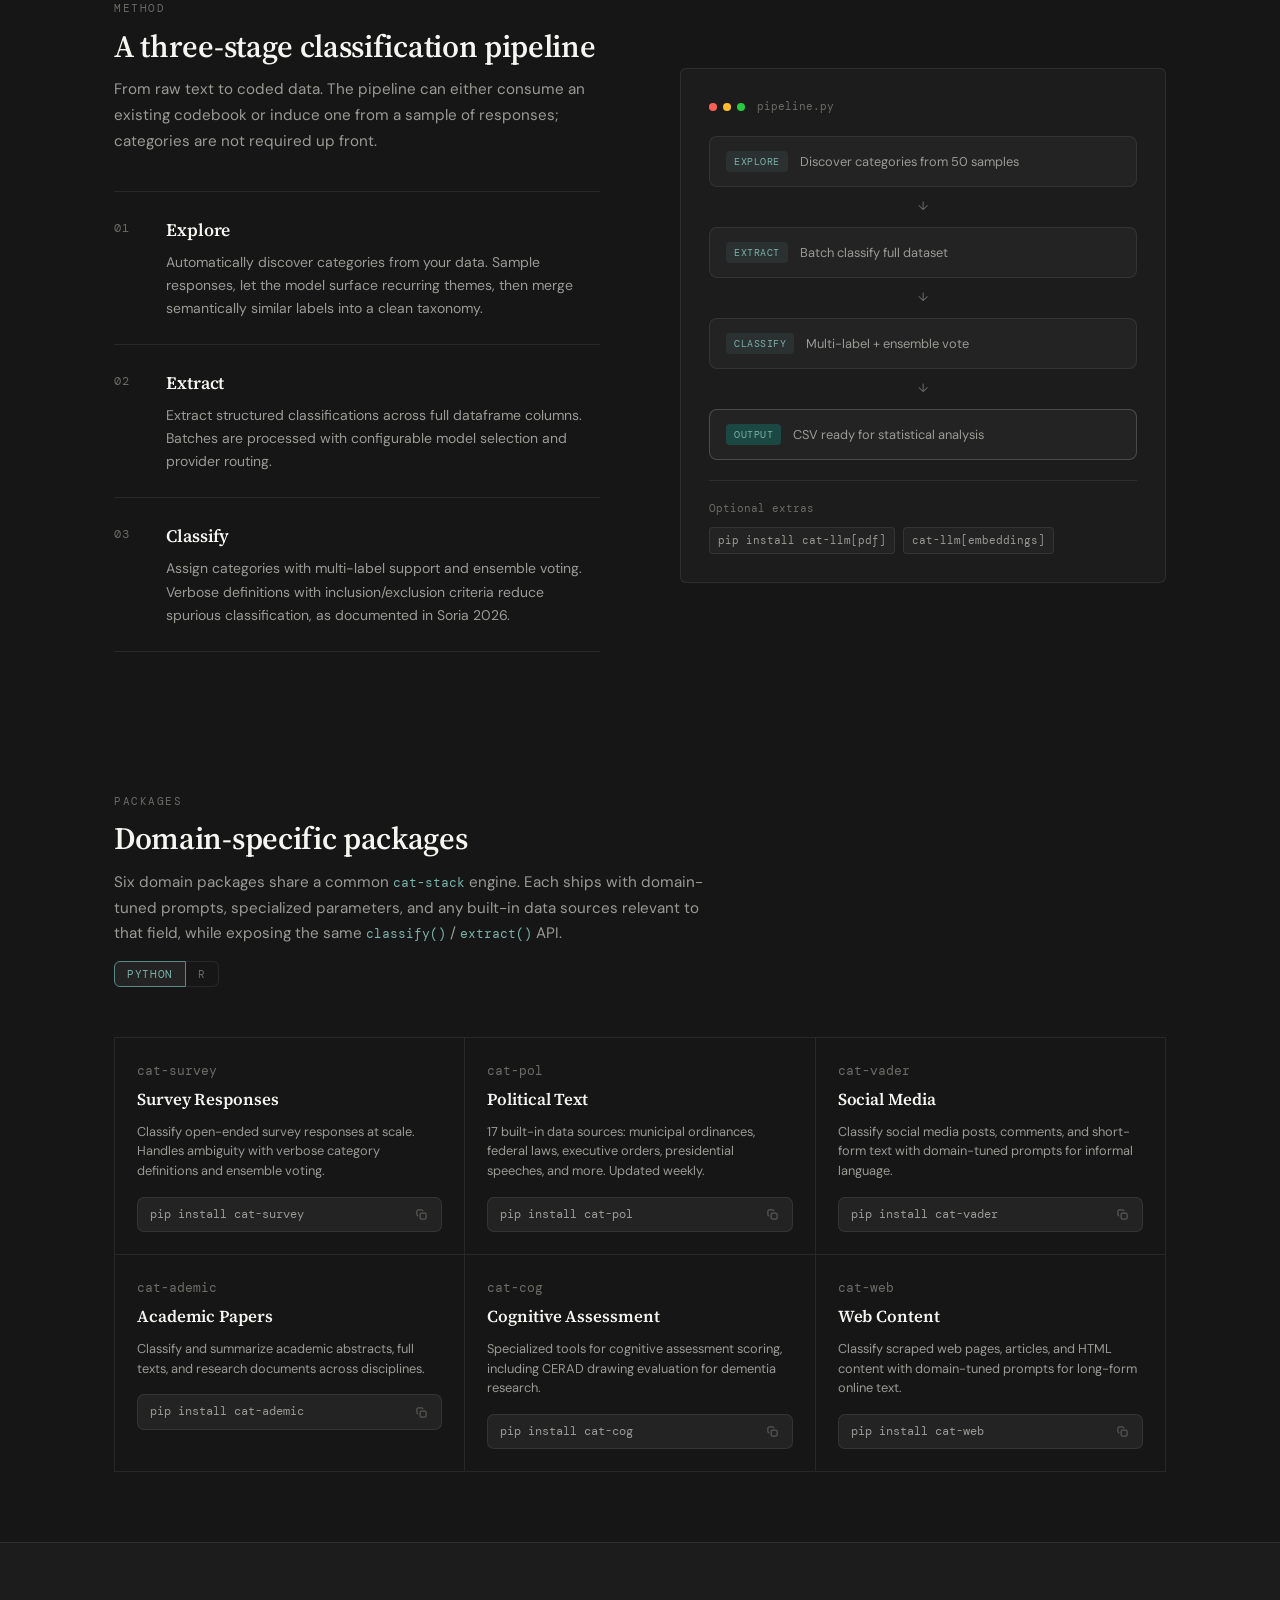
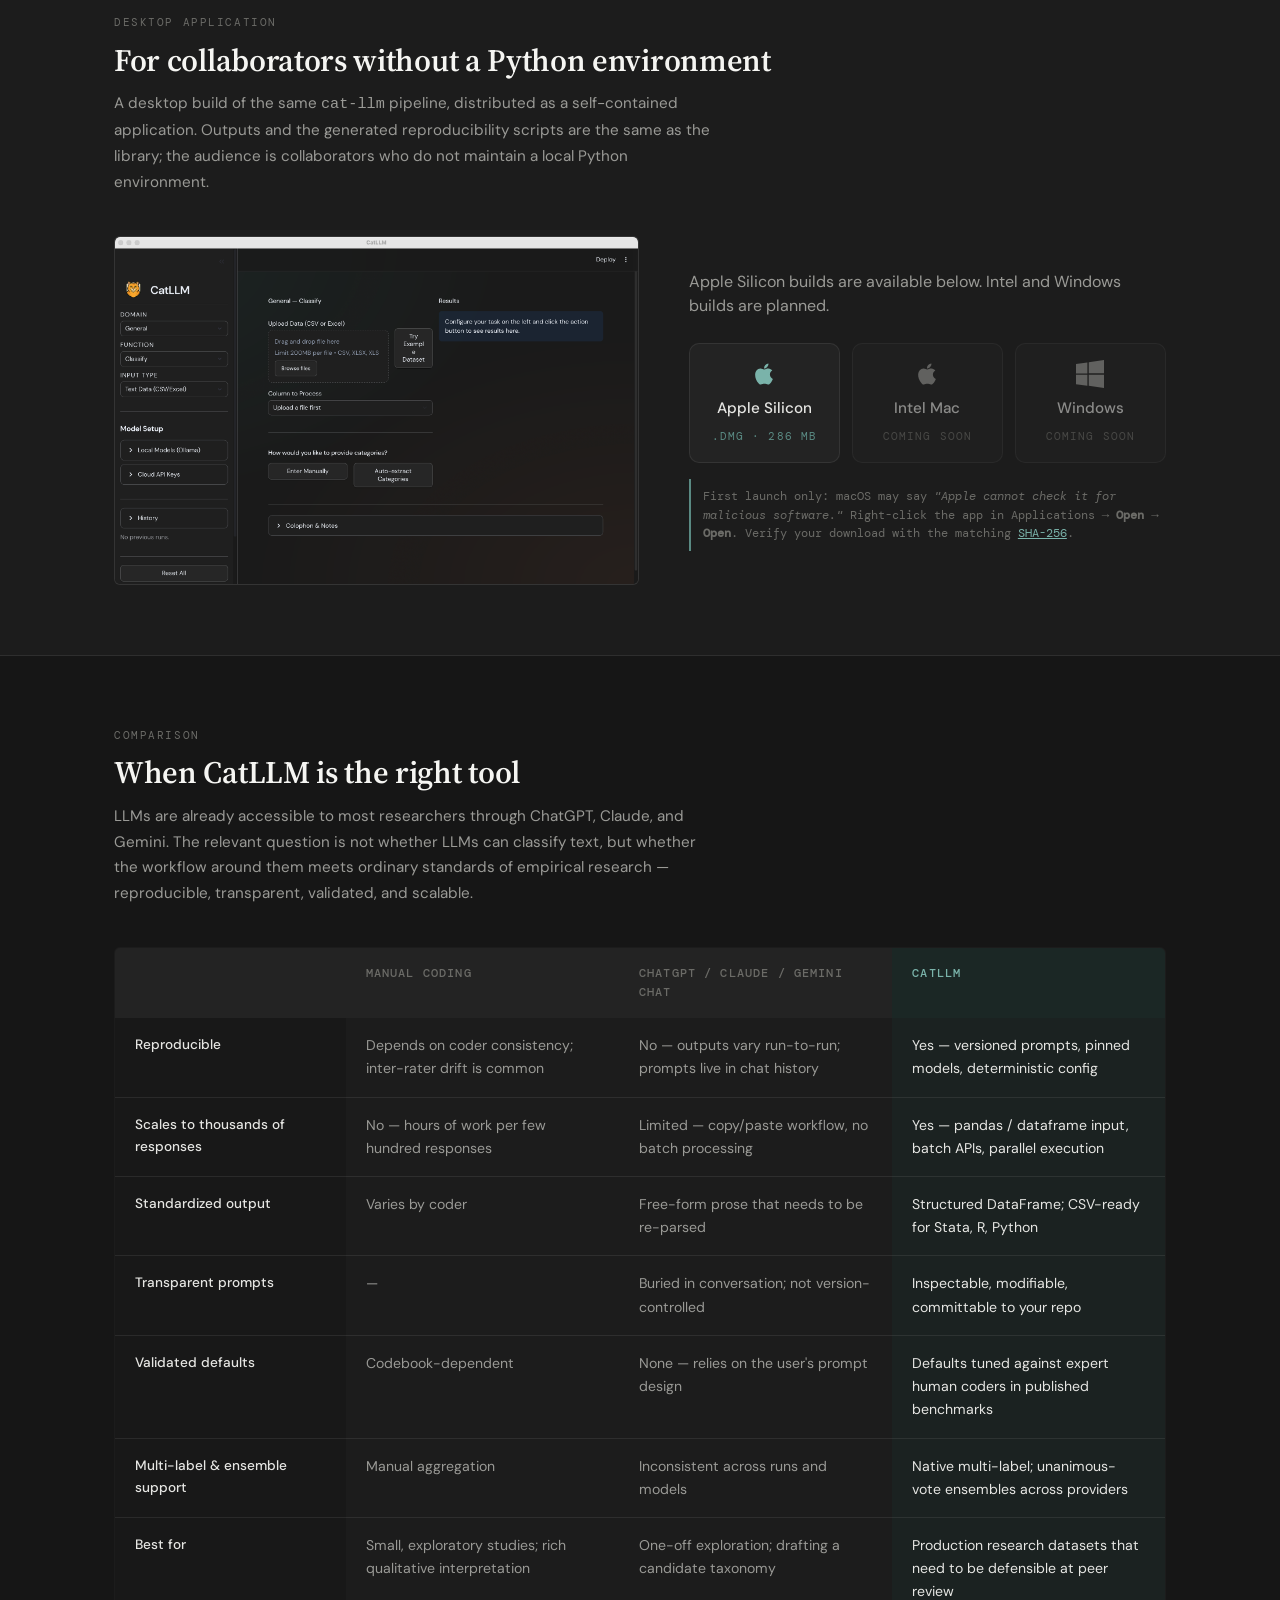
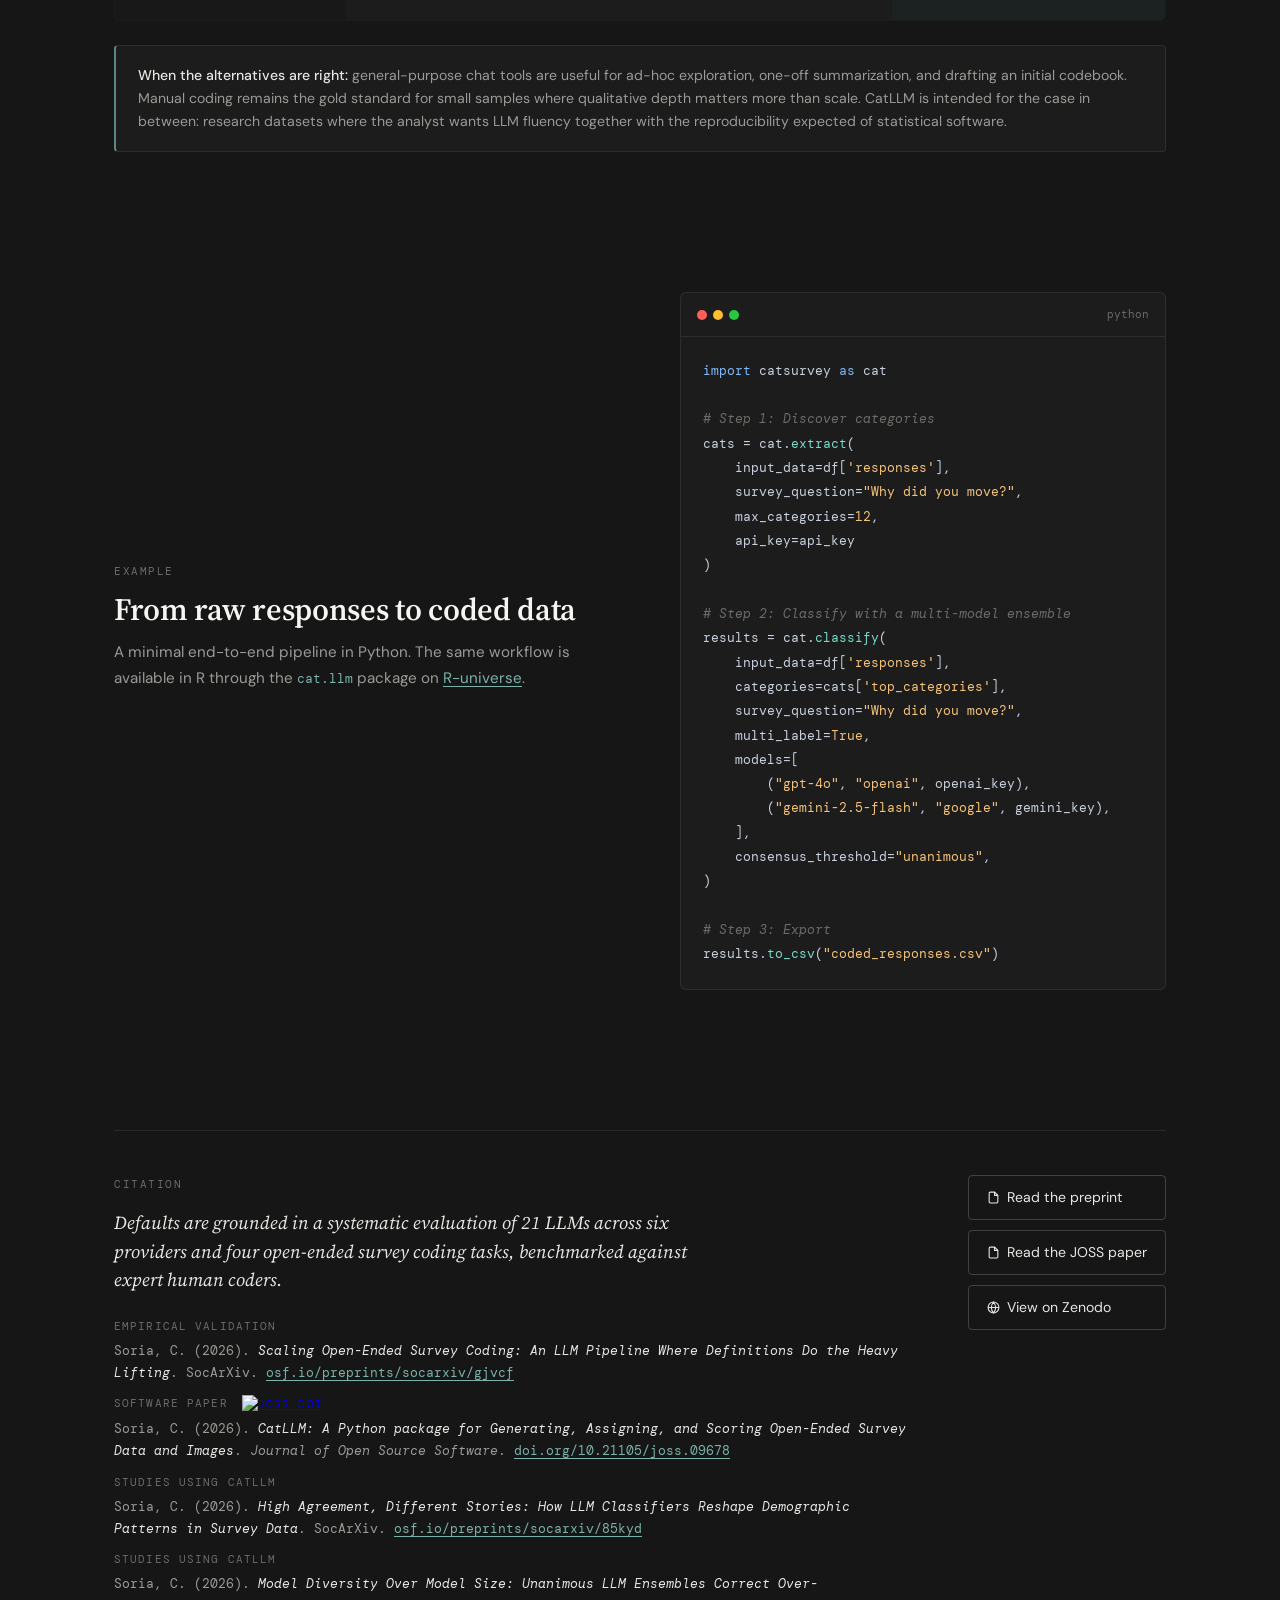
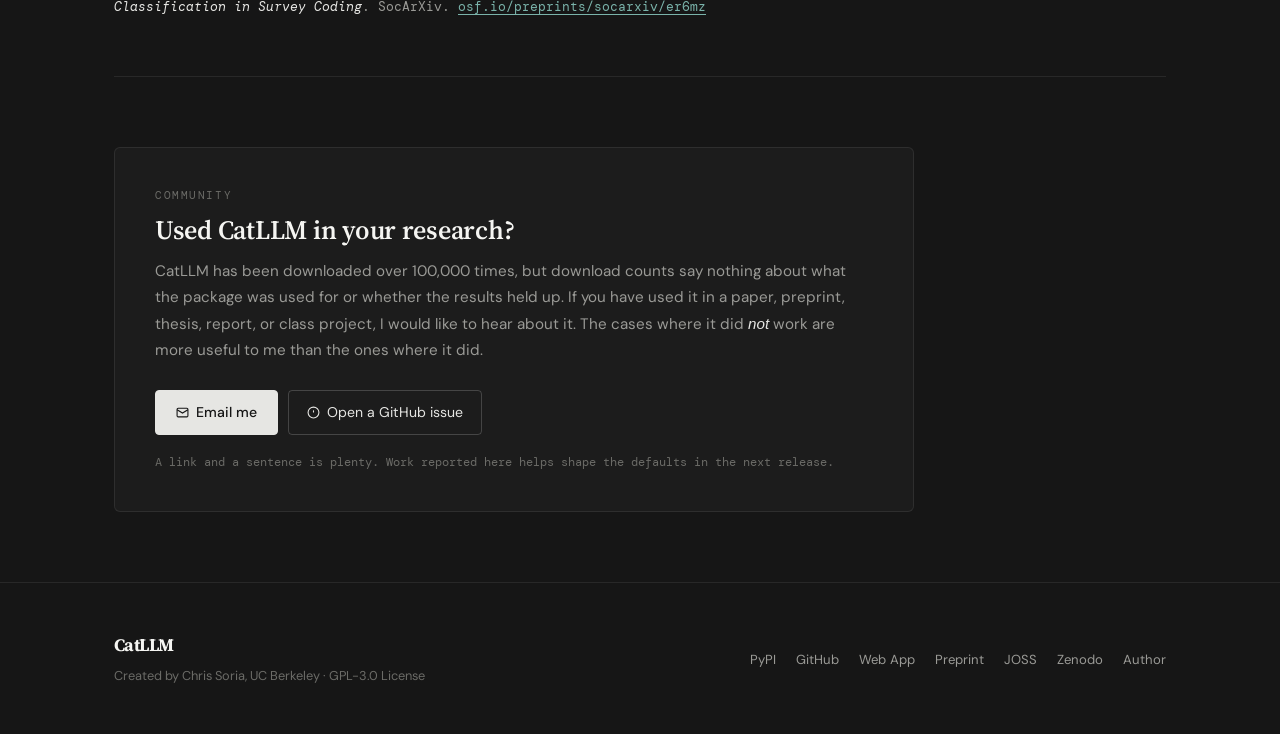
==== commit 03a1635f: "site: move Updates to its own page at /updates.html Adds an Updates page listing the 20 posts writte" ====
--- a/index.html
+++ b/index.html
@@ -96,906 +96,7 @@
   <link rel="preconnect" href="https://fonts.googleapis.com" />
   <link rel="preconnect" href="https://fonts.gstatic.com" crossorigin />
   <link href="https://fonts.googleapis.com/css2?family=Source+Serif+4:ital,opsz,wght@0,8..60,400;0,8..60,500;0,8..60,600;0,8..60,700;1,8..60,400&family=DM+Mono:ital,wght@0,300;0,400;0,500;1,300&family=DM+Sans:ital,opsz,wght@0,9..40,300;0,9..40,400;0,9..40,500;1,9..40,300&display=swap" rel="stylesheet" />
-  <style>
-    /* ── Reset & Variables ─────────────────────────────── */
-    *, *::before, *::after { box-sizing: border-box; margin: 0; padding: 0; }
-
-    :root {
-      --bg:         #161616;
-      --bg-2:       #1c1c1c;
-      --bg-3:       #232323;
-      --border:     rgba(255,255,255,0.08);
-      --border-hi:  rgba(255,255,255,0.18);
-      --teal:       #7ab3aa;
-      --teal-dim:   #5a8a83;
-      --teal-glow:  rgba(122,179,170,0.10);
-      --teal-glow2: rgba(122,179,170,0.04);
-      --orange:     #c8946a;
-      --orange-glow: rgba(200,148,106,0.10);
-      --text:       #e6e6e3;
-      --text-2:     #9a9a96;
-      --text-3:     #6b6b67;
-      --white:      #f5f5f2;
-      --amber:      #c8946a;
-      --radius:     4px;
-      --radius-lg:  6px;
-      --font-sans:  'DM Sans', sans-serif;
-      --font-mono:  'DM Mono', monospace;
-      --font-disp:  'Source Serif 4', Charter, 'Iowan Old Style', Georgia, serif;
-    }
-
-    html { scroll-behavior: smooth; }
-
-    body {
-      background: var(--bg);
-      color: var(--text);
-      font-family: var(--font-sans);
-      font-size: 16px;
-      line-height: 1.65;
-      overflow-x: hidden;
-    }
-
-    .dot-grid { display: none; }
-
-    /* ── Layout ─────────────────────────────────────────── */
-    .container {
-      max-width: 1100px;
-      margin: 0 auto;
-      padding: 0 24px;
-      position: relative;
-      z-index: 1;
-    }
-
-    section { position: relative; z-index: 1; }
-
-    /* ── Nav ─────────────────────────────────────────────── */
-    nav {
-      position: fixed;
-      top: 0; left: 0; right: 0;
-      z-index: 100;
-      background: rgba(22,22,22,0.92);
-      border-bottom: 1px solid var(--border);
-    }
-
-    .nav-inner {
-      max-width: 1100px;
-      margin: 0 auto;
-      padding: 0 24px;
-      height: 58px;
-      display: flex;
-      align-items: center;
-      justify-content: space-between;
-    }
-
-    .nav-logo {
-      font-family: var(--font-disp);
-      font-weight: 600;
-      font-size: 1.1rem;
-      color: var(--white);
-      text-decoration: none;
-      letter-spacing: 0;
-      display: flex;
-      align-items: center;
-      gap: 8px;
-    }
-
-    .nav-logo-mark {
-      height: 24px;
-      width: auto;
-      display: block;
-    }
-
-    .nav-links {
-      display: flex;
-      gap: 28px;
-      list-style: none;
-      align-items: center;
-    }
-
-    .nav-links a {
-      color: var(--text-2);
-      text-decoration: none;
-      font-size: 0.875rem;
-      font-weight: 400;
-      transition: color 0.2s;
-    }
-
-    .nav-links a:hover { color: var(--text); }
-
-    .nav-cta {
-      color: var(--text) !important;
-      padding: 5px 12px;
-      border: 1px solid var(--border-hi);
-      border-radius: 3px;
-      font-weight: 400 !important;
-      font-size: 0.82rem !important;
-      transition: border-color 0.2s, color 0.2s !important;
-    }
-
-    .nav-cta:hover { color: var(--teal) !important; border-color: var(--teal-dim); }
-
-    /* ── Hero ─────────────────────────────────────────────── */
-    .hero {
-      padding: 100px 0 60px;
-    }
-
-    .hero-inner {
-      max-width: 760px;
-      margin: 0 auto;
-      text-align: center;
-    }
-
-    .hero-inner .hero-desc { margin-left: auto; margin-right: auto; }
-    .hero-inner .hero-citation { margin-left: auto; margin-right: auto; justify-content: center; }
-    .hero-inner .hero-actions { justify-content: center; }
-    .hero-inner .install-cmd { margin-left: auto; margin-right: auto; }
-    .hero-inner .lang-tabs { justify-content: center; }
-
-    .hero-title {
-      font-family: var(--font-disp);
-      font-size: clamp(2.4rem, 4.5vw, 3.6rem);
-      font-weight: 600;
-      line-height: 1.05;
-      letter-spacing: -0.015em;
-      color: var(--white);
-      margin-bottom: 14px;
-    }
-
-    .hero-title .teal { color: inherit; font-style: italic; font-weight: 500; }
-
-    .hero-subtitle {
-      font-family: var(--font-disp);
-      font-size: clamp(1.05rem, 2vw, 1.25rem);
-      font-weight: 400;
-      font-style: italic;
-      color: var(--text-2);
-      line-height: 1.45;
-      margin-bottom: 22px;
-      letter-spacing: 0;
-    }
-
-    .hero-desc {
-      color: var(--text-2);
-      font-size: 0.95rem;
-      line-height: 1.7;
-      margin-bottom: 36px;
-      max-width: 480px;
-    }
-
-    .hero-desc strong {
-      color: var(--text);
-      font-weight: 500;
-    }
-
-    .hero-citation {
-      display: flex;
-      gap: 10px;
-      align-items: center;
-      flex-wrap: wrap;
-      font-family: var(--font-mono);
-      font-size: 0.76rem;
-      color: var(--text-3);
-      margin-bottom: 26px;
-      padding: 0;
-      max-width: fit-content;
-    }
-
-    .hero-citation a {
-      color: var(--text-2);
-      text-decoration: underline;
-      text-decoration-color: var(--teal-dim);
-      text-underline-offset: 3px;
-      text-decoration-thickness: 1px;
-      transition: color 0.2s;
-    }
-
-    .hero-citation a:hover { color: var(--teal); }
-
-    .citation-sep { color: var(--text-3); opacity: 0.45; }
-
-    .hero-actions {
-      display: flex;
-      gap: 12px;
-      flex-wrap: wrap;
-      margin-bottom: 32px;
-    }
-
-    .btn-primary {
-      display: inline-flex;
-      align-items: center;
-      gap: 7px;
-      background: var(--text);
-      color: var(--bg);
-      font-family: var(--font-sans);
-      font-size: 0.88rem;
-      font-weight: 500;
-      padding: 10px 20px;
-      border-radius: var(--radius);
-      text-decoration: none;
-      transition: background 0.15s;
-      border: 1px solid var(--text);
-    }
-
-    .btn-primary:hover {
-      background: var(--white);
-      border-color: var(--white);
-    }
-
-    .btn-secondary {
-      display: inline-flex;
-      align-items: center;
-      gap: 7px;
-      background: transparent;
-      color: var(--text);
-      font-family: var(--font-sans);
-      font-size: 0.88rem;
-      font-weight: 400;
-      padding: 10px 18px;
-      border-radius: var(--radius);
-      border: 1px solid var(--border-hi);
-      text-decoration: none;
-      transition: border-color 0.15s, color 0.15s;
-    }
-
-    .btn-secondary:hover {
-      border-color: var(--text-2);
-      color: var(--white);
-    }
-
-    .install-cmd {
-      display: inline-flex;
-      align-items: center;
-      gap: 12px;
-      background: var(--bg-3);
-      border: 1px solid var(--border);
-      border-radius: var(--radius);
-      padding: 10px 16px;
-      cursor: pointer;
-      transition: border-color 0.2s;
-      max-width: fit-content;
-      /* Pin width to fit the longer R install command so the card stays
-         the same size when toggling Python ↔ R, preventing the hero from
-         reflowing (and the three buttons from wrapping on narrow widths). */
-      min-width: 72ch;
-    }
-    @media (max-width: 900px) {
-      /* Once the hero stacks to one column, the 72ch min-width overflows
-         the content column. Drop it and let the code wrap inside. */
-      .install-cmd {
-        min-width: 0;
-        max-width: 100%;
-      }
-      .install-cmd code { white-space: normal; word-break: break-all; }
-    }
-
-    .install-cmd:hover { border-color: var(--border-hi); }
-
-    .install-cmd code {
-      font-family: var(--font-mono);
-      font-size: 0.85rem;
-      color: var(--teal);
-      white-space: nowrap;
-    }
-
-    /* Language-picker tabs. Two shapes: hero-attached and inline-pill. */
-    .lang-tabs {
-      display: inline-flex;
-      gap: 0;
-      background: transparent;
-      margin-bottom: 6px;
-    }
-    .lang-tab {
-      font-family: var(--font-mono);
-      font-size: 0.7rem;
-      letter-spacing: 0.06em;
-      text-transform: uppercase;
-      padding: 5px 12px;
-      border: 1px solid var(--border);
-      border-radius: 0;
-      background: transparent;
-      color: var(--text-3);
-      cursor: pointer;
-      transition: color 0.18s ease, background 0.18s ease, border-color 0.18s ease;
-    }
-    .lang-tab:first-child { border-top-left-radius: 6px; border-bottom-left-radius: 6px; }
-    .lang-tab:last-child  { border-top-right-radius: 6px; border-bottom-right-radius: 6px; border-left: none; }
-    .lang-tab:hover { color: var(--text); }
-    .lang-tab.is-active {
-      background: var(--bg-3);
-      color: var(--teal);
-      border-color: var(--teal-dim);
-    }
-    .lang-tab.is-active + .lang-tab { border-left-color: var(--border); }
-
-    .lang-tabs--inline {
-      margin-top: 14px;
-    }
-
-    .copy-btn {
-      background: none;
-      border: none;
-      cursor: pointer;
-      color: var(--text-3);
-      padding: 2px;
-      transition: color 0.2s;
-      display: flex;
-      align-items: center;
-    }
-
-    .copy-btn:hover { color: var(--text); }
-    .copy-btn.copied { color: var(--teal); }
-
-    .c-keyword  { color: #7eb8f7; }
-    .c-func     { color: #79d9c7; }
-    .c-string   { color: #f5c27a; }
-    .c-comment  { color: var(--text-3); font-style: italic; }
-    .c-param    { color: #c8d0de; }
-    .c-value    { color: #f5c27a; }
-
-    /* ── Section headers ─────────────────────────────────── */
-    .section-label {
-      font-family: var(--font-mono);
-      font-size: 0.7rem;
-      color: var(--text-3);
-      letter-spacing: 0.14em;
-      text-transform: uppercase;
-      margin-bottom: 10px;
-    }
-
-    .section-title {
-      font-family: var(--font-disp);
-      font-size: clamp(1.5rem, 2.6vw, 1.95rem);
-      font-weight: 600;
-      color: var(--white);
-      letter-spacing: -0.01em;
-      line-height: 1.2;
-      margin-bottom: 12px;
-    }
-
-    .section-desc {
-      color: var(--text-2);
-      font-size: 0.95rem;
-      line-height: 1.7;
-      max-width: 600px;
-    }
-
-    /* ── Features ─────────────────────────────────────────── */
-    .features { padding: 70px 0; }
-
-    .features-header { margin-bottom: 44px; }
-
-    .features-list {
-      margin: 0;
-      padding: 0;
-      border-top: 1px solid var(--border);
-    }
-
-    .features-list > div {
-      display: grid;
-      grid-template-columns: 220px 1fr;
-      gap: 36px;
-      padding: 20px 0;
-      border-bottom: 1px solid var(--border);
-    }
-
-    .features-list dt {
-      font-family: var(--font-disp);
-      font-size: 1.05rem;
-      font-weight: 600;
-      color: var(--white);
-      letter-spacing: -0.005em;
-      line-height: 1.3;
-    }
-
-    .features-list dd {
-      margin: 0;
-      font-size: 0.92rem;
-      color: var(--text-2);
-      line-height: 1.65;
-    }
-
-    @media (max-width: 720px) {
-      .features-list > div {
-        grid-template-columns: 1fr;
-        gap: 4px;
-      }
-    }
-
-    /* ── Pipeline ─────────────────────────────────────────── */
-    .pipeline { padding: 70px 0; }
-
-    .pipeline-inner {
-      display: grid;
-      grid-template-columns: 1fr 1fr;
-      gap: 80px;
-      align-items: center;
-    }
-
-    .pipeline-steps {
-      display: flex;
-      flex-direction: column;
-      gap: 0;
-    }
-
-    .pipeline-step {
-      display: flex;
-      gap: 20px;
-      padding: 24px 0;
-      border-bottom: 1px solid var(--border);
-      cursor: default;
-      transition: all 0.2s;
-    }
-
-    .pipeline-step:first-child { border-top: 1px solid var(--border); }
-
-    .step-num {
-      font-family: var(--font-mono);
-      font-size: 0.78rem;
-      color: var(--text-3);
-      width: 32px;
-      flex-shrink: 0;
-      margin-top: 2px;
-      letter-spacing: 0.05em;
-    }
-
-    .step-content {}
-
-    .step-title {
-      font-family: var(--font-disp);
-      font-size: 1.1rem;
-      font-weight: 600;
-      color: var(--white);
-      letter-spacing: -0.005em;
-      margin-bottom: 6px;
-    }
-
-    .step-desc {
-      font-size: 0.875rem;
-      color: var(--text-2);
-      line-height: 1.65;
-    }
-
-    .pipeline-visual {
-      background: var(--bg-2);
-      border: 1px solid var(--border);
-      border-radius: var(--radius-lg);
-      padding: 28px;
-      position: relative;
-      overflow: hidden;
-    }
-
-    .pv-header {
-      display: flex;
-      align-items: center;
-      gap: 6px;
-      margin-bottom: 20px;
-    }
-
-    .pv-dot {
-      width: 8px; height: 8px;
-      border-radius: 50%;
-    }
-
-    .pv-title {
-      font-family: var(--font-mono);
-      font-size: 0.7rem;
-      color: var(--text-3);
-      margin-left: 6px;
-    }
-
-    .pv-flow {
-      display: flex;
-      flex-direction: column;
-      gap: 10px;
-    }
-
-    .pv-stage {
-      background: var(--bg-3);
-      border: 1px solid var(--border);
-      border-radius: 8px;
-      padding: 14px 16px;
-      display: flex;
-      align-items: center;
-      gap: 12px;
-      transition: border-color 0.2s;
-    }
-
-    .pv-stage:hover { border-color: var(--border-hi); }
-
-    .pv-stage-badge {
-      font-family: var(--font-mono);
-      font-size: 0.65rem;
-      color: var(--teal);
-      background: var(--teal-glow);
-      padding: 2px 8px;
-      border-radius: 4px;
-      white-space: nowrap;
-      letter-spacing: 0.05em;
-    }
-
-    .pv-stage-desc {
-      font-size: 0.8rem;
-      color: var(--text-2);
-    }
-
-    .pv-arrow {
-      text-align: center;
-      color: var(--text-3);
-      font-size: 0.75rem;
-    }
-
-    /* ── Domain Packages ──────────────────────────────────── */
-    .packages { padding: 70px 0; }
-
-    .packages-header { margin-bottom: 44px; }
-
-    .packages-grid {
-      display: grid;
-      grid-template-columns: repeat(3, 1fr);
-      gap: 0;
-      border-top: 1px solid var(--border);
-      border-left: 1px solid var(--border);
-    }
-
-    .pkg-card {
-      background: transparent;
-      border-right: 1px solid var(--border);
-      border-bottom: 1px solid var(--border);
-      padding: 22px 22px;
-      position: relative;
-    }
-
-    .pkg-tag {
-      display: none;
-    }
-
-    .pkg-name {
-      font-family: var(--font-mono);
-      font-size: 0.82rem;
-      color: var(--text-3);
-      font-weight: 400;
-      margin-bottom: 4px;
-    }
-
-    .pkg-domain {
-      font-family: var(--font-disp);
-      font-size: 1.05rem;
-      font-weight: 600;
-      color: var(--white);
-      letter-spacing: -0.005em;
-      margin-bottom: 8px;
-    }
-
-    .pkg-desc {
-      font-size: 0.8rem;
-      color: var(--text-2);
-      line-height: 1.55;
-      margin-bottom: 16px;
-    }
-
-    .pkg-install {
-      display: flex;
-      align-items: center;
-      gap: 8px;
-      background: var(--bg-3);
-      border: 1px solid var(--border);
-      border-radius: 7px;
-      padding: 7px 12px;
-      cursor: pointer;
-      transition: border-color 0.2s;
-    }
-
-    .pkg-install:hover { border-color: var(--border-hi); }
-
-    .pkg-install code {
-      font-family: var(--font-mono);
-      font-size: 0.73rem;
-      color: var(--text-2);
-      flex: 1;
-    }
-
-    .pkg-install .copy-btn {
-      color: var(--text-3);
-    }
-
-    /* ── Comparison section ──────────────────────────────── */
-    .compare { padding: 70px 0; }
-
-    .compare-header { margin-bottom: 40px; }
-
-    .compare-table {
-      width: 100%;
-      border-collapse: collapse;
-      background: var(--bg-2);
-      border: 1px solid var(--border);
-      border-radius: var(--radius-lg);
-      overflow: hidden;
-      font-size: 0.88rem;
-    }
-
-    .compare-table th,
-    .compare-table td {
-      padding: 16px 20px;
-      text-align: left;
-      border-bottom: 1px solid var(--border);
-      vertical-align: top;
-    }
-
-    .compare-table tr:last-child th,
-    .compare-table tr:last-child td { border-bottom: none; }
-
-    .compare-table thead th {
-      font-family: var(--font-mono);
-      font-size: 0.72rem;
-      letter-spacing: 0.1em;
-      text-transform: uppercase;
-      color: var(--text-3);
-      font-weight: 500;
-      background: var(--bg-3);
-      border-bottom: 1px solid var(--border);
-    }
-
-    .compare-table thead th.col-ours {
-      color: var(--teal);
-      background: rgba(0,220,195,0.05);
-    }
-
-    .compare-table tbody th {
-      font-weight: 500;
-      color: var(--text);
-      font-size: 0.85rem;
-      width: 22%;
-      background: rgba(0,0,0,0.15);
-    }
-
-    .compare-table tbody td {
-      color: var(--text-2);
-      width: 26%;
-    }
-
-    .compare-table tbody td.col-ours {
-      color: var(--text);
-      background: rgba(0,220,195,0.03);
-    }
-
-    .compare-note {
-      margin-top: 24px;
-      padding: 18px 22px;
-      background: var(--bg-2);
-      border: 1px solid var(--border);
-      border-left: 2px solid var(--teal-dim);
-      border-radius: var(--radius);
-      font-size: 0.88rem;
-      color: var(--text-2);
-      line-height: 1.65;
-    }
-
-    .compare-note strong {
-      color: var(--text);
-      font-weight: 500;
-    }
-
-    @media (max-width: 760px) {
-      .compare-table { font-size: 0.78rem; }
-      .compare-table th, .compare-table td { padding: 10px 12px; }
-    }
-
-    /* ── Code section ─────────────────────────────────────── */
-    .code-section { padding: 70px 0; }
-
-    .code-inner {
-      display: grid;
-      grid-template-columns: 1fr 1fr;
-      gap: 80px;
-      align-items: center;
-    }
-
-    .code-block {
-      background: var(--bg-2);
-      border: 1px solid var(--border);
-      border-radius: var(--radius-lg);
-      overflow: hidden;
-      position: relative;
-    }
-
-    .code-header {
-      display: flex;
-      align-items: center;
-      justify-content: space-between;
-      padding: 12px 16px;
-      border-bottom: 1px solid var(--border);
-    }
-
-    .code-dots {
-      display: flex;
-      gap: 6px;
-    }
-
-    .code-dot {
-      width: 10px; height: 10px;
-      border-radius: 50%;
-    }
-
-    .code-lang {
-      font-family: var(--font-mono);
-      font-size: 0.7rem;
-      color: var(--text-3);
-    }
-
-    .code-body {
-      padding: 22px 22px;
-      font-family: var(--font-mono);
-      font-size: 0.8rem;
-      line-height: 1.9;
-      color: #c8d0de;
-      overflow-x: auto;
-    }
-
-    .code-text { white-space: pre; }
-
-    /* ── Research ─────────────────────────────────────────── */
-    .research { padding: 70px 0; }
-
-    .research-inner {
-      background: transparent;
-      border-top: 1px solid var(--border);
-      border-bottom: 1px solid var(--border);
-      padding: 44px 0;
-      display: grid;
-      grid-template-columns: 1fr auto;
-      gap: 50px;
-      align-items: start;
-      position: relative;
-    }
-
-    .research-quote {
-      font-family: var(--font-disp);
-      font-size: clamp(1rem, 1.6vw, 1.15rem);
-      font-weight: 400;
-      font-style: italic;
-      color: var(--text);
-      line-height: 1.55;
-      letter-spacing: 0;
-      margin-bottom: 22px;
-      max-width: 620px;
-    }
-
-    .research-cta {
-      flex-shrink: 0;
-    }
-
-    /* ── Share your work ──────────────────────────────────── */
-    .share { padding: 0 0 70px; }
-
-    .share-inner {
-      background: var(--bg-2);
-      border: 1px solid var(--border);
-      border-radius: var(--radius-lg);
-      padding: 38px 40px;
-      max-width: 800px;
-    }
-
-    .share-title {
-      font-family: var(--font-disp);
-      font-size: clamp(1.3rem, 2.2vw, 1.65rem);
-      font-weight: 600;
-      color: var(--white);
-      letter-spacing: -0.01em;
-      line-height: 1.25;
-      margin-bottom: 12px;
-    }
-
-    .share-desc {
-      color: var(--text-2);
-      font-size: 0.95rem;
-      line-height: 1.7;
-      margin-bottom: 26px;
-    }
-
-    .share-desc em { color: var(--text); font-style: italic; }
-
-    .share-cta {
-      display: flex;
-      gap: 10px;
-      flex-wrap: wrap;
-      align-items: center;
-    }
-
-    .share-note {
-      margin-top: 18px;
-      font-family: var(--font-mono);
-      font-size: 0.78rem;
-      color: var(--text-3);
-      line-height: 1.6;
-    }
-
-    /* ── Footer ───────────────────────────────────────────── */
-    footer {
-      border-top: 1px solid var(--border);
-      padding: 48px 0;
-      position: relative;
-      z-index: 1;
-    }
-
-    .footer-inner {
-      display: flex;
-      align-items: center;
-      justify-content: space-between;
-      gap: 24px;
-      flex-wrap: wrap;
-    }
-
-    .footer-logo {
-      font-family: var(--font-disp);
-      font-size: 1.1rem;
-      font-weight: 700;
-      color: var(--white);
-      letter-spacing: -0.03em;
-    }
-
-    .footer-meta {
-      font-size: 0.8rem;
-      color: var(--text-3);
-      line-height: 1.6;
-    }
-
-    .footer-meta a {
-      color: var(--text-3);
-      text-decoration: none;
-      transition: color 0.2s;
-    }
-
-    .footer-meta a:hover { color: var(--teal); }
-
-    .footer-links {
-      display: flex;
-      gap: 20px;
-      list-style: none;
-      flex-wrap: wrap;
-    }
-
-    .footer-links a {
-      font-size: 0.82rem;
-      color: var(--text-2);
-      text-decoration: none;
-      transition: color 0.2s;
-    }
-
-    .footer-links a:hover { color: var(--teal); }
-
-    /* Scroll-reveal removed — content visible by default. */
-    .reveal, .reveal.visible { opacity: 1; transform: none; }
-
-    /* ── Responsive ───────────────────────────────────────── */
-    @media (max-width: 1000px) {
-      /* Nav has 7 items + a CTA pill; below ~1000px they collide before
-         the CTA wraps to a second line. Collapse early — there's no
-         mobile menu, but the page is short enough to scroll. */
-      .nav-links { display: none; }
-    }
-
-    @media (max-width: 900px) {
-      .pipeline-inner { grid-template-columns: 1fr; }
-      .pipeline-visual { display: none; }
-      .packages-grid { grid-template-columns: repeat(2, 1fr); }
-      .code-inner { grid-template-columns: 1fr; }
-      .research-inner { grid-template-columns: 1fr; }
-      /* Stack the language tabs above the install snippet so they
-         don't sit beside it when the column narrows. width: max-content
-         keeps the tabs only as wide as their content (don't stretch). */
-      .lang-tabs { display: flex; width: max-content; }
-    }
-
-    @media (max-width: 560px) {
-      .packages-grid { grid-template-columns: 1fr; }
-      .hero { padding: 90px 0 50px; }
-      .research-inner { padding: 36px 0; }
-      .share-inner { padding: 26px 22px; }
-      .share-cta { flex-direction: column; align-items: stretch; }
-      .share-cta a { justify-content: center; }
-      .footer-inner { flex-direction: column; align-items: flex-start; }
-    }
-  </style>
+  <link rel="stylesheet" href="/assets/styles.css" />
 </head>
 <body>
 
@@ -1015,6 +116,7 @@
       <li><a href="#download">Download</a></li>
       <li><a href="#compare">Compare</a></li>
       <li><a href="#research">Citation</a></li>
+      <li><a href="/updates.html">Updates</a></li>
       <li><a href="https://pypi.org/project/cat-llm/" target="_blank" class="nav-cta" data-install-link data-url-python="https://pypi.org/project/cat-llm/" data-url-r="https://chrissoria.r-universe.dev/cat.llm">Install Package</a></li>
     </ul>
   </div>
--- a/assets/styles.css
+++ b/assets/styles.css
@@ -0,0 +1,981 @@
+/* CatLLM site styles.
+   Shared by index.html and updates.html. Extracted from the inline
+   <style> block so both pages stay on one set of tokens. */
+
+/* ── Reset & Variables ─────────────────────────────── */
+*, *::before, *::after { box-sizing: border-box; margin: 0; padding: 0; }
+
+:root {
+  --bg:         #161616;
+  --bg-2:       #1c1c1c;
+  --bg-3:       #232323;
+  --border:     rgba(255,255,255,0.08);
+  --border-hi:  rgba(255,255,255,0.18);
+  --teal:       #7ab3aa;
+  --teal-dim:   #5a8a83;
+  --teal-glow:  rgba(122,179,170,0.10);
+  --teal-glow2: rgba(122,179,170,0.04);
+  --orange:     #c8946a;
+  --orange-glow: rgba(200,148,106,0.10);
+  --text:       #e6e6e3;
+  --text-2:     #9a9a96;
+  --text-3:     #6b6b67;
+  --white:      #f5f5f2;
+  --amber:      #c8946a;
+  --radius:     4px;
+  --radius-lg:  6px;
+  --font-sans:  'DM Sans', sans-serif;
+  --font-mono:  'DM Mono', monospace;
+  --font-disp:  'Source Serif 4', Charter, 'Iowan Old Style', Georgia, serif;
+}
+
+html { scroll-behavior: smooth; }
+
+body {
+  background: var(--bg);
+  color: var(--text);
+  font-family: var(--font-sans);
+  font-size: 16px;
+  line-height: 1.65;
+  overflow-x: hidden;
+}
+
+.dot-grid { display: none; }
+
+/* ── Layout ─────────────────────────────────────────── */
+.container {
+  max-width: 1100px;
+  margin: 0 auto;
+  padding: 0 24px;
+  position: relative;
+  z-index: 1;
+}
+
+section { position: relative; z-index: 1; }
+
+/* ── Nav ─────────────────────────────────────────────── */
+nav {
+  position: fixed;
+  top: 0; left: 0; right: 0;
+  z-index: 100;
+  background: rgba(22,22,22,0.92);
+  border-bottom: 1px solid var(--border);
+}
+
+.nav-inner {
+  max-width: 1100px;
+  margin: 0 auto;
+  padding: 0 24px;
+  height: 58px;
+  display: flex;
+  align-items: center;
+  justify-content: space-between;
+}
+
+.nav-logo {
+  font-family: var(--font-disp);
+  font-weight: 600;
+  font-size: 1.1rem;
+  color: var(--white);
+  text-decoration: none;
+  letter-spacing: 0;
+  display: flex;
+  align-items: center;
+  gap: 8px;
+}
+
+.nav-logo-mark {
+  height: 24px;
+  width: auto;
+  display: block;
+}
+
+.nav-links {
+  display: flex;
+  gap: 28px;
+  list-style: none;
+  align-items: center;
+}
+
+.nav-links a {
+  color: var(--text-2);
+  text-decoration: none;
+  font-size: 0.875rem;
+  font-weight: 400;
+  transition: color 0.2s;
+}
+
+.nav-links a:hover { color: var(--text); }
+
+.nav-cta {
+  color: var(--text) !important;
+  padding: 5px 12px;
+  border: 1px solid var(--border-hi);
+  border-radius: 3px;
+  font-weight: 400 !important;
+  font-size: 0.82rem !important;
+  transition: border-color 0.2s, color 0.2s !important;
+}
+
+.nav-cta:hover { color: var(--teal) !important; border-color: var(--teal-dim); }
+
+/* ── Hero ─────────────────────────────────────────────── */
+.hero {
+  padding: 100px 0 60px;
+}
+
+.hero-inner {
+  max-width: 760px;
+  margin: 0 auto;
+  text-align: center;
+}
+
+.hero-inner .hero-desc { margin-left: auto; margin-right: auto; }
+.hero-inner .hero-citation { margin-left: auto; margin-right: auto; justify-content: center; }
+.hero-inner .hero-actions { justify-content: center; }
+.hero-inner .install-cmd { margin-left: auto; margin-right: auto; }
+.hero-inner .lang-tabs { justify-content: center; }
+
+.hero-title {
+  font-family: var(--font-disp);
+  font-size: clamp(2.4rem, 4.5vw, 3.6rem);
+  font-weight: 600;
+  line-height: 1.05;
+  letter-spacing: -0.015em;
+  color: var(--white);
+  margin-bottom: 14px;
+}
+
+.hero-title .teal { color: inherit; font-style: italic; font-weight: 500; }
+
+.hero-subtitle {
+  font-family: var(--font-disp);
+  font-size: clamp(1.05rem, 2vw, 1.25rem);
+  font-weight: 400;
+  font-style: italic;
+  color: var(--text-2);
+  line-height: 1.45;
+  margin-bottom: 22px;
+  letter-spacing: 0;
+}
+
+.hero-desc {
+  color: var(--text-2);
+  font-size: 0.95rem;
+  line-height: 1.7;
+  margin-bottom: 36px;
+  max-width: 480px;
+}
+
+.hero-desc strong {
+  color: var(--text);
+  font-weight: 500;
+}
+
+.hero-citation {
+  display: flex;
+  gap: 10px;
+  align-items: center;
+  flex-wrap: wrap;
+  font-family: var(--font-mono);
+  font-size: 0.76rem;
+  color: var(--text-3);
+  margin-bottom: 26px;
+  padding: 0;
+  max-width: fit-content;
+}
+
+.hero-citation a {
+  color: var(--text-2);
+  text-decoration: underline;
+  text-decoration-color: var(--teal-dim);
+  text-underline-offset: 3px;
+  text-decoration-thickness: 1px;
+  transition: color 0.2s;
+}
+
+.hero-citation a:hover { color: var(--teal); }
+
+.citation-sep { color: var(--text-3); opacity: 0.45; }
+
+.hero-actions {
+  display: flex;
+  gap: 12px;
+  flex-wrap: wrap;
+  margin-bottom: 32px;
+}
+
+.btn-primary {
+  display: inline-flex;
+  align-items: center;
+  gap: 7px;
+  background: var(--text);
+  color: var(--bg);
+  font-family: var(--font-sans);
+  font-size: 0.88rem;
+  font-weight: 500;
+  padding: 10px 20px;
+  border-radius: var(--radius);
+  text-decoration: none;
+  transition: background 0.15s;
+  border: 1px solid var(--text);
+}
+
+.btn-primary:hover {
+  background: var(--white);
+  border-color: var(--white);
+}
+
+.btn-secondary {
+  display: inline-flex;
+  align-items: center;
+  gap: 7px;
+  background: transparent;
+  color: var(--text);
+  font-family: var(--font-sans);
+  font-size: 0.88rem;
+  font-weight: 400;
+  padding: 10px 18px;
+  border-radius: var(--radius);
+  border: 1px solid var(--border-hi);
+  text-decoration: none;
+  transition: border-color 0.15s, color 0.15s;
+}
+
+.btn-secondary:hover {
+  border-color: var(--text-2);
+  color: var(--white);
+}
+
+.install-cmd {
+  display: inline-flex;
+  align-items: center;
+  gap: 12px;
+  background: var(--bg-3);
+  border: 1px solid var(--border);
+  border-radius: var(--radius);
+  padding: 10px 16px;
+  cursor: pointer;
+  transition: border-color 0.2s;
+  max-width: fit-content;
+  /* Pin width to fit the longer R install command so the card stays
+     the same size when toggling Python ↔ R, preventing the hero from
+     reflowing (and the three buttons from wrapping on narrow widths). */
+  min-width: 72ch;
+}
+@media (max-width: 900px) {
+  /* Once the hero stacks to one column, the 72ch min-width overflows
+     the content column. Drop it and let the code wrap inside. */
+  .install-cmd {
+    min-width: 0;
+    max-width: 100%;
+  }
+  .install-cmd code { white-space: normal; word-break: break-all; }
+}
+
+.install-cmd:hover { border-color: var(--border-hi); }
+
+.install-cmd code {
+  font-family: var(--font-mono);
+  font-size: 0.85rem;
+  color: var(--teal);
+  white-space: nowrap;
+}
+
+/* Language-picker tabs. Two shapes: hero-attached and inline-pill. */
+.lang-tabs {
+  display: inline-flex;
+  gap: 0;
+  background: transparent;
+  margin-bottom: 6px;
+}
+.lang-tab {
+  font-family: var(--font-mono);
+  font-size: 0.7rem;
+  letter-spacing: 0.06em;
+  text-transform: uppercase;
+  padding: 5px 12px;
+  border: 1px solid var(--border);
+  border-radius: 0;
+  background: transparent;
+  color: var(--text-3);
+  cursor: pointer;
+  transition: color 0.18s ease, background 0.18s ease, border-color 0.18s ease;
+}
+.lang-tab:first-child { border-top-left-radius: 6px; border-bottom-left-radius: 6px; }
+.lang-tab:last-child  { border-top-right-radius: 6px; border-bottom-right-radius: 6px; border-left: none; }
+.lang-tab:hover { color: var(--text); }
+.lang-tab.is-active {
+  background: var(--bg-3);
+  color: var(--teal);
+  border-color: var(--teal-dim);
+}
+.lang-tab.is-active + .lang-tab { border-left-color: var(--border); }
+
+.lang-tabs--inline {
+  margin-top: 14px;
+}
+
+.copy-btn {
+  background: none;
+  border: none;
+  cursor: pointer;
+  color: var(--text-3);
+  padding: 2px;
+  transition: color 0.2s;
+  display: flex;
+  align-items: center;
+}
+
+.copy-btn:hover { color: var(--text); }
+.copy-btn.copied { color: var(--teal); }
+
+.c-keyword  { color: #7eb8f7; }
+.c-func     { color: #79d9c7; }
+.c-string   { color: #f5c27a; }
+.c-comment  { color: var(--text-3); font-style: italic; }
+.c-param    { color: #c8d0de; }
+.c-value    { color: #f5c27a; }
+
+/* ── Section headers ─────────────────────────────────── */
+.section-label {
+  font-family: var(--font-mono);
+  font-size: 0.7rem;
+  color: var(--text-3);
+  letter-spacing: 0.14em;
+  text-transform: uppercase;
+  margin-bottom: 10px;
+}
+
+.section-title {
+  font-family: var(--font-disp);
+  font-size: clamp(1.5rem, 2.6vw, 1.95rem);
+  font-weight: 600;
+  color: var(--white);
+  letter-spacing: -0.01em;
+  line-height: 1.2;
+  margin-bottom: 12px;
+}
+
+.section-desc {
+  color: var(--text-2);
+  font-size: 0.95rem;
+  line-height: 1.7;
+  max-width: 600px;
+}
+
+/* ── Features ─────────────────────────────────────────── */
+.features { padding: 70px 0; }
+
+.features-header { margin-bottom: 44px; }
+
+.features-list {
+  margin: 0;
+  padding: 0;
+  border-top: 1px solid var(--border);
+}
+
+.features-list > div {
+  display: grid;
+  grid-template-columns: 220px 1fr;
+  gap: 36px;
+  padding: 20px 0;
+  border-bottom: 1px solid var(--border);
+}
+
+.features-list dt {
+  font-family: var(--font-disp);
+  font-size: 1.05rem;
+  font-weight: 600;
+  color: var(--white);
+  letter-spacing: -0.005em;
+  line-height: 1.3;
+}
+
+.features-list dd {
+  margin: 0;
+  font-size: 0.92rem;
+  color: var(--text-2);
+  line-height: 1.65;
+}
+
+@media (max-width: 720px) {
+  .features-list > div {
+    grid-template-columns: 1fr;
+    gap: 4px;
+  }
+}
+
+/* ── Pipeline ─────────────────────────────────────────── */
+.pipeline { padding: 70px 0; }
+
+.pipeline-inner {
+  display: grid;
+  grid-template-columns: 1fr 1fr;
+  gap: 80px;
+  align-items: center;
+}
+
+.pipeline-steps {
+  display: flex;
+  flex-direction: column;
+  gap: 0;
+}
+
+.pipeline-step {
+  display: flex;
+  gap: 20px;
+  padding: 24px 0;
+  border-bottom: 1px solid var(--border);
+  cursor: default;
+  transition: all 0.2s;
+}
+
+.pipeline-step:first-child { border-top: 1px solid var(--border); }
+
+.step-num {
+  font-family: var(--font-mono);
+  font-size: 0.78rem;
+  color: var(--text-3);
+  width: 32px;
+  flex-shrink: 0;
+  margin-top: 2px;
+  letter-spacing: 0.05em;
+}
+
+.step-content {}
+
+.step-title {
+  font-family: var(--font-disp);
+  font-size: 1.1rem;
+  font-weight: 600;
+  color: var(--white);
+  letter-spacing: -0.005em;
+  margin-bottom: 6px;
+}
+
+.step-desc {
+  font-size: 0.875rem;
+  color: var(--text-2);
+  line-height: 1.65;
+}
+
+.pipeline-visual {
+  background: var(--bg-2);
+  border: 1px solid var(--border);
+  border-radius: var(--radius-lg);
+  padding: 28px;
+  position: relative;
+  overflow: hidden;
+}
+
+.pv-header {
+  display: flex;
+  align-items: center;
+  gap: 6px;
+  margin-bottom: 20px;
+}
+
+.pv-dot {
+  width: 8px; height: 8px;
+  border-radius: 50%;
+}
+
+.pv-title {
+  font-family: var(--font-mono);
+  font-size: 0.7rem;
+  color: var(--text-3);
+  margin-left: 6px;
+}
+
+.pv-flow {
+  display: flex;
+  flex-direction: column;
+  gap: 10px;
+}
+
+.pv-stage {
+  background: var(--bg-3);
+  border: 1px solid var(--border);
+  border-radius: 8px;
+  padding: 14px 16px;
+  display: flex;
+  align-items: center;
+  gap: 12px;
+  transition: border-color 0.2s;
+}
+
+.pv-stage:hover { border-color: var(--border-hi); }
+
+.pv-stage-badge {
+  font-family: var(--font-mono);
+  font-size: 0.65rem;
+  color: var(--teal);
+  background: var(--teal-glow);
+  padding: 2px 8px;
+  border-radius: 4px;
+  white-space: nowrap;
+  letter-spacing: 0.05em;
+}
+
+.pv-stage-desc {
+  font-size: 0.8rem;
+  color: var(--text-2);
+}
+
+.pv-arrow {
+  text-align: center;
+  color: var(--text-3);
+  font-size: 0.75rem;
+}
+
+/* ── Domain Packages ──────────────────────────────────── */
+.packages { padding: 70px 0; }
+
+.packages-header { margin-bottom: 44px; }
+
+.packages-grid {
+  display: grid;
+  grid-template-columns: repeat(3, 1fr);
+  gap: 0;
+  border-top: 1px solid var(--border);
+  border-left: 1px solid var(--border);
+}
+
+.pkg-card {
+  background: transparent;
+  border-right: 1px solid var(--border);
+  border-bottom: 1px solid var(--border);
+  padding: 22px 22px;
+  position: relative;
+}
+
+.pkg-tag {
+  display: none;
+}
+
+.pkg-name {
+  font-family: var(--font-mono);
+  font-size: 0.82rem;
+  color: var(--text-3);
+  font-weight: 400;
+  margin-bottom: 4px;
+}
+
+.pkg-domain {
+  font-family: var(--font-disp);
+  font-size: 1.05rem;
+  font-weight: 600;
+  color: var(--white);
+  letter-spacing: -0.005em;
+  margin-bottom: 8px;
+}
+
+.pkg-desc {
+  font-size: 0.8rem;
+  color: var(--text-2);
+  line-height: 1.55;
+  margin-bottom: 16px;
+}
+
+.pkg-install {
+  display: flex;
+  align-items: center;
+  gap: 8px;
+  background: var(--bg-3);
+  border: 1px solid var(--border);
+  border-radius: 7px;
+  padding: 7px 12px;
+  cursor: pointer;
+  transition: border-color 0.2s;
+}
+
+.pkg-install:hover { border-color: var(--border-hi); }
+
+.pkg-install code {
+  font-family: var(--font-mono);
+  font-size: 0.73rem;
+  color: var(--text-2);
+  flex: 1;
+}
+
+.pkg-install .copy-btn {
+  color: var(--text-3);
+}
+
+/* ── Comparison section ──────────────────────────────── */
+.compare { padding: 70px 0; }
+
+.compare-header { margin-bottom: 40px; }
+
+.compare-table {
+  width: 100%;
+  border-collapse: collapse;
+  background: var(--bg-2);
+  border: 1px solid var(--border);
+  border-radius: var(--radius-lg);
+  overflow: hidden;
+  font-size: 0.88rem;
+}
+
+.compare-table th,
+.compare-table td {
+  padding: 16px 20px;
+  text-align: left;
+  border-bottom: 1px solid var(--border);
+  vertical-align: top;
+}
+
+.compare-table tr:last-child th,
+.compare-table tr:last-child td { border-bottom: none; }
+
+.compare-table thead th {
+  font-family: var(--font-mono);
+  font-size: 0.72rem;
+  letter-spacing: 0.1em;
+  text-transform: uppercase;
+  color: var(--text-3);
+  font-weight: 500;
+  background: var(--bg-3);
+  border-bottom: 1px solid var(--border);
+}
+
+.compare-table thead th.col-ours {
+  color: var(--teal);
+  background: rgba(0,220,195,0.05);
+}
+
+.compare-table tbody th {
+  font-weight: 500;
+  color: var(--text);
+  font-size: 0.85rem;
+  width: 22%;
+  background: rgba(0,0,0,0.15);
+}
+
+.compare-table tbody td {
+  color: var(--text-2);
+  width: 26%;
+}
+
+.compare-table tbody td.col-ours {
+  color: var(--text);
+  background: rgba(0,220,195,0.03);
+}
+
+.compare-note {
+  margin-top: 24px;
+  padding: 18px 22px;
+  background: var(--bg-2);
+  border: 1px solid var(--border);
+  border-left: 2px solid var(--teal-dim);
+  border-radius: var(--radius);
+  font-size: 0.88rem;
+  color: var(--text-2);
+  line-height: 1.65;
+}
+
+.compare-note strong {
+  color: var(--text);
+  font-weight: 500;
+}
+
+@media (max-width: 760px) {
+  .compare-table { font-size: 0.78rem; }
+  .compare-table th, .compare-table td { padding: 10px 12px; }
+}
+
+/* ── Code section ─────────────────────────────────────── */
+.code-section { padding: 70px 0; }
+
+.code-inner {
+  display: grid;
+  grid-template-columns: 1fr 1fr;
+  gap: 80px;
+  align-items: center;
+}
+
+.code-block {
+  background: var(--bg-2);
+  border: 1px solid var(--border);
+  border-radius: var(--radius-lg);
+  overflow: hidden;
+  position: relative;
+}
+
+.code-header {
+  display: flex;
+  align-items: center;
+  justify-content: space-between;
+  padding: 12px 16px;
+  border-bottom: 1px solid var(--border);
+}
+
+.code-dots {
+  display: flex;
+  gap: 6px;
+}
+
+.code-dot {
+  width: 10px; height: 10px;
+  border-radius: 50%;
+}
+
+.code-lang {
+  font-family: var(--font-mono);
+  font-size: 0.7rem;
+  color: var(--text-3);
+}
+
+.code-body {
+  padding: 22px 22px;
+  font-family: var(--font-mono);
+  font-size: 0.8rem;
+  line-height: 1.9;
+  color: #c8d0de;
+  overflow-x: auto;
+}
+
+.code-text { white-space: pre; }
+
+/* ── Research ─────────────────────────────────────────── */
+.research { padding: 70px 0; }
+
+.research-inner {
+  background: transparent;
+  border-top: 1px solid var(--border);
+  border-bottom: 1px solid var(--border);
+  padding: 44px 0;
+  display: grid;
+  grid-template-columns: 1fr auto;
+  gap: 50px;
+  align-items: start;
+  position: relative;
+}
+
+.research-quote {
+  font-family: var(--font-disp);
+  font-size: clamp(1rem, 1.6vw, 1.15rem);
+  font-weight: 400;
+  font-style: italic;
+  color: var(--text);
+  line-height: 1.55;
+  letter-spacing: 0;
+  margin-bottom: 22px;
+  max-width: 620px;
+}
+
+.research-cta {
+  flex-shrink: 0;
+}
+
+/* ── Updates ──────────────────────────────────────────── */
+.updates { padding: 70px 0 0; }
+
+/* updates.html is the whole page rather than a section, so it needs
+   clearance under the 58px fixed nav and its own bottom padding. */
+.updates.is-page { padding: 112px 0 80px; }
+
+.nav-links a.is-current { color: var(--text); }
+
+.updates-header { margin-bottom: 30px; }
+
+/* Year rules act as the only headings in the list, so they carry the
+   top border and each row carries its own bottom border. */
+.updates-year {
+  font-family: var(--font-mono);
+  font-size: 0.7rem;
+  color: var(--text-3);
+  letter-spacing: 0.14em;
+  padding-bottom: 9px;
+  margin-top: 26px;
+  border-bottom: 1px solid var(--border-hi);
+}
+
+.updates-year:first-of-type { margin-top: 0; }
+
+.updates-list {
+  list-style: none;
+  margin: 0;
+  padding: 0;
+}
+
+.update-item {
+  display: grid;
+  grid-template-columns: 86px 1fr auto;
+  gap: 20px;
+  align-items: baseline;
+  padding: 10px 0;
+  border-bottom: 1px solid var(--border);
+}
+
+.update-date {
+  font-family: var(--font-mono);
+  font-size: 0.75rem;
+  color: var(--text-3);
+  white-space: nowrap;
+}
+
+.update-title {
+  color: var(--text-2);
+  font-size: 0.92rem;
+  line-height: 1.5;
+  text-decoration: none;
+  transition: color 0.15s;
+}
+
+.update-item:hover .update-title { color: var(--white); }
+
+.update-tag {
+  font-family: var(--font-mono);
+  font-size: 0.62rem;
+  letter-spacing: 0.1em;
+  text-transform: uppercase;
+  color: var(--text-3);
+  border: 1px solid var(--border);
+  border-radius: 2px;
+  padding: 2px 7px;
+  white-space: nowrap;
+}
+
+.update-tag.is-release  { color: var(--teal);   border-color: rgba(122,179,170,0.28); }
+.update-tag.is-preprint { color: var(--orange); border-color: rgba(200,148,106,0.28); }
+
+.updates-more { margin-top: 26px; }
+
+/* ── Share your work ──────────────────────────────────── */
+.share { padding: 0 0 70px; }
+
+.share-inner {
+  background: var(--bg-2);
+  border: 1px solid var(--border);
+  border-radius: var(--radius-lg);
+  padding: 38px 40px;
+  max-width: 800px;
+}
+
+.share-title {
+  font-family: var(--font-disp);
+  font-size: clamp(1.3rem, 2.2vw, 1.65rem);
+  font-weight: 600;
+  color: var(--white);
+  letter-spacing: -0.01em;
+  line-height: 1.25;
+  margin-bottom: 12px;
+}
+
+.share-desc {
+  color: var(--text-2);
+  font-size: 0.95rem;
+  line-height: 1.7;
+  margin-bottom: 26px;
+}
+
+.share-desc em { color: var(--text); font-style: italic; }
+
+.share-cta {
+  display: flex;
+  gap: 10px;
+  flex-wrap: wrap;
+  align-items: center;
+}
+
+.share-note {
+  margin-top: 18px;
+  font-family: var(--font-mono);
+  font-size: 0.78rem;
+  color: var(--text-3);
+  line-height: 1.6;
+}
+
+/* ── Footer ───────────────────────────────────────────── */
+footer {
+  border-top: 1px solid var(--border);
+  padding: 48px 0;
+  position: relative;
+  z-index: 1;
+}
+
+.footer-inner {
+  display: flex;
+  align-items: center;
+  justify-content: space-between;
+  gap: 24px;
+  flex-wrap: wrap;
+}
+
+.footer-logo {
+  font-family: var(--font-disp);
+  font-size: 1.1rem;
+  font-weight: 700;
+  color: var(--white);
+  letter-spacing: -0.03em;
+}
+
+.footer-meta {
+  font-size: 0.8rem;
+  color: var(--text-3);
+  line-height: 1.6;
+}
+
+.footer-meta a {
+  color: var(--text-3);
+  text-decoration: none;
+  transition: color 0.2s;
+}
+
+.footer-meta a:hover { color: var(--teal); }
+
+.footer-links {
+  display: flex;
+  gap: 20px;
+  list-style: none;
+  flex-wrap: wrap;
+}
+
+.footer-links a {
+  font-size: 0.82rem;
+  color: var(--text-2);
+  text-decoration: none;
+  transition: color 0.2s;
+}
+
+.footer-links a:hover { color: var(--teal); }
+
+/* Scroll-reveal removed — content visible by default. */
+.reveal, .reveal.visible { opacity: 1; transform: none; }
+
+/* ── Responsive ───────────────────────────────────────── */
+@media (max-width: 1080px) {
+  /* Nav has 7 items + a CTA pill; below ~1080px they collide before
+     the CTA wraps to a second line. Collapse early: there's no
+     mobile menu, but the page is short enough to scroll. */
+  .nav-links { display: none; }
+}
+
+@media (max-width: 900px) {
+  .pipeline-inner { grid-template-columns: 1fr; }
+  .pipeline-visual { display: none; }
+  .packages-grid { grid-template-columns: repeat(2, 1fr); }
+  .code-inner { grid-template-columns: 1fr; }
+  .research-inner { grid-template-columns: 1fr; }
+  /* Stack the language tabs above the install snippet so they
+     don't sit beside it when the column narrows. width: max-content
+     keeps the tabs only as wide as their content (don't stretch). */
+  .lang-tabs { display: flex; width: max-content; }
+}
+
+@media (max-width: 560px) {
+  .packages-grid { grid-template-columns: 1fr; }
+  .hero { padding: 90px 0 50px; }
+  .research-inner { padding: 36px 0; }
+  /* Date and tag share the first row, title drops to its own line. */
+  .update-item { grid-template-columns: 1fr auto; gap: 6px 12px; }
+  .update-date { grid-column: 1; grid-row: 1; }
+  .update-tag { grid-column: 2; grid-row: 1; justify-self: end; }
+  .update-title { grid-column: 1 / -1; grid-row: 2; }
+  .share-inner { padding: 26px 22px; }
+  .share-cta { flex-direction: column; align-items: stretch; }
+  .share-cta a { justify-content: center; }
+  .footer-inner { flex-direction: column; align-items: flex-start; }
+}
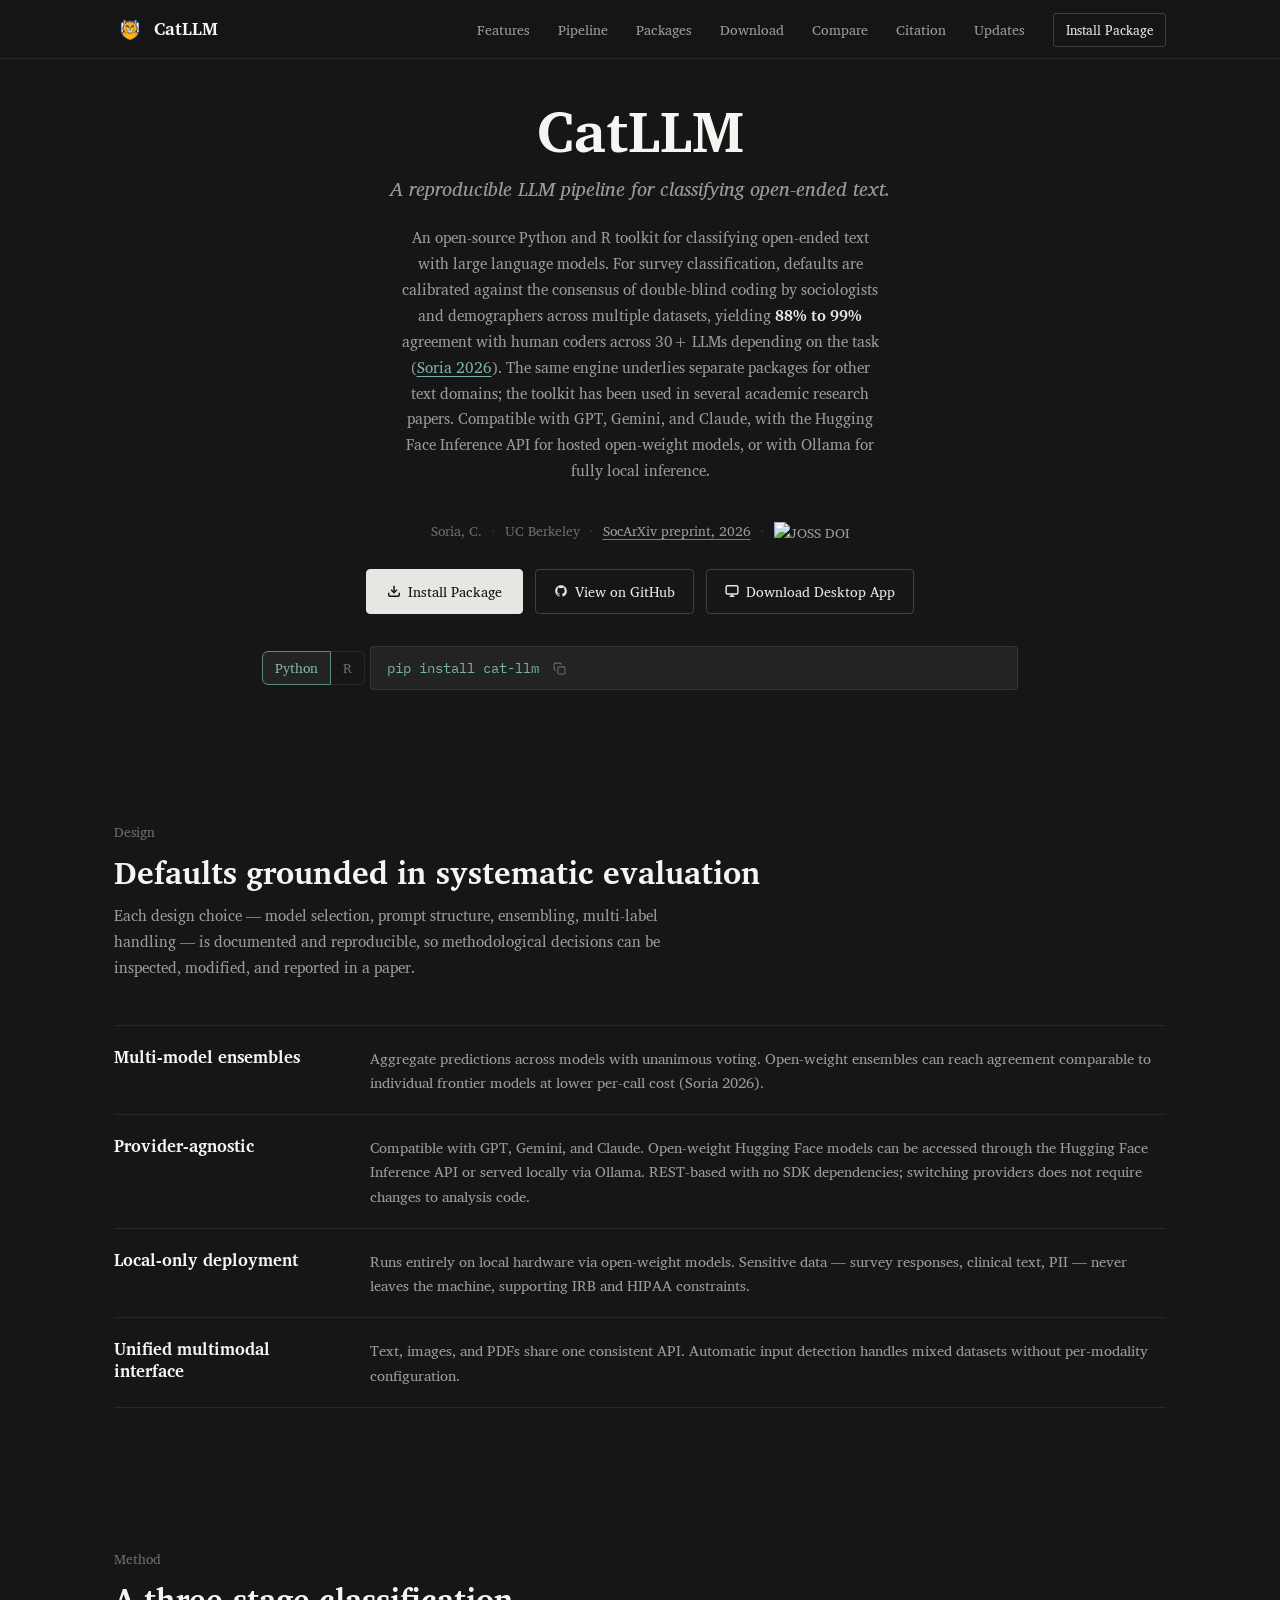
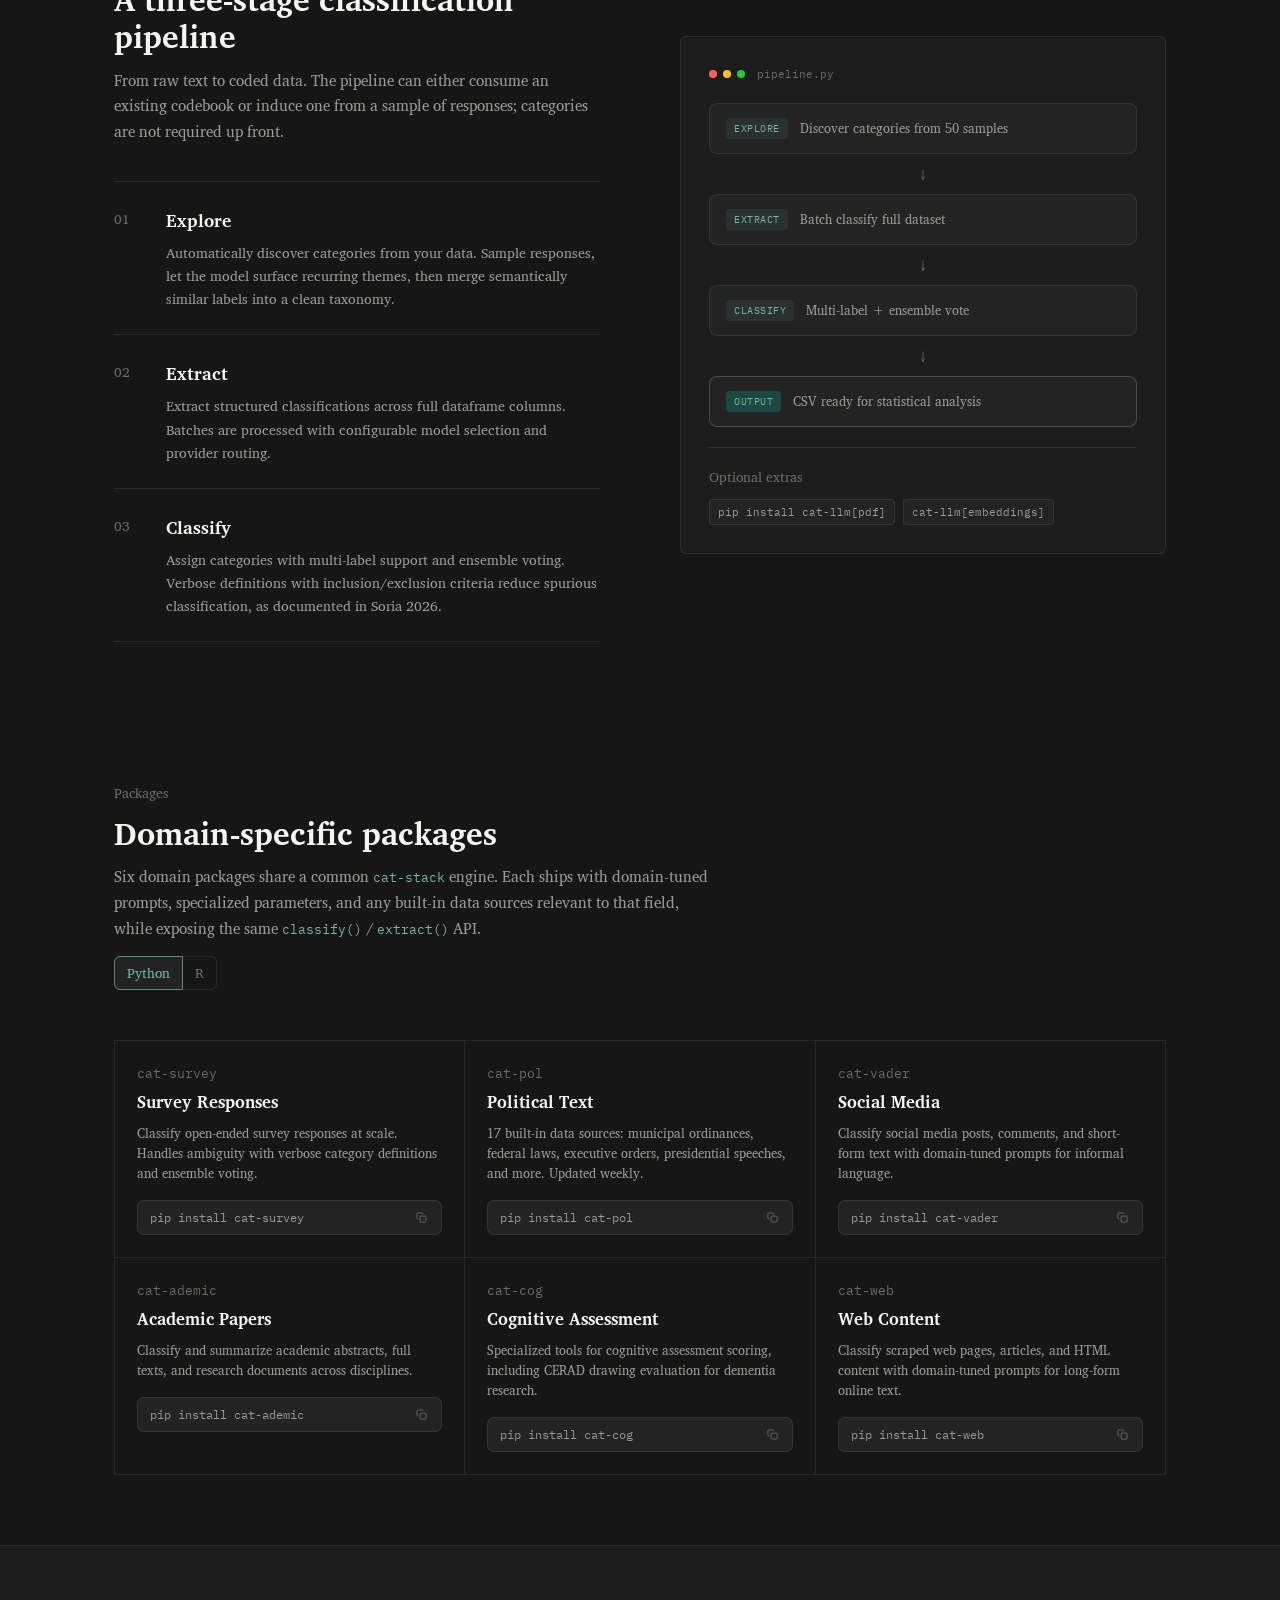
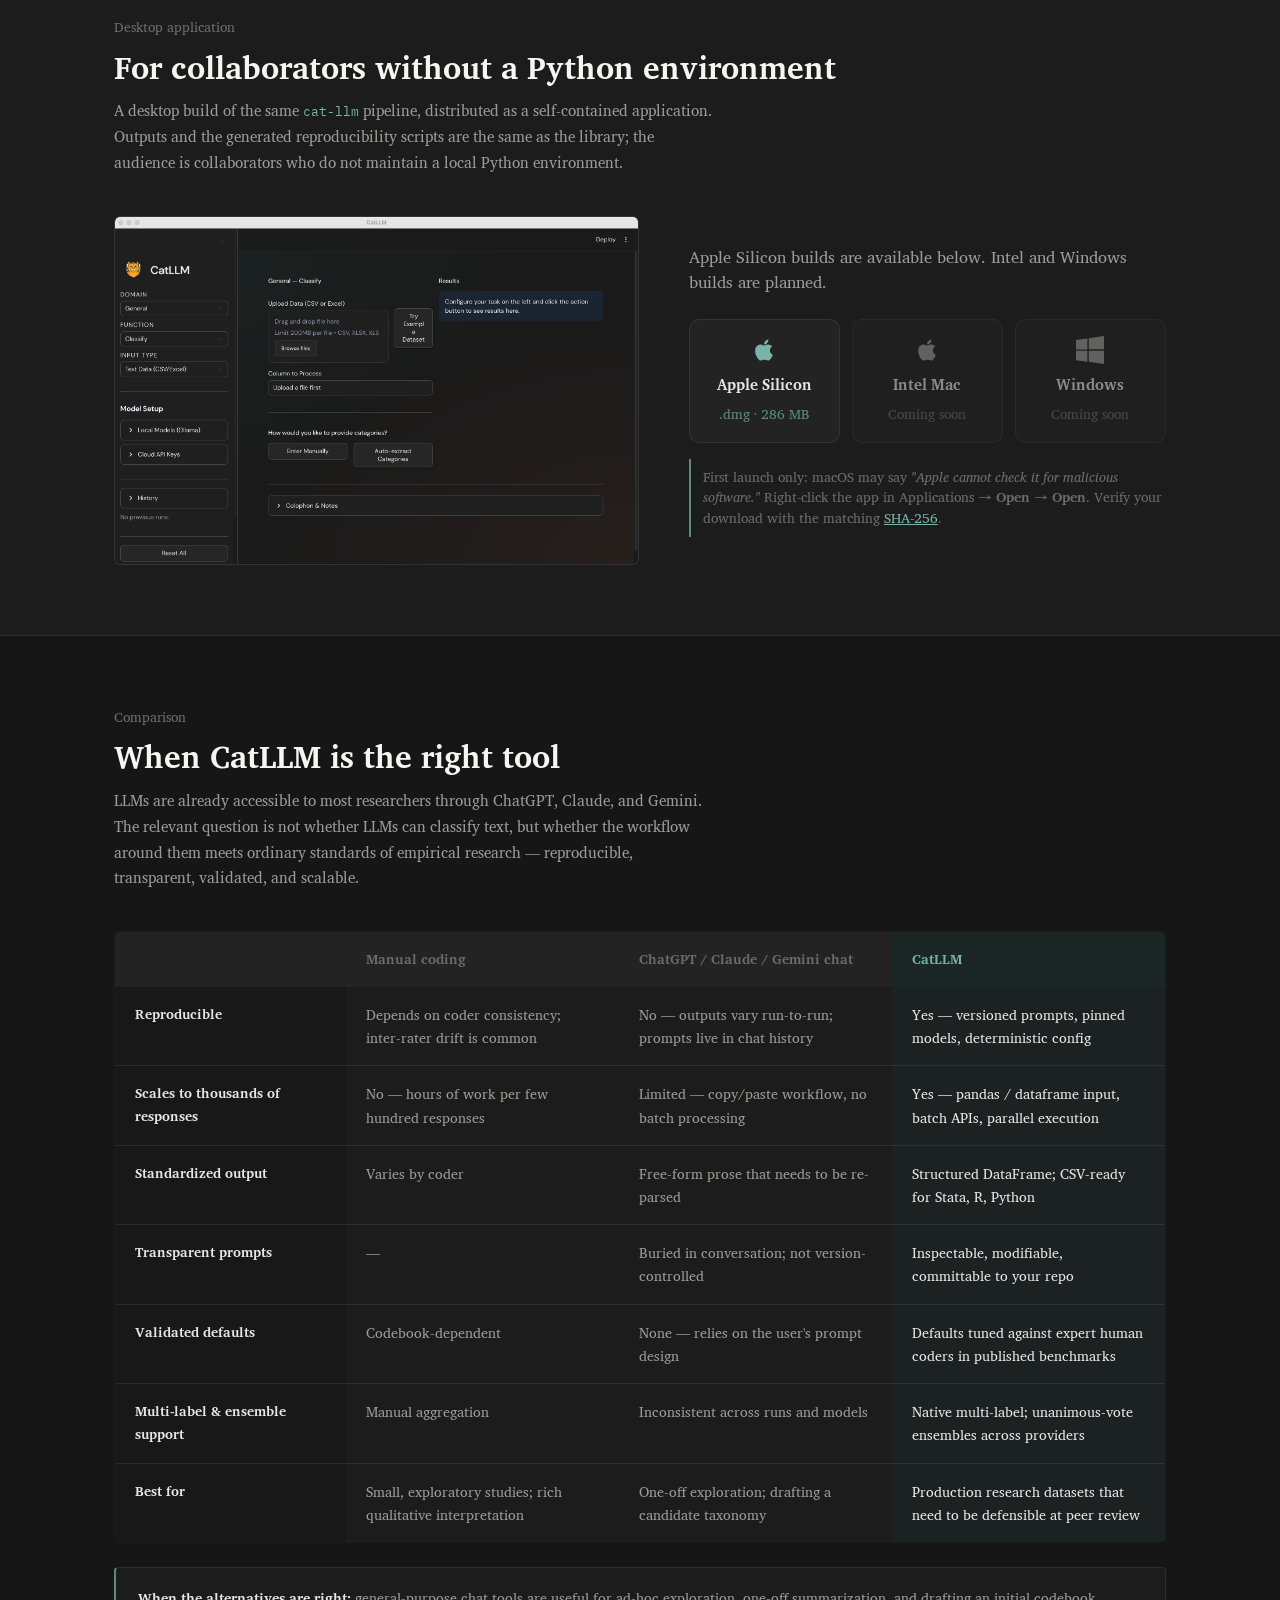
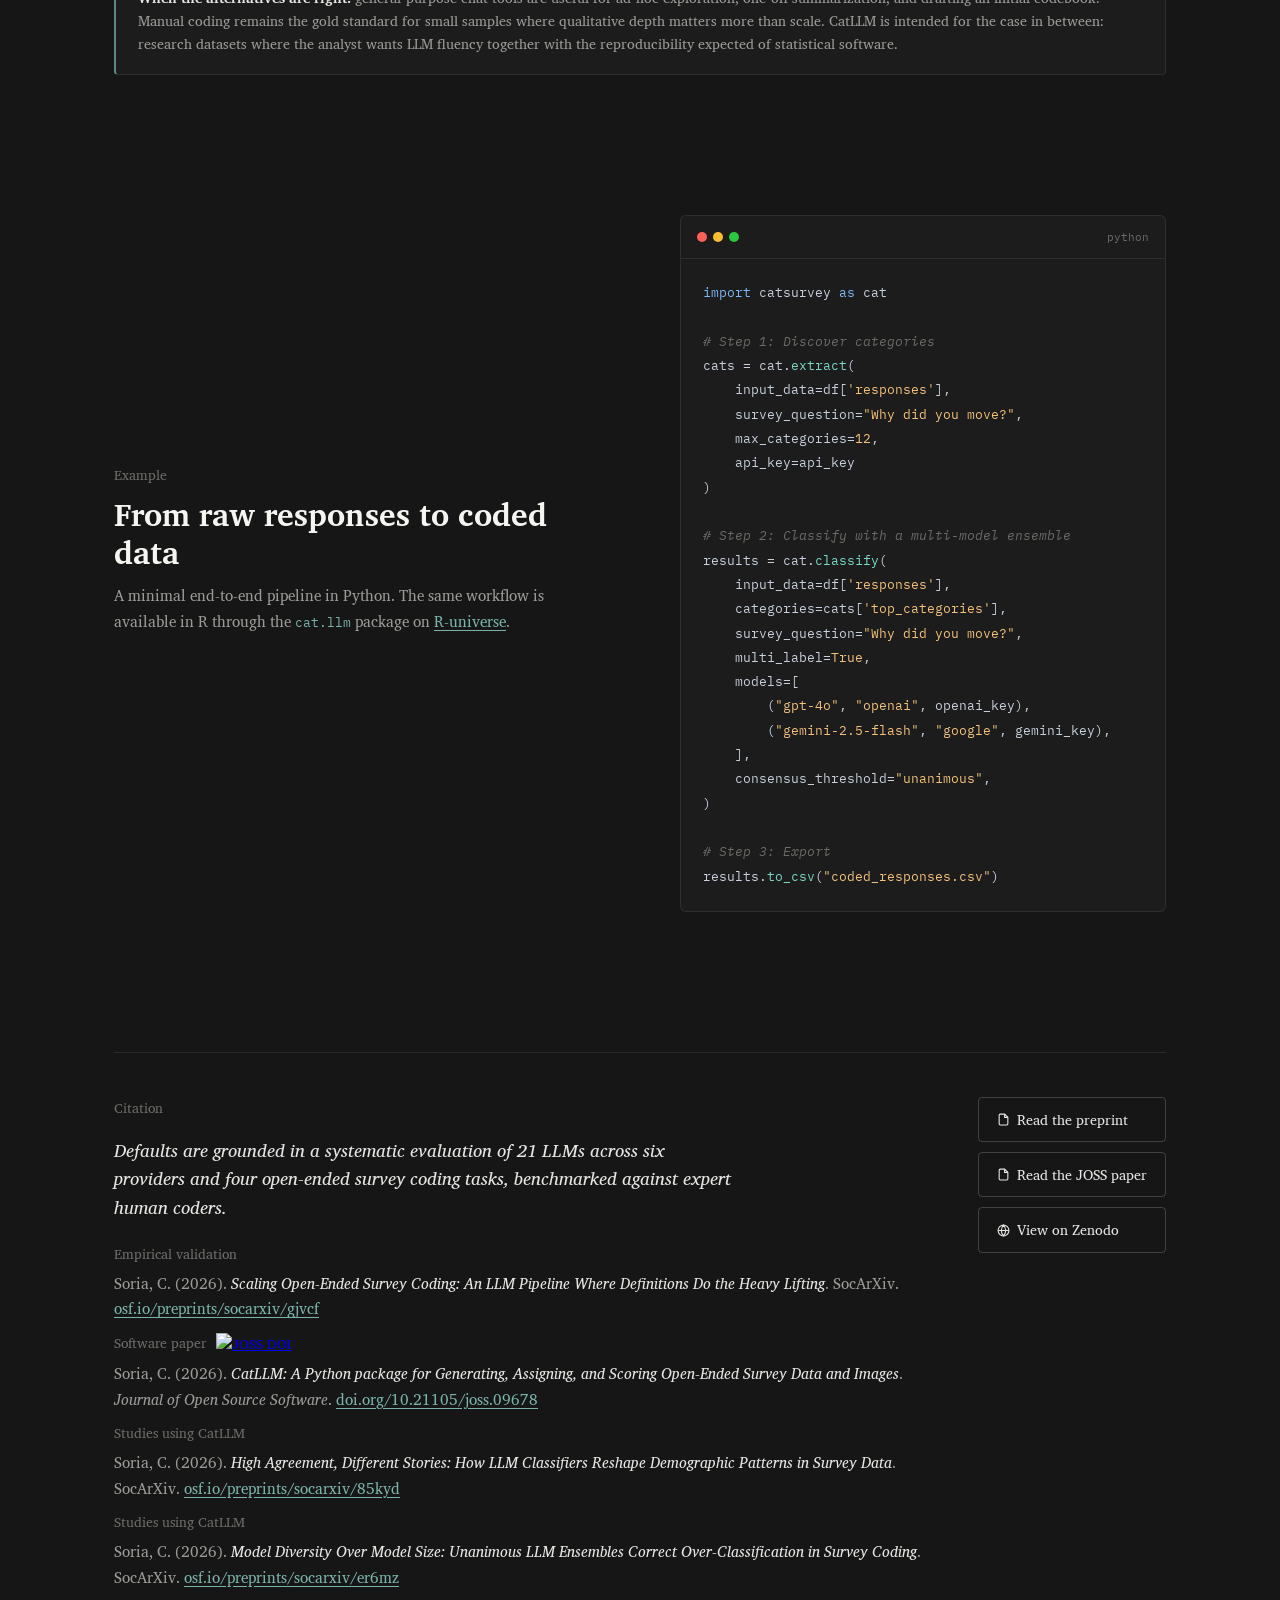
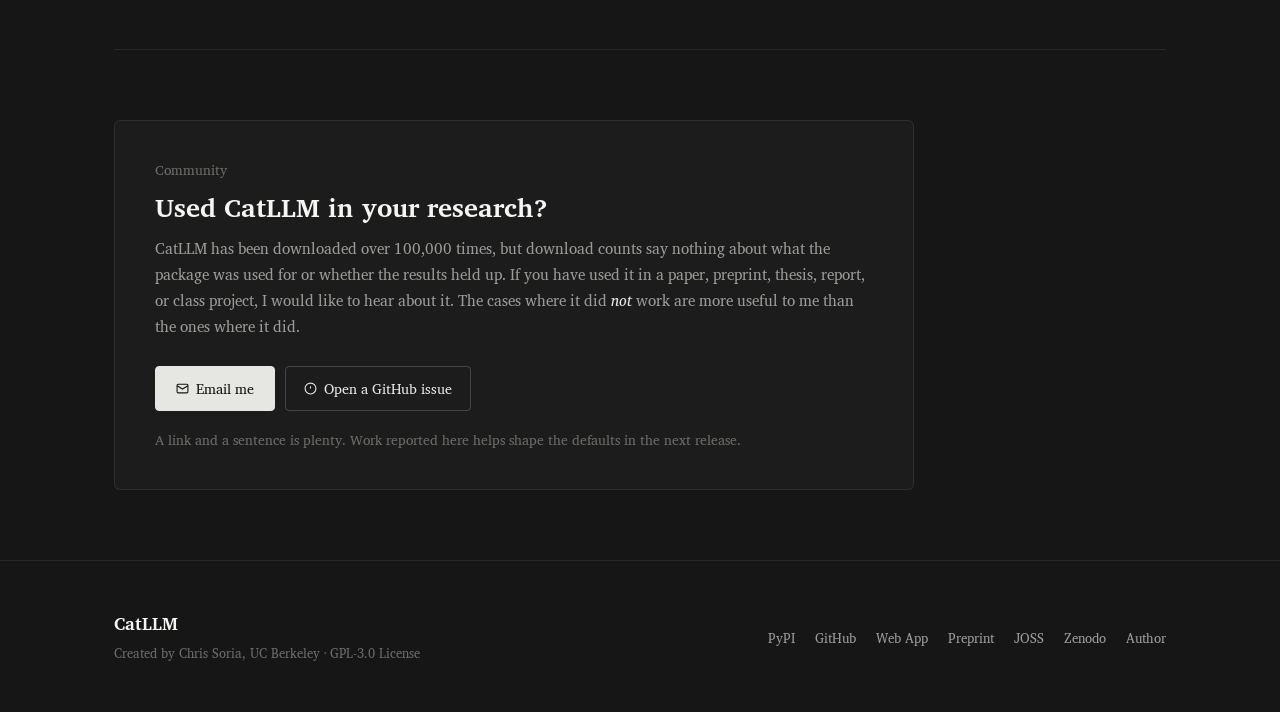
==== commit 2205600d: "site: set the type in Charis SIL, drop the stock sans and mono labels Replace DM Sans, DM Mono, and " ====
--- a/index.html
+++ b/index.html
@@ -95,7 +95,7 @@
   <link rel="icon" type="image/png" href="assets/favicon.png" />
   <link rel="preconnect" href="https://fonts.googleapis.com" />
   <link rel="preconnect" href="https://fonts.gstatic.com" crossorigin />
-  <link href="https://fonts.googleapis.com/css2?family=Source+Serif+4:ital,opsz,wght@0,8..60,400;0,8..60,500;0,8..60,600;0,8..60,700;1,8..60,400&family=DM+Mono:ital,wght@0,300;0,400;0,500;1,300&family=DM+Sans:ital,opsz,wght@0,9..40,300;0,9..40,400;0,9..40,500;1,9..40,300&display=swap" rel="stylesheet" />
+  <link href="https://fonts.googleapis.com/css2?family=Charis+SIL:ital,wght@0,400;0,700;1,400;1,700&family=IBM+Plex+Mono:ital,wght@0,400;1,400&display=swap" rel="stylesheet" />
   <link rel="stylesheet" href="/assets/styles.css" />
 </head>
 <body>
@@ -261,7 +261,7 @@
           </div>
         </div>
         <div style="margin-top:20px;padding-top:18px;border-top:1px solid var(--border);">
-          <div style="font-family:var(--font-mono);font-size:0.7rem;color:var(--text-3);margin-bottom:10px;">Optional extras</div>
+          <div style="font-size:0.86rem;color:var(--text-3);margin-bottom:10px;">Optional extras</div>
           <div style="display:flex;gap:8px;flex-wrap:wrap;">
             <span style="font-family:var(--font-mono);font-size:0.7rem;color:var(--text-2);background:var(--bg-3);padding:3px 8px;border-radius:4px;border:1px solid var(--border);">pip install cat-llm[pdf]</span>
             <span style="font-family:var(--font-mono);font-size:0.7rem;color:var(--text-2);background:var(--bg-3);padding:3px 8px;border-radius:4px;border:1px solid var(--border);">cat-llm[embeddings]</span>
@@ -423,22 +423,18 @@
   .platform-icon { color: var(--text-2); }
   .platform-card.is-active .platform-icon { color: var(--teal); }
   .platform-name {
-    font-family: var(--font-sans);
-    font-weight: 500;
+    font-family: var(--font-body);
+    font-weight: 700;
     font-size: 0.95rem;
     margin-top: 2px;
   }
   .platform-meta {
-    font-family: var(--font-mono);
-    font-size: 0.7rem;
+    font-size: 0.86rem;
     color: var(--text-3);
-    text-transform: uppercase;
-    letter-spacing: 0.1em;
   }
   .platform-card.is-active .platform-meta { color: var(--teal-dim); }
   .download-note {
-    font-family: var(--font-mono);
-    font-size: 0.78rem;
+    font-size: 0.86rem;
     color: var(--text-3);
     border-left: 2px solid var(--teal-dim);
     padding: 8px 0 8px 12px;
@@ -446,6 +442,8 @@
     line-height: 1.5;
   }
   .download-note code {
+    font-family: var(--font-mono);
+    font-size: 0.92em;
     background: var(--bg-3);
     padding: 1px 6px;
     border-radius: 3px;
@@ -461,7 +459,7 @@
     <div class="download-header reveal">
       <div class="section-label">Desktop application</div>
       <h2 class="section-title">For collaborators without a Python environment</h2>
-      <p class="section-desc">A desktop build of the same <code>cat-llm</code> pipeline, distributed as a self-contained application. Outputs and the generated reproducibility scripts are the same as the library; the audience is collaborators who do not maintain a local Python environment.</p>
+      <p class="section-desc">A desktop build of the same <code style="font-family:var(--font-mono);font-size:0.88em;color:var(--teal);">cat-llm</code> pipeline, distributed as a self-contained application. Outputs and the generated reproducibility scripts are the same as the library; the audience is collaborators who do not maintain a local Python environment.</p>
     </div>
 
     <div class="download-grid">
@@ -629,21 +627,21 @@
         <p class="research-quote">
           Defaults are grounded in a systematic evaluation of 21 LLMs across six providers and four open-ended survey coding tasks, benchmarked against expert human coders.
         </p>
-        <div style="font-family:var(--font-mono);font-size:0.82rem;color:var(--text-2);line-height:1.7;margin-bottom:14px;">
+        <div style="font-size:0.95rem;color:var(--text-2);line-height:1.7;margin-bottom:14px;">
           <div style="margin-bottom:10px;">
-            <span style="color:var(--text-3);font-size:0.7rem;text-transform:uppercase;letter-spacing:0.1em;display:block;margin-bottom:4px;">Empirical validation</span>
+            <span style="color:var(--text-3);font-size:0.86rem;display:block;margin-bottom:4px;">Empirical validation</span>
             Soria, C. (2026). <em style="color:var(--text);font-style:italic;">Scaling Open-Ended Survey Coding: An LLM Pipeline Where Definitions Do the Heavy Lifting</em>. SocArXiv. <a href="https://osf.io/preprints/socarxiv/gjvcf_v1" target="_blank" style="color:var(--teal);text-decoration:underline;text-underline-offset:3px;">osf.io/preprints/socarxiv/gjvcf</a>
           </div>
           <div style="margin-bottom:10px;">
-            <span style="color:var(--text-3);font-size:0.7rem;text-transform:uppercase;letter-spacing:0.1em;display:block;margin-bottom:4px;">Software paper <a href="https://doi.org/10.21105/joss.09678" target="_blank" style="margin-left:6px;"><img src="https://joss.theoj.org/papers/10.21105/joss.09678/status.svg" alt="JOSS DOI" style="height:16px;vertical-align:middle;"></a></span>
+            <span style="color:var(--text-3);font-size:0.86rem;display:block;margin-bottom:4px;">Software paper <a href="https://doi.org/10.21105/joss.09678" target="_blank" style="margin-left:6px;"><img src="https://joss.theoj.org/papers/10.21105/joss.09678/status.svg" alt="JOSS DOI" style="height:16px;vertical-align:middle;"></a></span>
             Soria, C. (2026). <em style="color:var(--text);font-style:italic;">CatLLM: A Python package for Generating, Assigning, and Scoring Open-Ended Survey Data and Images</em>. <em>Journal of Open Source Software</em>. <a href="https://doi.org/10.21105/joss.09678" target="_blank" style="color:var(--teal);text-decoration:underline;text-underline-offset:3px;">doi.org/10.21105/joss.09678</a>
           </div>
           <div style="margin-bottom:10px;">
-            <span style="color:var(--text-3);font-size:0.7rem;text-transform:uppercase;letter-spacing:0.1em;display:block;margin-bottom:4px;">Studies using CatLLM</span>
+            <span style="color:var(--text-3);font-size:0.86rem;display:block;margin-bottom:4px;">Studies using CatLLM</span>
             Soria, C. (2026). <em style="color:var(--text);font-style:italic;">High Agreement, Different Stories: How LLM Classifiers Reshape Demographic Patterns in Survey Data</em>. SocArXiv. <a href="https://osf.io/preprints/socarxiv/85kyd_v1" target="_blank" style="color:var(--teal);text-decoration:underline;text-underline-offset:3px;">osf.io/preprints/socarxiv/85kyd</a>
           </div>
           <div style="margin-bottom:10px;">
-            <span style="color:var(--text-3);font-size:0.7rem;text-transform:uppercase;letter-spacing:0.1em;display:block;margin-bottom:4px;">Studies using CatLLM</span>
+            <span style="color:var(--text-3);font-size:0.86rem;display:block;margin-bottom:4px;">Studies using CatLLM</span>
             Soria, C. (2026). <em style="color:var(--text);font-style:italic;">Model Diversity Over Model Size: Unanimous LLM Ensembles Correct Over-Classification in Survey Coding</em>. SocArXiv. <a href="https://osf.io/preprints/socarxiv/er6mz_v1" target="_blank" style="color:var(--teal);text-decoration:underline;text-underline-offset:3px;">osf.io/preprints/socarxiv/er6mz</a>
           </div>
         </div>
--- a/assets/styles.css
+++ b/assets/styles.css
@@ -15,18 +15,17 @@
   --teal-dim:   #5a8a83;
   --teal-glow:  rgba(122,179,170,0.10);
   --teal-glow2: rgba(122,179,170,0.04);
-  --orange:     #c8946a;
-  --orange-glow: rgba(200,148,106,0.10);
+  --gold:       #FDB515;
+  --gold-glow:  rgba(253,181,21,0.10);
   --text:       #e6e6e3;
   --text-2:     #9a9a96;
   --text-3:     #6b6b67;
   --white:      #f5f5f2;
-  --amber:      #c8946a;
   --radius:     4px;
   --radius-lg:  6px;
-  --font-sans:  'DM Sans', sans-serif;
-  --font-mono:  'DM Mono', monospace;
-  --font-disp:  'Source Serif 4', Charter, 'Iowan Old Style', Georgia, serif;
+  --font-body:  'Charis SIL', Charter, Georgia, serif;
+  --font-mono:  'IBM Plex Mono', monospace;
+  --font-disp:  'Charis SIL', Charter, Georgia, serif;
 }
 
 html { scroll-behavior: smooth; }
@@ -34,8 +33,8 @@
 body {
   background: var(--bg);
   color: var(--text);
-  font-family: var(--font-sans);
-  font-size: 16px;
+  font-family: var(--font-body);
+  font-size: 16.5px;
   line-height: 1.65;
   overflow-x: hidden;
 }
@@ -74,7 +73,7 @@
 
 .nav-logo {
   font-family: var(--font-disp);
-  font-weight: 600;
+  font-weight: 700;
   font-size: 1.1rem;
   color: var(--white);
   text-decoration: none;
@@ -139,9 +138,8 @@
 .hero-title {
   font-family: var(--font-disp);
   font-size: clamp(2.4rem, 4.5vw, 3.6rem);
-  font-weight: 600;
+  font-weight: 700;
   line-height: 1.05;
-  letter-spacing: -0.015em;
   color: var(--white);
   margin-bottom: 14px;
 }
@@ -169,7 +167,7 @@
 
 .hero-desc strong {
   color: var(--text);
-  font-weight: 500;
+  font-weight: 700;
 }
 
 .hero-citation {
@@ -177,8 +175,7 @@
   gap: 10px;
   align-items: center;
   flex-wrap: wrap;
-  font-family: var(--font-mono);
-  font-size: 0.76rem;
+  font-size: 0.86rem;
   color: var(--text-3);
   margin-bottom: 26px;
   padding: 0;
@@ -211,7 +208,7 @@
   gap: 7px;
   background: var(--text);
   color: var(--bg);
-  font-family: var(--font-sans);
+  font-family: var(--font-body);
   font-size: 0.88rem;
   font-weight: 500;
   padding: 10px 20px;
@@ -232,7 +229,7 @@
   gap: 7px;
   background: transparent;
   color: var(--text);
-  font-family: var(--font-sans);
+  font-family: var(--font-body);
   font-size: 0.88rem;
   font-weight: 400;
   padding: 10px 18px;
@@ -290,10 +287,8 @@
   margin-bottom: 6px;
 }
 .lang-tab {
-  font-family: var(--font-mono);
-  font-size: 0.7rem;
-  letter-spacing: 0.06em;
-  text-transform: uppercase;
+  font-family: var(--font-body);
+  font-size: 0.86rem;
   padding: 5px 12px;
   border: 1px solid var(--border);
   border-radius: 0;
@@ -339,20 +334,16 @@
 
 /* ── Section headers ─────────────────────────────────── */
 .section-label {
-  font-family: var(--font-mono);
-  font-size: 0.7rem;
-  color: var(--text-3);
-  letter-spacing: 0.14em;
-  text-transform: uppercase;
+  font-size: 0.86rem;
+  color: var(--text-3);
   margin-bottom: 10px;
 }
 
 .section-title {
   font-family: var(--font-disp);
   font-size: clamp(1.5rem, 2.6vw, 1.95rem);
-  font-weight: 600;
+  font-weight: 700;
   color: var(--white);
-  letter-spacing: -0.01em;
   line-height: 1.2;
   margin-bottom: 12px;
 }
@@ -386,9 +377,8 @@
 .features-list dt {
   font-family: var(--font-disp);
   font-size: 1.05rem;
-  font-weight: 600;
+  font-weight: 700;
   color: var(--white);
-  letter-spacing: -0.005em;
   line-height: 1.3;
 }
 
@@ -434,13 +424,11 @@
 .pipeline-step:first-child { border-top: 1px solid var(--border); }
 
 .step-num {
-  font-family: var(--font-mono);
-  font-size: 0.78rem;
+  font-size: 0.86rem;
   color: var(--text-3);
   width: 32px;
   flex-shrink: 0;
   margin-top: 2px;
-  letter-spacing: 0.05em;
 }
 
 .step-content {}
@@ -448,9 +436,8 @@
 .step-title {
   font-family: var(--font-disp);
   font-size: 1.1rem;
-  font-weight: 600;
+  font-weight: 700;
   color: var(--white);
-  letter-spacing: -0.005em;
   margin-bottom: 6px;
 }
 
@@ -565,9 +552,8 @@
 .pkg-domain {
   font-family: var(--font-disp);
   font-size: 1.05rem;
-  font-weight: 600;
+  font-weight: 700;
   color: var(--white);
-  letter-spacing: -0.005em;
   margin-bottom: 8px;
 }
 
@@ -630,12 +616,9 @@
 .compare-table tr:last-child td { border-bottom: none; }
 
 .compare-table thead th {
-  font-family: var(--font-mono);
-  font-size: 0.72rem;
-  letter-spacing: 0.1em;
-  text-transform: uppercase;
-  color: var(--text-3);
-  font-weight: 500;
+  font-size: 0.86rem;
+  color: var(--text-3);
+  font-weight: 700;
   background: var(--bg-3);
   border-bottom: 1px solid var(--border);
 }
@@ -646,7 +629,7 @@
 }
 
 .compare-table tbody th {
-  font-weight: 500;
+  font-weight: 700;
   color: var(--text);
   font-size: 0.85rem;
   width: 22%;
@@ -677,7 +660,7 @@
 
 .compare-note strong {
   color: var(--text);
-  font-weight: 500;
+  font-weight: 700;
 }
 
 @media (max-width: 760px) {
@@ -783,10 +766,8 @@
 /* Year rules act as the only headings in the list, so they carry the
    top border and each row carries its own bottom border. */
 .updates-year {
-  font-family: var(--font-mono);
-  font-size: 0.7rem;
-  color: var(--text-3);
-  letter-spacing: 0.14em;
+  font-size: 0.86rem;
+  color: var(--text-3);
   padding-bottom: 9px;
   margin-top: 26px;
   border-bottom: 1px solid var(--border-hi);
@@ -810,8 +791,7 @@
 }
 
 .update-date {
-  font-family: var(--font-mono);
-  font-size: 0.75rem;
+  font-size: 0.86rem;
   color: var(--text-3);
   white-space: nowrap;
 }
@@ -827,10 +807,7 @@
 .update-item:hover .update-title { color: var(--white); }
 
 .update-tag {
-  font-family: var(--font-mono);
-  font-size: 0.62rem;
-  letter-spacing: 0.1em;
-  text-transform: uppercase;
+  font-size: 0.86rem;
   color: var(--text-3);
   border: 1px solid var(--border);
   border-radius: 2px;
@@ -838,10 +815,32 @@
   white-space: nowrap;
 }
 
-.update-tag.is-release  { color: var(--teal);   border-color: rgba(122,179,170,0.28); }
-.update-tag.is-preprint { color: var(--orange); border-color: rgba(200,148,106,0.28); }
+.update-tag.is-release  { color: var(--teal); border-color: rgba(122,179,170,0.28); }
+.update-tag.is-preprint { color: var(--gold); border-color: rgba(253,181,21,0.28); }
 
 .updates-more { margin-top: 26px; }
+
+/* Mentions are hidden until assets/mentions.json has approved entries,
+   so an empty list never renders an empty heading. */
+.mentions { display: none; margin-top: 56px; }
+.mentions.has-items { display: block; }
+
+.mentions-intro {
+  color: var(--text-2);
+  font-size: 0.92rem;
+  line-height: 1.7;
+  margin: 8px 0 20px;
+  max-width: 640px;
+}
+
+.mention-source {
+  font-size: 0.86rem;
+  color: var(--text-3);
+  border: 1px solid var(--border);
+  border-radius: 2px;
+  padding: 2px 7px;
+  white-space: nowrap;
+}
 
 /* ── Share your work ──────────────────────────────────── */
 .share { padding: 0 0 70px; }
@@ -857,9 +856,8 @@
 .share-title {
   font-family: var(--font-disp);
   font-size: clamp(1.3rem, 2.2vw, 1.65rem);
-  font-weight: 600;
+  font-weight: 700;
   color: var(--white);
-  letter-spacing: -0.01em;
   line-height: 1.25;
   margin-bottom: 12px;
 }
@@ -882,8 +880,7 @@
 
 .share-note {
   margin-top: 18px;
-  font-family: var(--font-mono);
-  font-size: 0.78rem;
+  font-size: 0.86rem;
   color: var(--text-3);
   line-height: 1.6;
 }
@@ -909,7 +906,6 @@
   font-size: 1.1rem;
   font-weight: 700;
   color: var(--white);
-  letter-spacing: -0.03em;
 }
 
 .footer-meta {
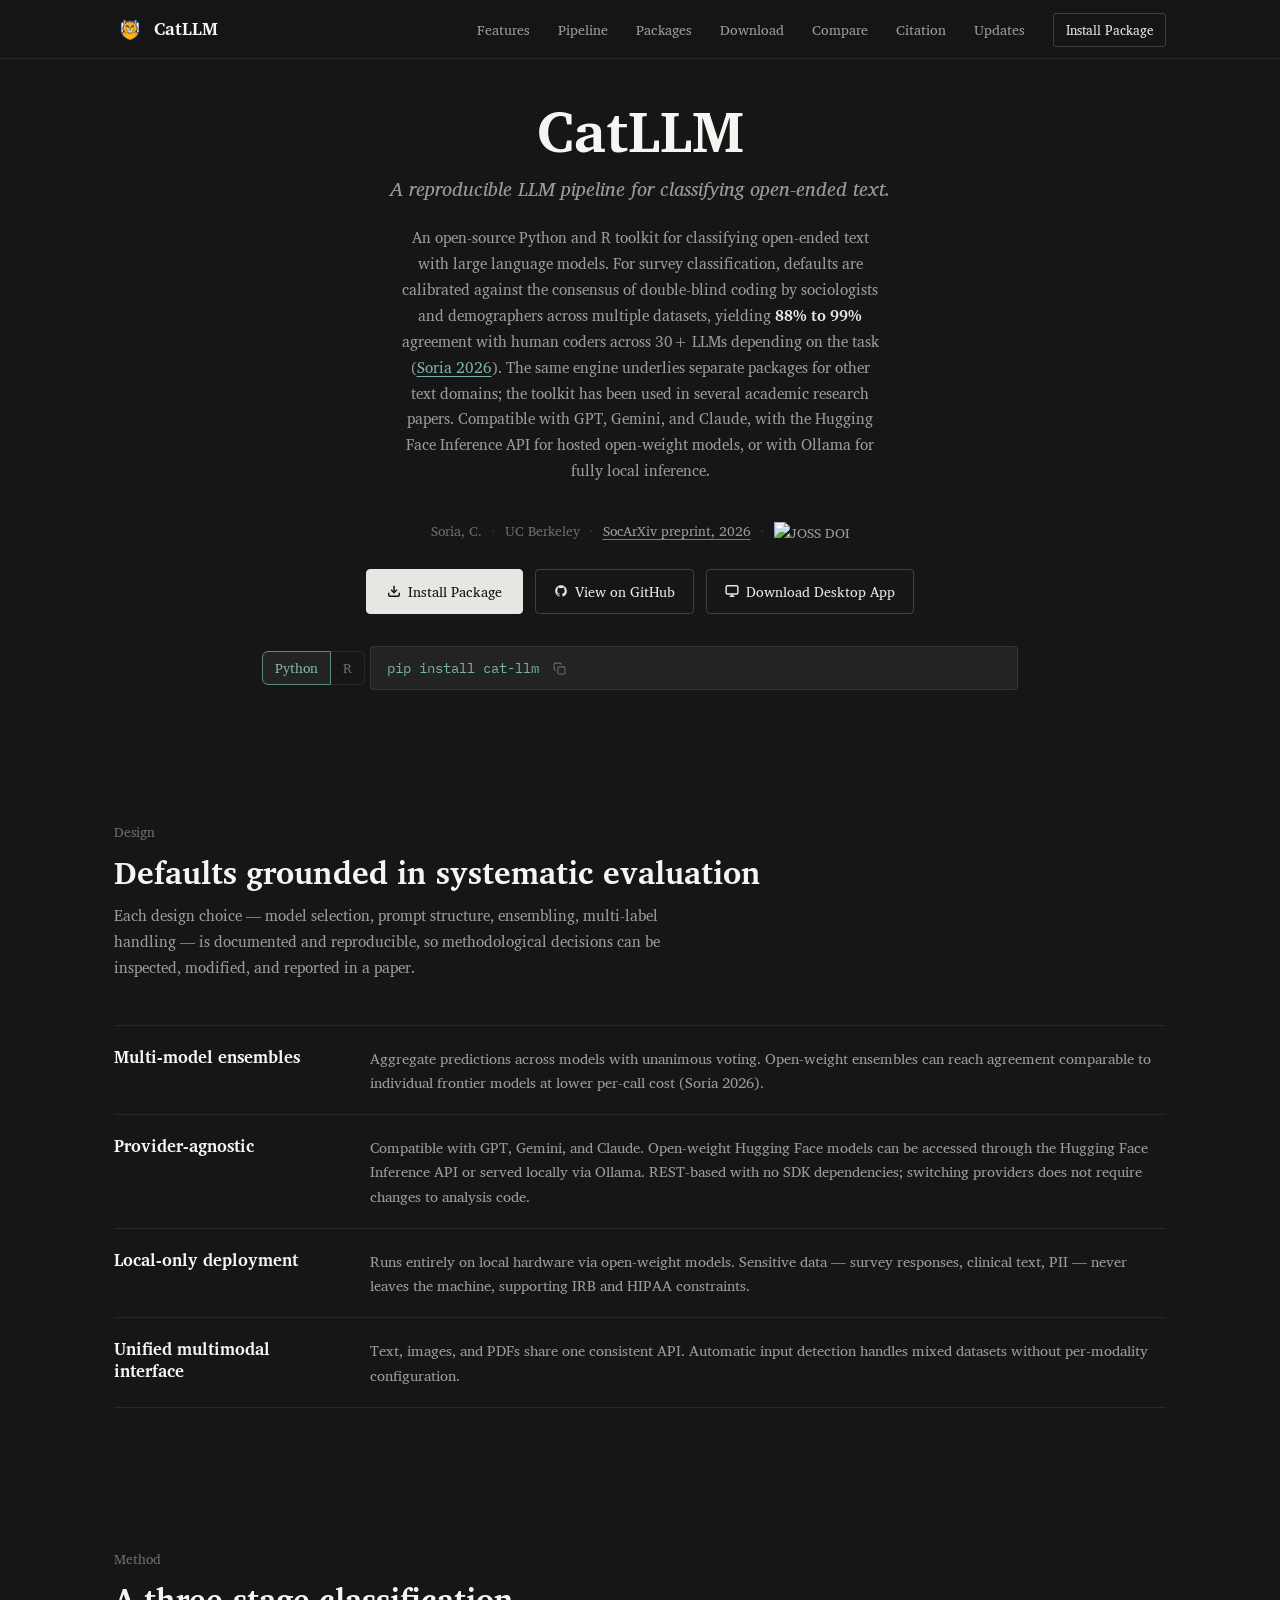
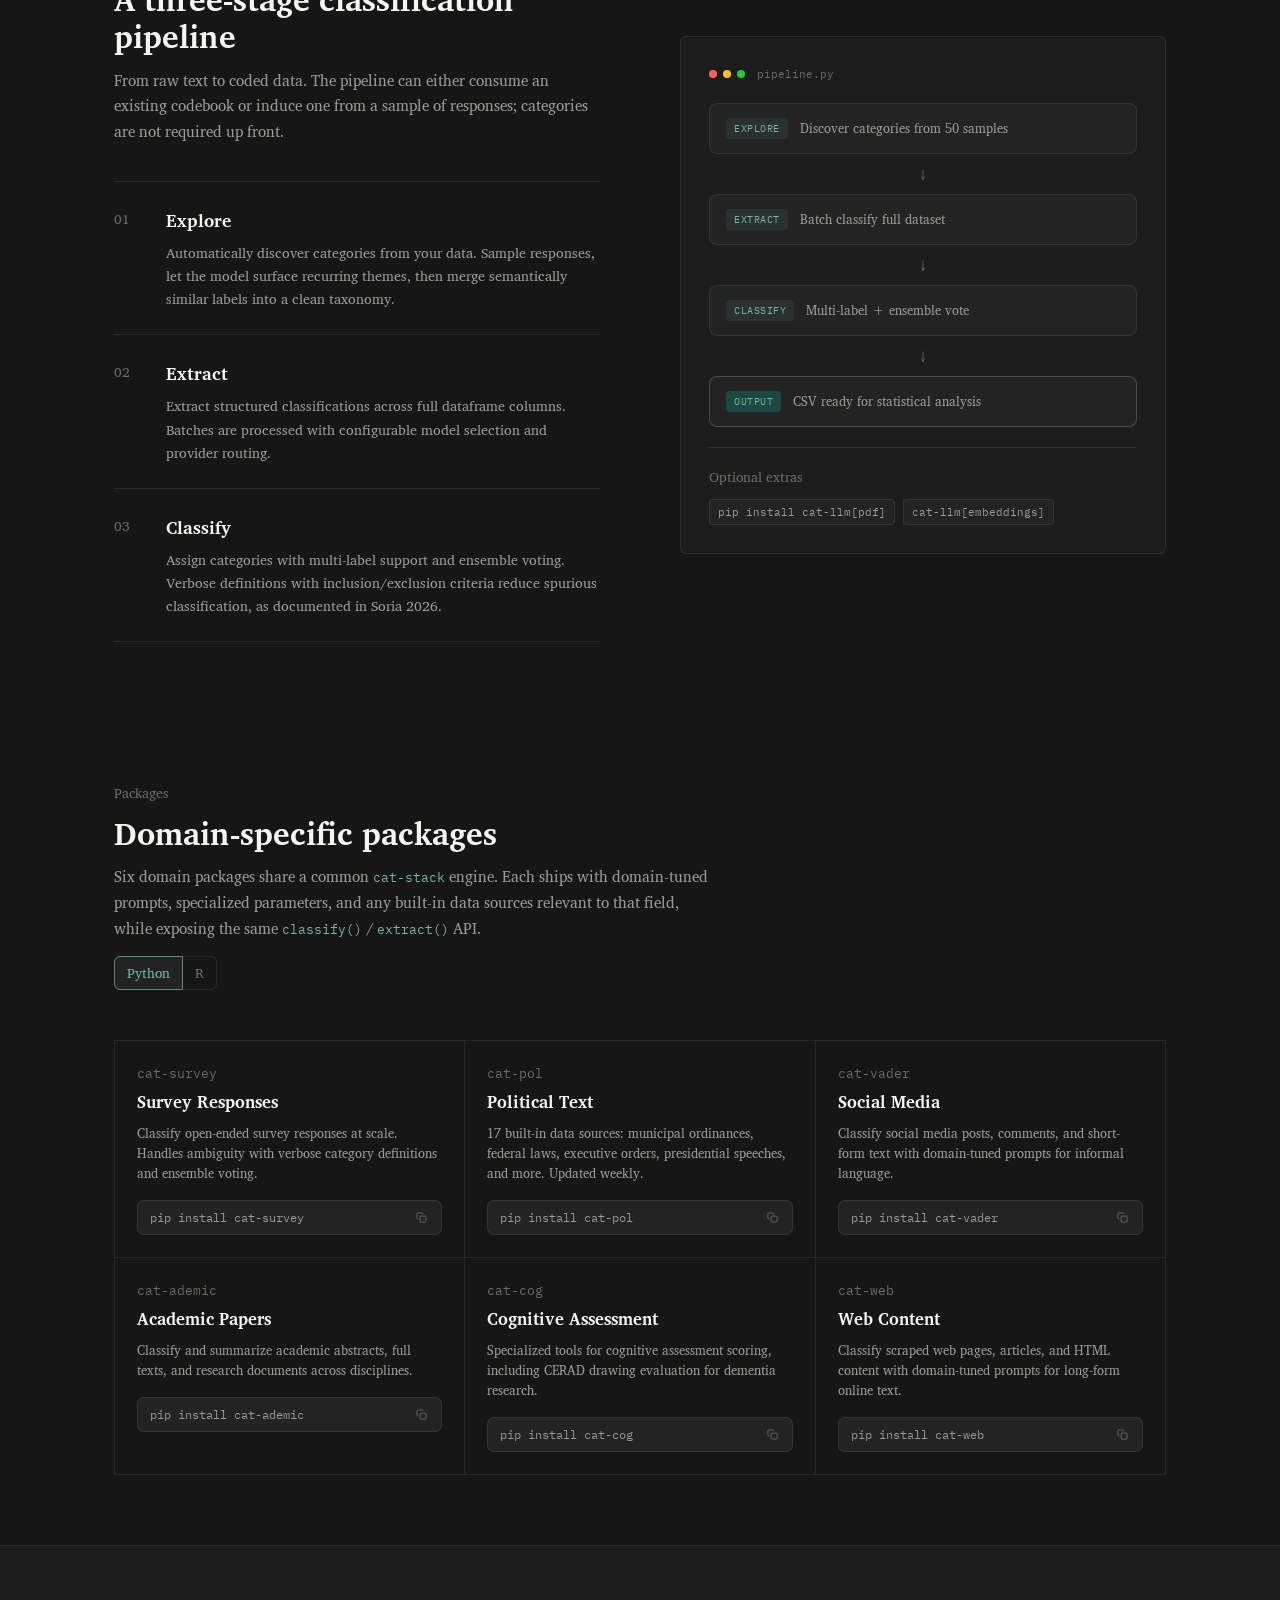
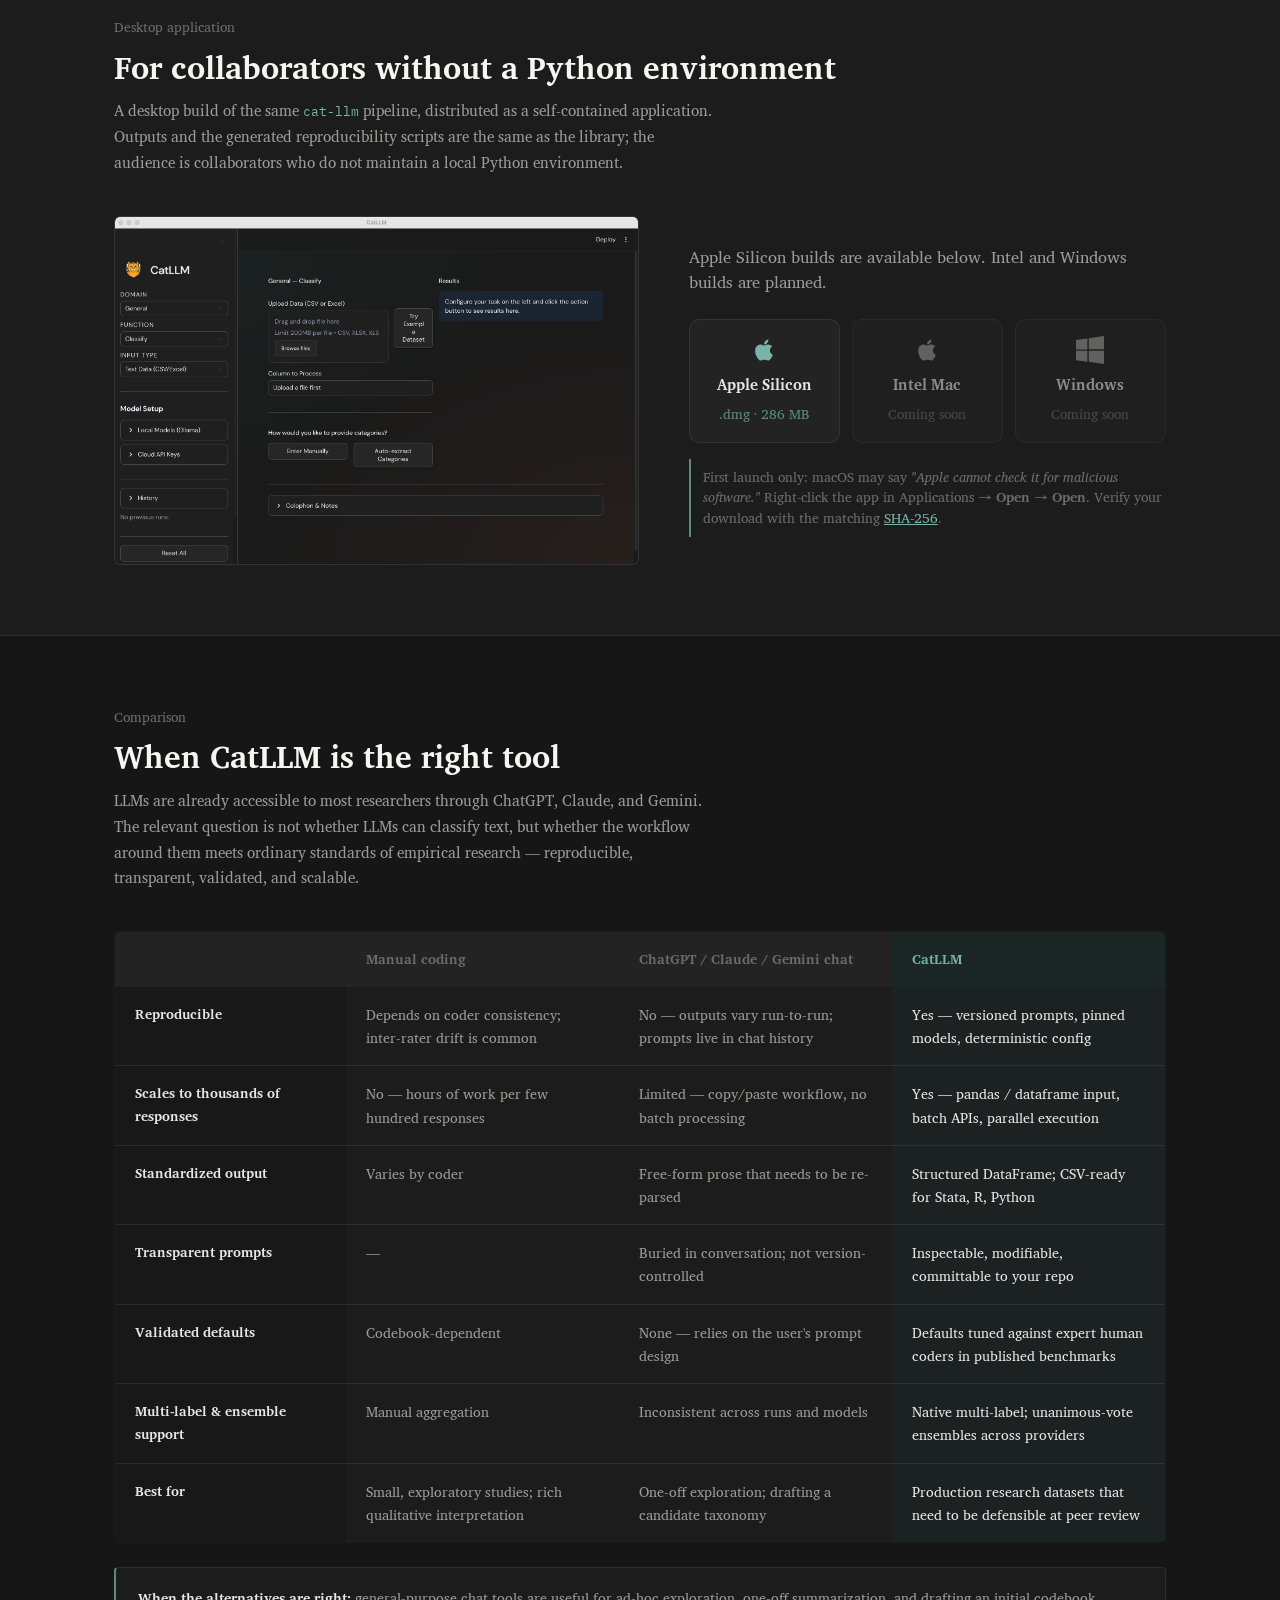
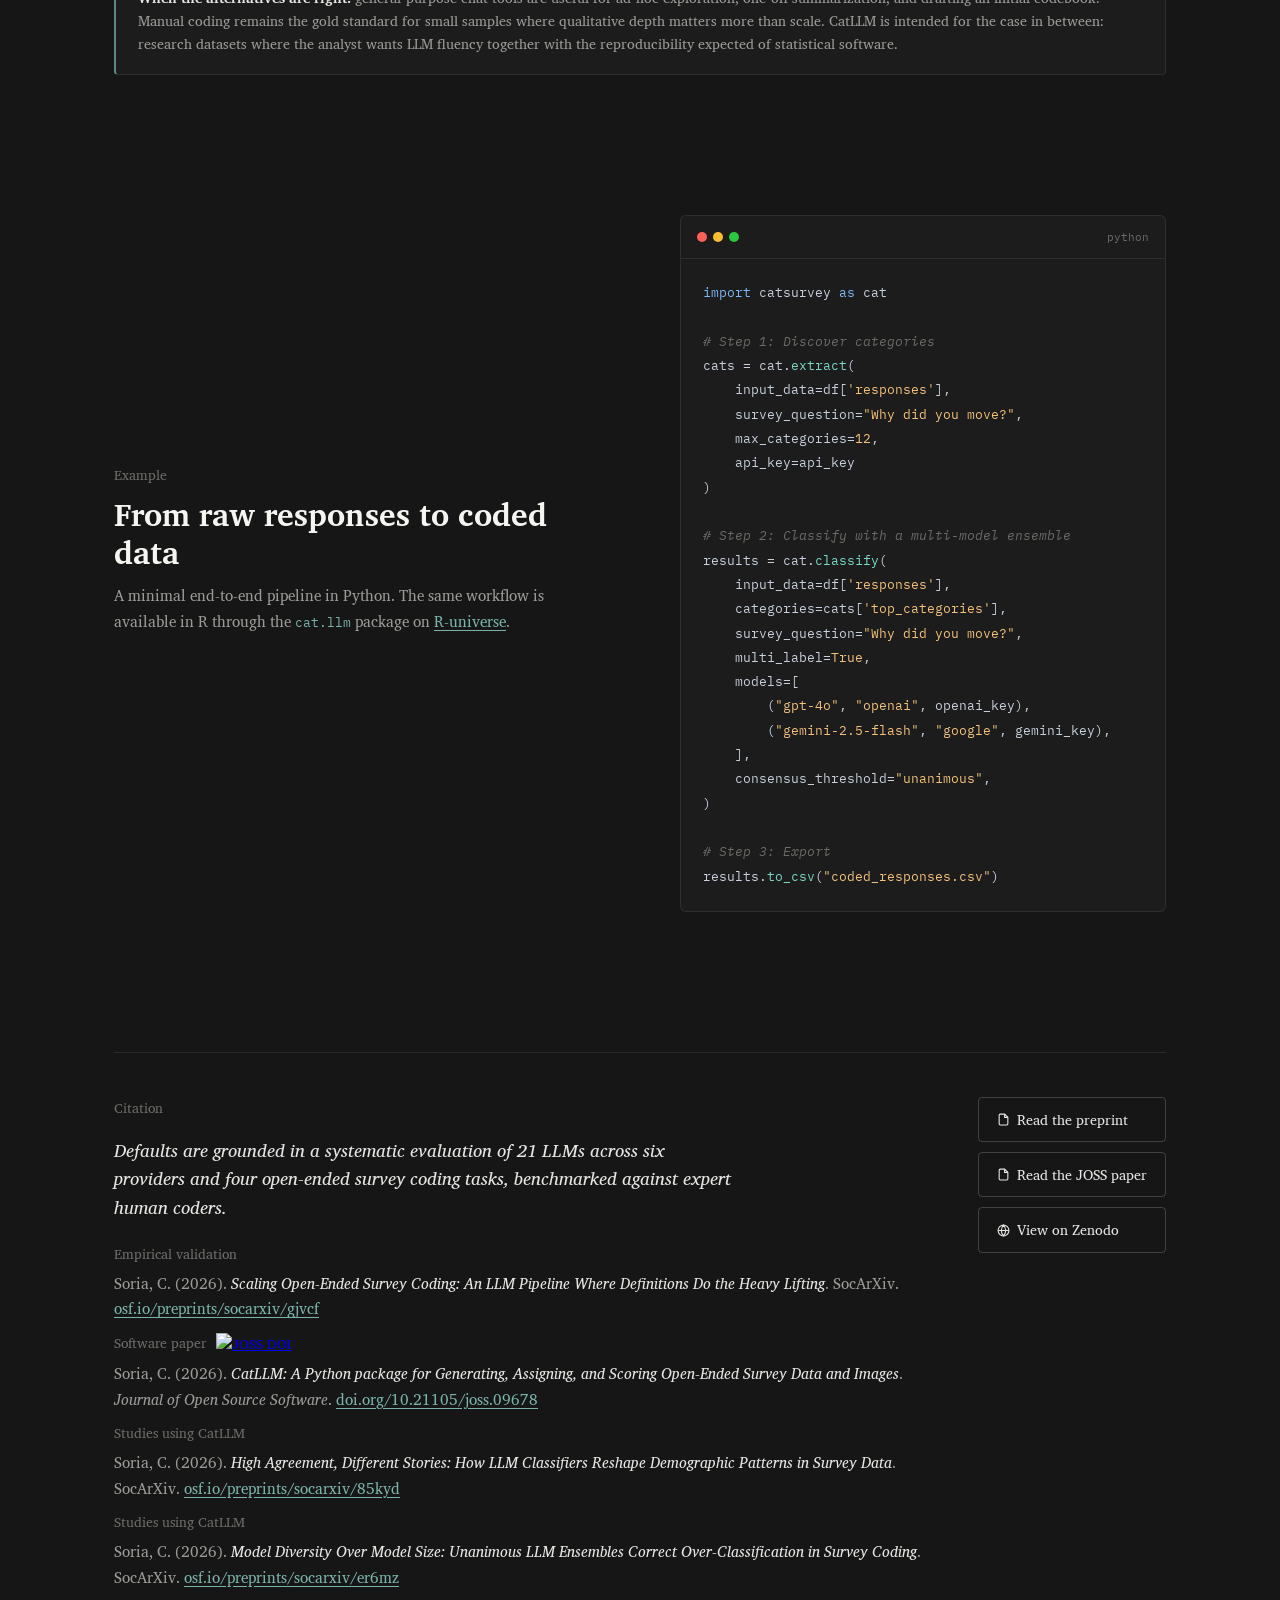
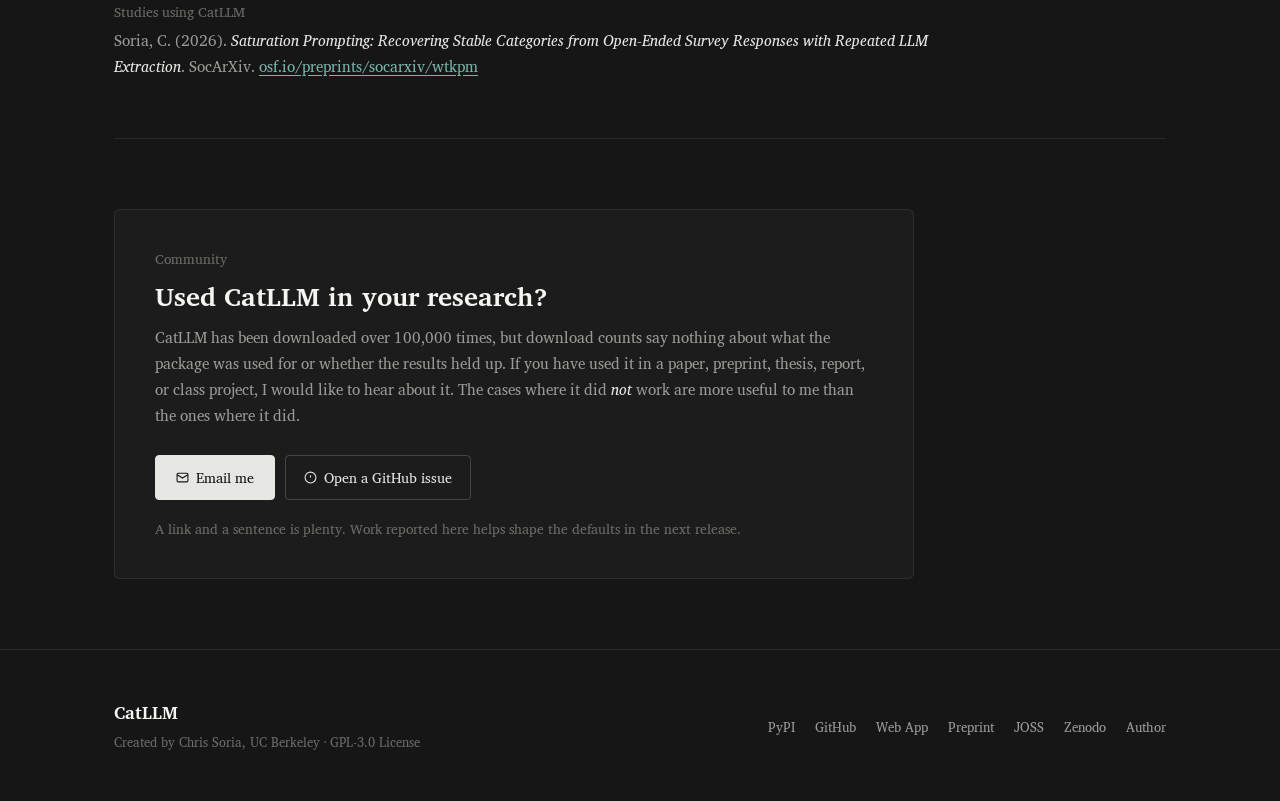
==== commit 085c18ac: "Add Saturation Prompting preprint to studies using CatLLM Co-Authored-By: Claude Opus 5.5 <noreply@a" ====
--- a/index.html
+++ b/index.html
@@ -644,6 +644,10 @@
             <span style="color:var(--text-3);font-size:0.86rem;display:block;margin-bottom:4px;">Studies using CatLLM</span>
             Soria, C. (2026). <em style="color:var(--text);font-style:italic;">Model Diversity Over Model Size: Unanimous LLM Ensembles Correct Over-Classification in Survey Coding</em>. SocArXiv. <a href="https://osf.io/preprints/socarxiv/er6mz_v1" target="_blank" style="color:var(--teal);text-decoration:underline;text-underline-offset:3px;">osf.io/preprints/socarxiv/er6mz</a>
           </div>
+          <div style="margin-bottom:10px;">
+            <span style="color:var(--text-3);font-size:0.86rem;display:block;margin-bottom:4px;">Studies using CatLLM</span>
+            Soria, C. (2026). <em style="color:var(--text);font-style:italic;">Saturation Prompting: Recovering Stable Categories from Open-Ended Survey Responses with Repeated LLM Extraction</em>. SocArXiv. <a href="https://osf.io/preprints/socarxiv/wtkpm_v1" target="_blank" style="color:var(--teal);text-decoration:underline;text-underline-offset:3px;">osf.io/preprints/socarxiv/wtkpm</a>
+          </div>
         </div>
       </div>
       <div class="research-cta" style="display:flex;flex-direction:column;gap:10px;">
